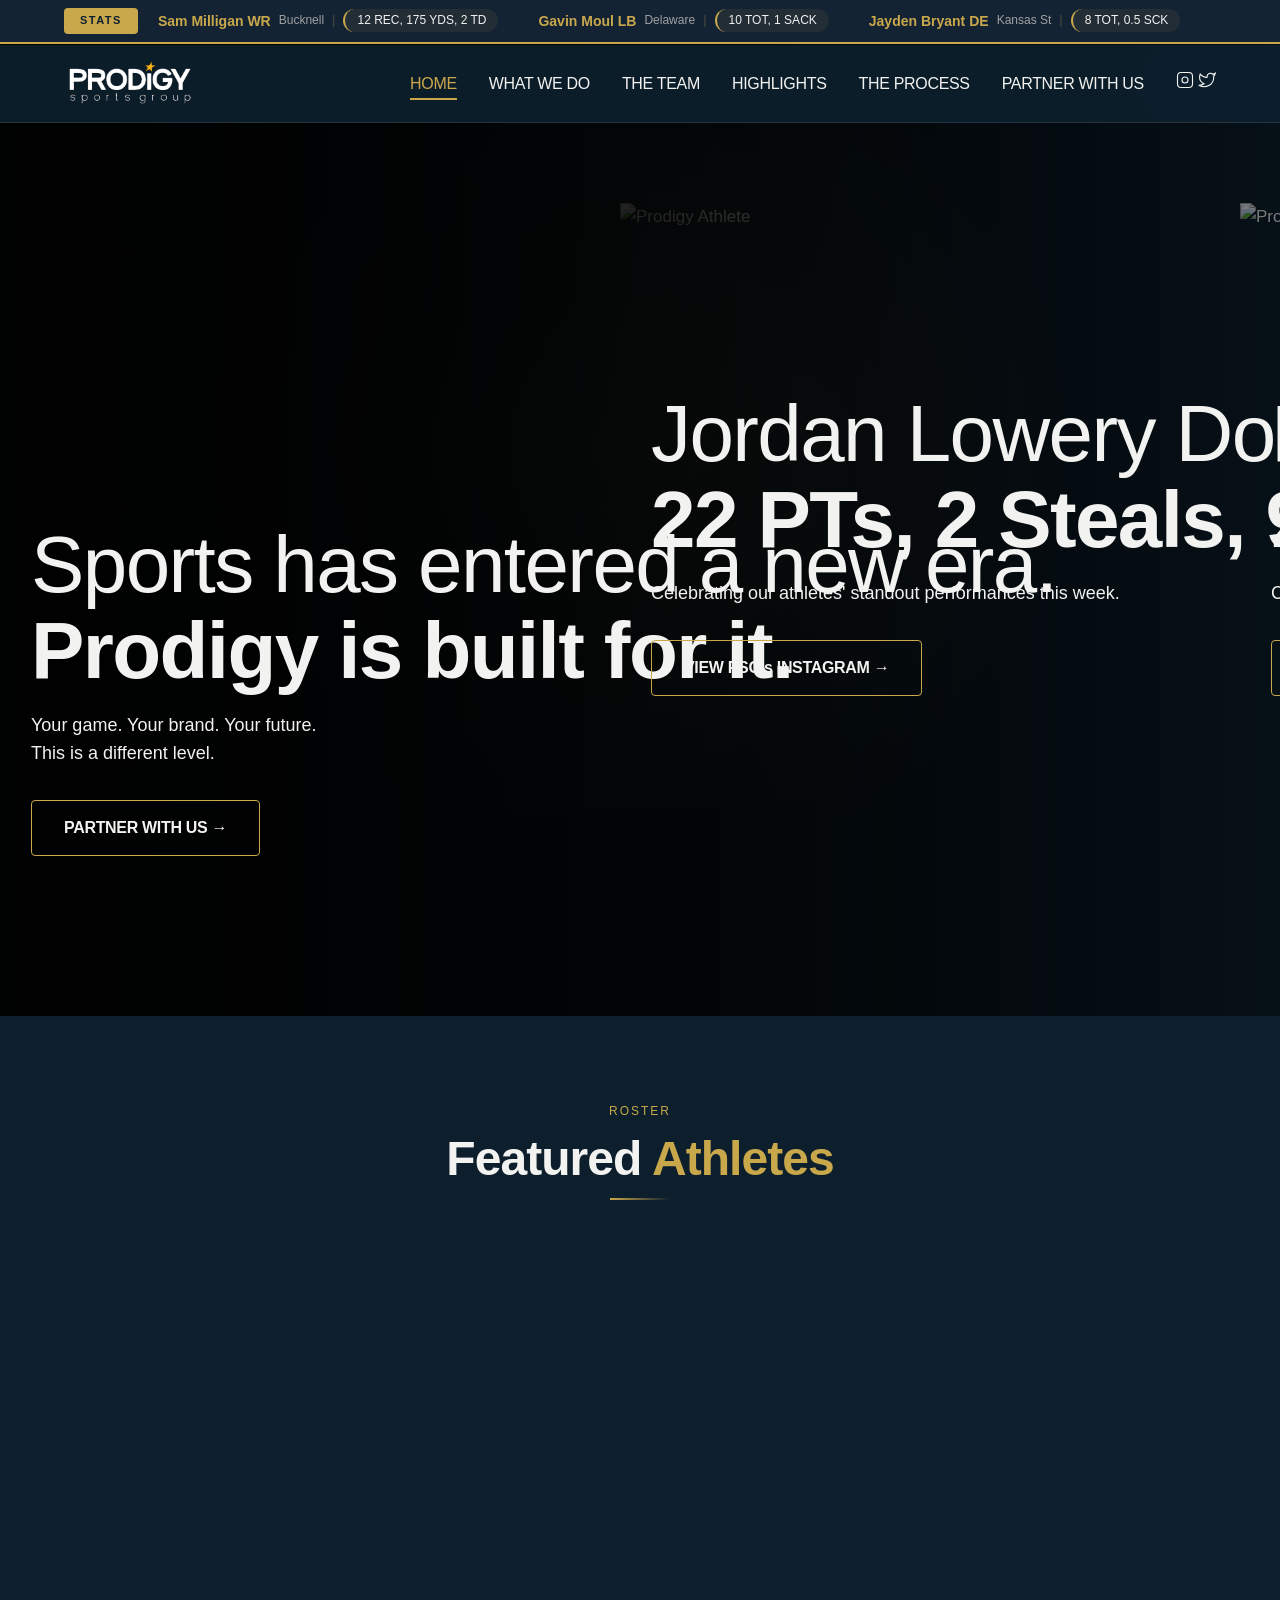
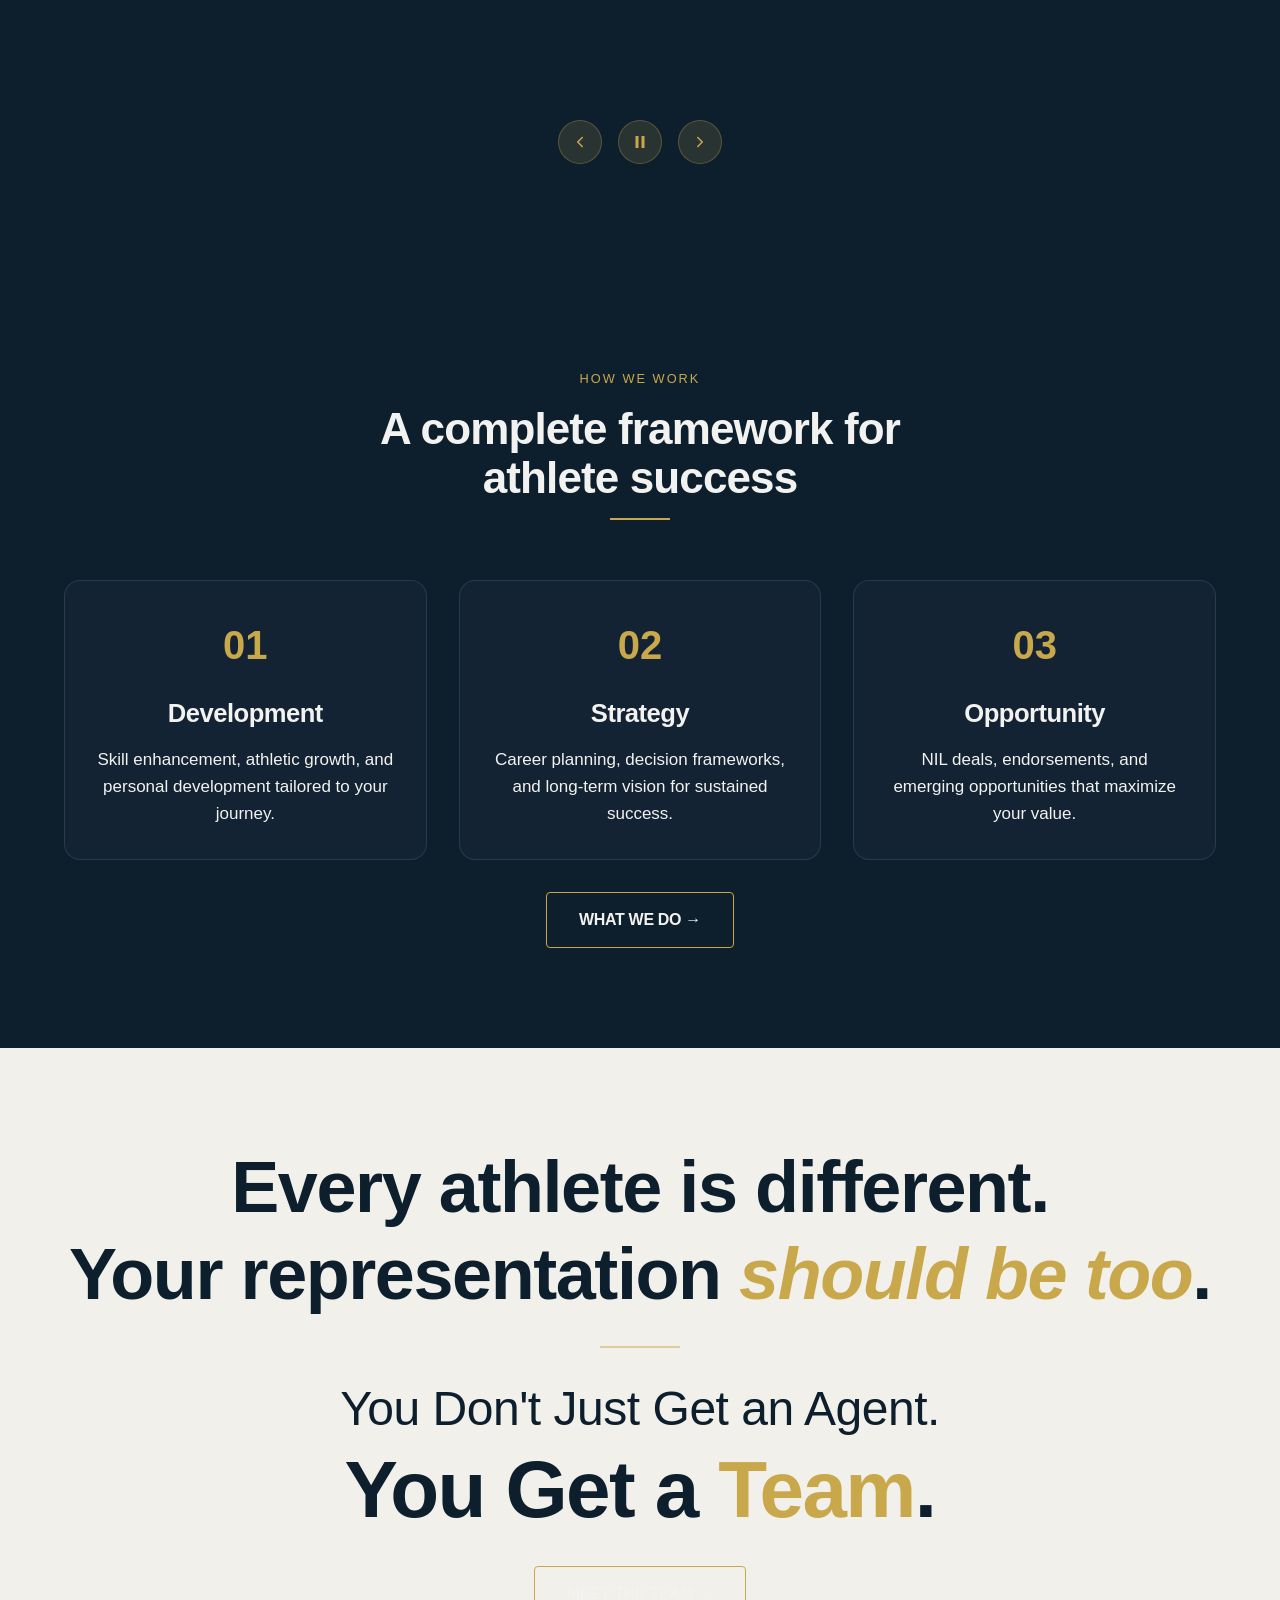
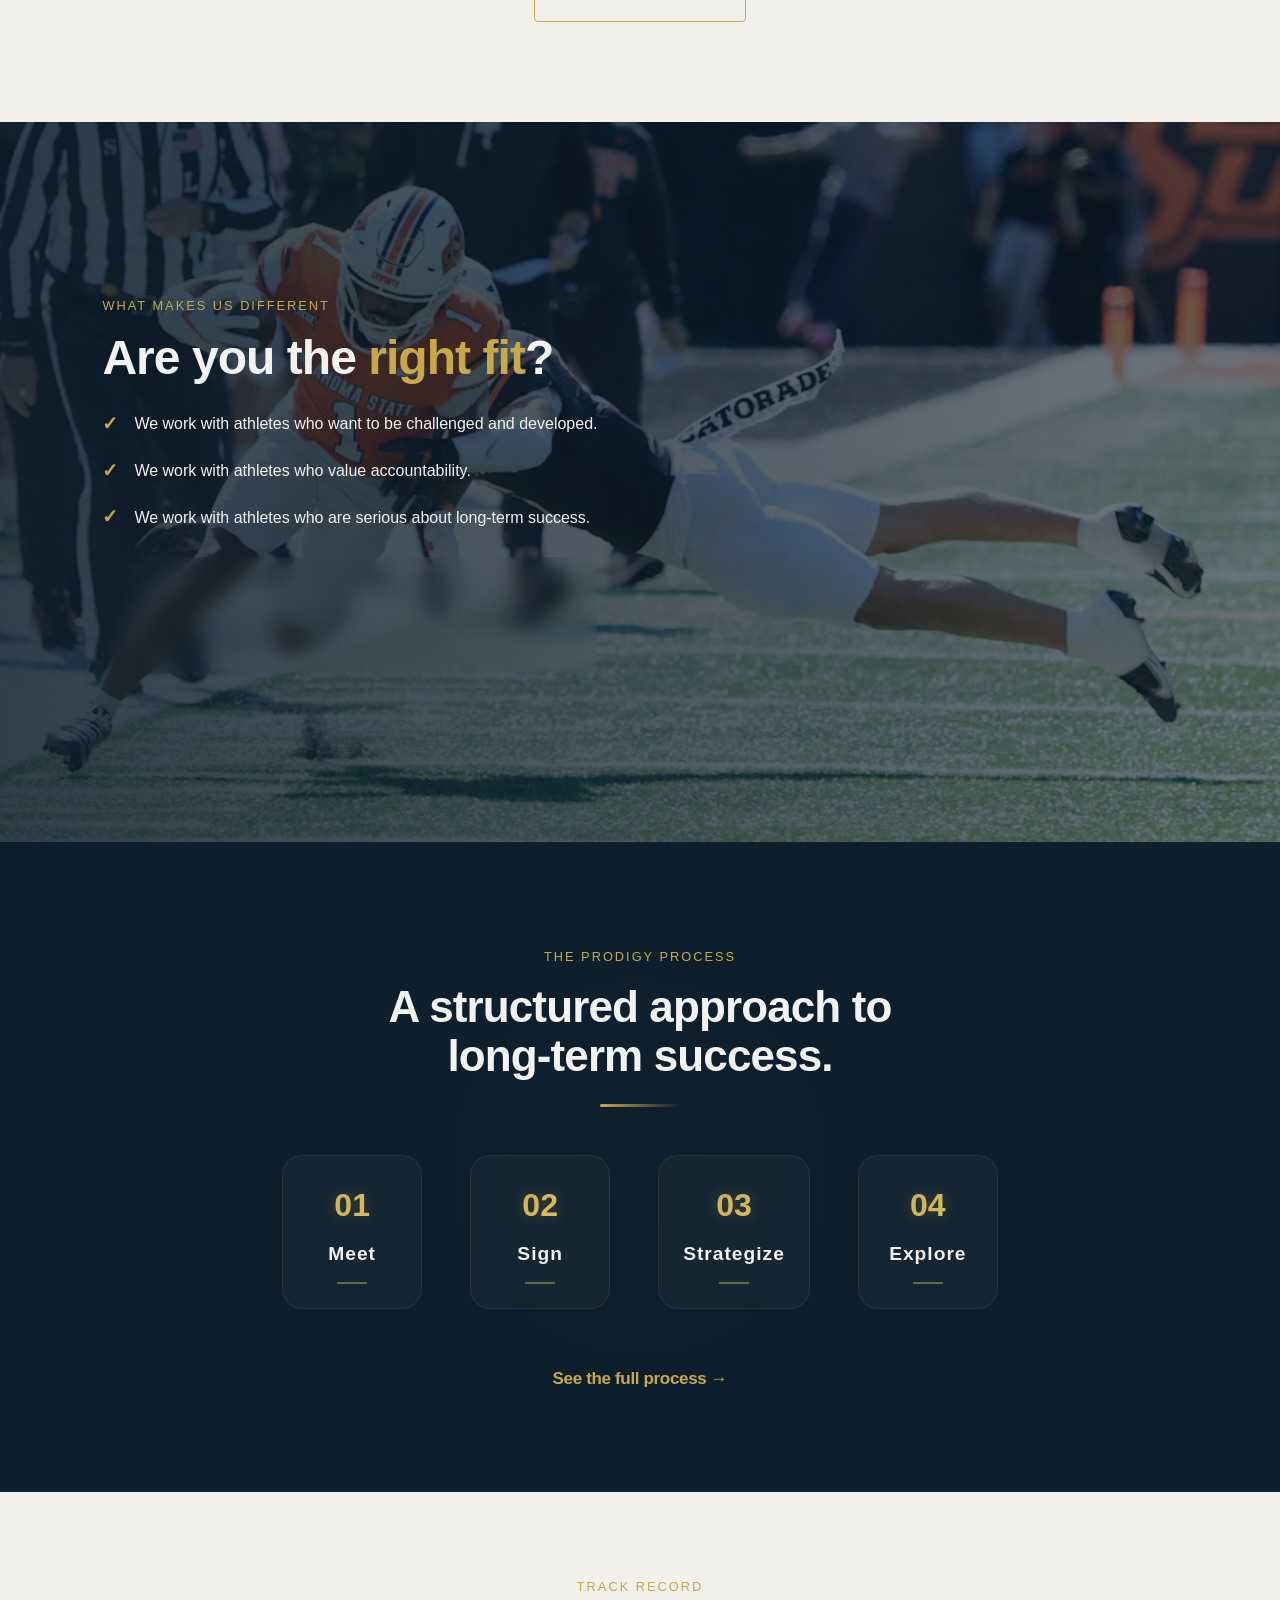
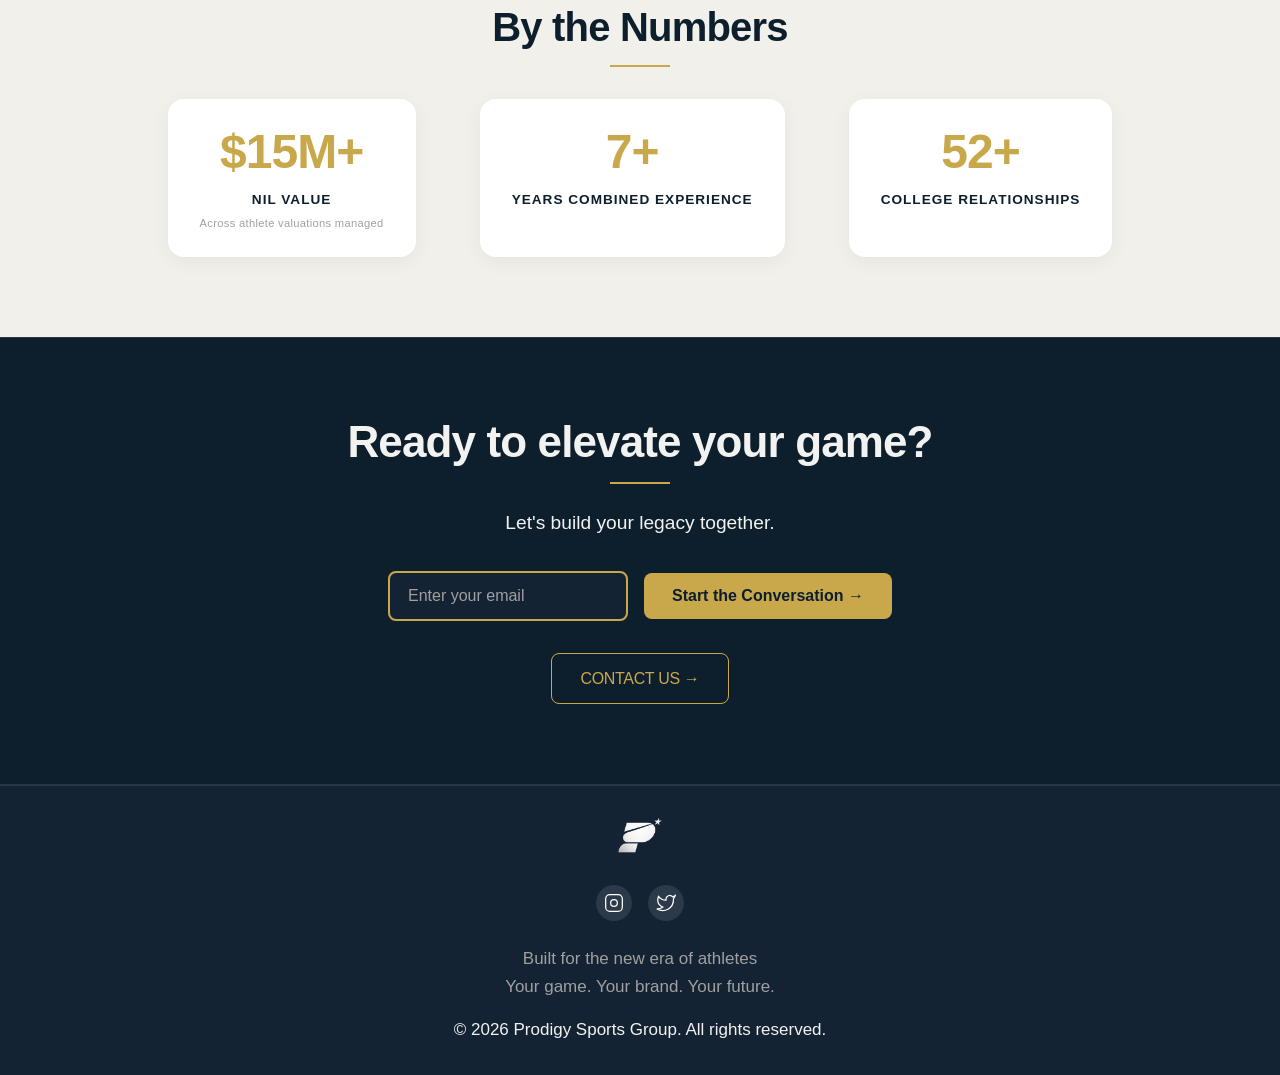
==== index.html @ c1fb29e0 "Update index.html" ====
<!DOCTYPE html>
<html lang="en">
<head>
    <meta charset="UTF-8">
    <meta name="viewport" content="width=device-width, initial-scale=1.0">
    <title>Prodigy Sports Group</title>
    <link href="https://api.fontshare.com/v2/css?f[]=cabinet-grotesk@800,700,500&f[]=manrope@400,500,600,700&display=swap" rel="stylesheet">
    <link rel="stylesheet" href="css/styles.css">
</head>
<body>

    <!-- ===== STATS TICKER - ABOVE HEADER ===== -->
    <section class="ticker-section">
        <div class="ticker-container">
            <div class="ticker-label">STATS</div>
            <div class="ticker-track-wrapper">
                <div class="ticker-track" id="tickerTrack">
                    <!-- Player with highlight link
                    <span class="ticker-item" data-has-video="true">
                        <a href="https://www.instagram.com/p/DdxvVqBDh6S/?img_index=2" target="_blank" class="player-link">
                            <span class="player-name">Brandon Booker</span>
                        </a>
                        <span class="player-college">SMU</span>
                        <span class="divider">|</span>
                        <span class="player-stats">6 TOT, 1.5 SACKS, 1 INT </span>
                        <span class="video-indicator">▶</span>
                        <span class="video-tooltip">Watch highlights →</span>
                    </span>  
                    <!-- Player WITHOUT highlight link -->
                    <span class="ticker-item" data-has-video="false">
                        <span class="player-name">Sam Milligan WR</span>
                        <span class="player-college">Bucknell</span>
                        <span class="divider">|</span>
                        <span class="player-stats">12 REC, 175 YDS, 2 TD</span>
                    </span>

                     <!-- Player WITHOUT highlight link -->
                    <span class="ticker-item" data-has-video="false">
                        <span class="player-name">Gavin Moul LB</span>
                        <span class="player-college">Delaware</span>
                        <span class="divider">|</span>
                        <span class="player-stats">10 TOT, 1 SACK</span>
                    </span>

                    <span class="ticker-item" data-has-video="false">
                        <span class="player-name">Jayden Bryant DE</span>
                        <span class="player-college">Kansas St</span>
                        <span class="divider">|</span>
                        <span class="player-stats">8 TOT, 0.5 SCK</span>
                    </span>

                    <span class="ticker-item" data-has-video="false">
                        <span class="player-name">Miles Coleman WR</span>
                        <span class="player-college">Iowa St</span>
                        <span class="divider">|</span>
                        <span class="player-stats">4 REC, 46 YDs</span>
                    </span>

                </div>
            </div>
        </div>
    </section>

    <!-- ===== SITE HEADER & NAVIGATION ===== -->
    <header class="home-header">
        <nav class="navbar">
            <a href="index.html" class="logo">
                <img src="images/logo.png" alt="Prodigy" class="logo-img">
            </a>
            <ul class="nav-menu">
                <li><a href="index.html" class="active">HOME</a></li>
                <li><a href="What.html">WHAT WE DO</a></li>
                <li><a href="about.html">THE TEAM</a></li>
                <li><a href="highlights.html">HIGHLIGHTS</a></li>
                <li><a href="process.html">THE PROCESS</a></li>
                <li><a href="contact.html">PARTNER WITH US</a></li>
                <li class="nav-social">
                    <a href="https://www.instagram.com/prodigysportsgroup_" target="_blank" aria-label="Instagram">
                        <svg width="18" height="18" viewBox="0 0 24 24" fill="none" xmlns="http://www.w3.org/2000/svg">
                            <path d="M17 2H7C4.2 2 2 4.2 2 7V17C2 19.8 4.2 22 7 22H17C19.8 22 22 19.8 22 17V7C22 4.2 19.8 2 17 2Z" stroke="currentColor" stroke-width="1.5" />
                            <path d="M12 16C14.2091 16 16 14.2091 16 12C16 9.79086 14.2091 8 12 8C9.79086 8 8 9.79086 8 12C8 14.2091 9.79086 16 12 16Z" stroke="currentColor" stroke-width="1.5" />
                            <path d="M17.5 6.5H17.51" stroke="currentColor" stroke-width="1.5" />
                        </svg>
                    </a>
                    <a href="https://x.com/ProdigySG_" target="_blank" aria-label="Twitter">
                        <svg width="18" height="18" viewBox="0 0 24 24" fill="none" xmlns="http://www.w3.org/2000/svg">
                            <path d="M23 3C22.0424 3.675 20.9821 4.192 19.86 4.53C19.2577 3.837 18.4573 3.346 17.567 3.1239C16.6767 2.9019 15.7395 2.9602 14.8821 3.2915C14.0247 3.6228 13.2884 4.2111 12.773 4.986C12.2575 5.7609 11.9877 6.6836 12 7.62V8.62C10.2426 8.666 8.50127 8.276 6.93101 7.4855C5.36074 6.695 4.01032 5.5325 3 4.12C3 4.12 -1 13 8 17C5.94053 18.398 3.48716 19.099 1 19C10 24 21 19 21 7.5C20.9991 7.2215 20.9723 6.94364 20.92 6.67C21.9406 5.6635 22.6608 4.3927 23 3Z" stroke="currentColor" stroke-width="1.5" />
                        </svg>
                    </a>
                </li>
            </ul>
            <button class="menu-toggle" aria-label="Toggle menu">
                <span></span>
                <span></span>
                <span></span>
            </button>
        </nav>
    </header>
    <main>

        <!-- ===== HERO SECTION WITH SLIDESHOW ===== -->
<section class="hero-left">
    
    <!-- SLIDE 1 (Video) -->
    <div class="hero-slide active">
        <video class="hero-video-desktop" autoplay loop muted playsinline>
            <source src="video/WebsiteBannerVideo.mp4" type="video/mp4">
        </video>
        <div class="hero-gradient-overlay"></div>
        
        <div class="hero-left-container">
            <div class="hero-left-content">
                <h1 class="hero-headline">
                    <span class="headline-line1">Sports has entered a new era.</span>
                    <span class="headline-line2">Prodigy is built for it.</span>
                </h1>
                <p class="hero-supporting">Your game. Your brand. Your future.<br>This is a different level.</p>
                <a href="contact.html" class="btn btn-secondary">PARTNER WITH US →</a>
            </div>
        </div>
    </div>

    <!-- SLIDE 2 (Image - e.g., A big win) -->
    <div class="hero-slide">
        <img src="images/JordanLowery.jpg" alt="Prodigy Athlete">
        <div class="hero-gradient-overlay"></div>
        
        <div class="hero-left-container">
            <div class="hero-left-content">
                <h1 class="hero-headline">
                    <span class="headline-line1">Jordan Lowery Dominating the Court.</span>
                    <span class="headline-line2">22 PTs, 2 Steals, 9-16 FG, 3-5 from Three!</span>
                </h1>
                <p class="hero-supporting">Celebrating our athletes' standout performances this week.</p>
                  <!-- This button goes to Instagram/ESPN -->
                <a href="https://www.instagram.com/p/Df3ulCQG8mr/" target="_blank" class="btn btn-secondary">VIEW PSG's INSTAGRAM →</a>
            </div>
        </div>
    </div>

    <!-- SLIDE 3 (Image - e.g., An IG Post celebration) -->
    <div class="hero-slide">
        <img src="images/celebration-image.jpg" alt="Prodigy Celebration">
        <div class="hero-gradient-overlay"></div>
        
        <div class="hero-left-container">
            <div class="hero-left-content">
                <h1 class="hero-headline">
                    <span class="headline-line1">Fazl Oshodi an Incredible Performance.</span>
                    <span class="headline-line2">20 PTs, 5 REBs, 6-11 3FG</span>
                </h1>
                <p class="hero-supporting">Celebrating our athletes' standout performances this week.</p>
                <!-- This button goes to Instagram/ESPN -->
                <a href="https://www.instagram.com/p/Df3gVC5n53j/?img_index=1" target="_blank" class="btn btn-secondary">VIEW ON PSG'S INSTAGRAM →</a>
            </div>
        </div>
    </div>

</section>

        

        <!-- ===== FEATURED ATHLETES - AUTO CAROUSEL ===== -->
        <section class="featured-athletes">
            <div class="section-header">
                <span class="section-tag">ROSTER</span>
                <h2>Featured <span class="gold-text">Athletes</span></h2>
                <div class="section-divider"></div>
            </div>

            <div class="carousel-wrapper">
                <div class="carousel-track" id="carouselTrack">
                    <!-- Cards will be inserted by JavaScript -->
                </div>
            </div>

            <div class="carousel-nav">
                <button class="carousel-btn prev-btn" id="prevBtn" aria-label="Previous">
                    <svg width="18" height="18" viewBox="0 0 24 24" fill="none" stroke="currentColor" stroke-width="2" stroke-linecap="round" stroke-linejoin="round">
                        <polyline points="15 18 9 12 15 6" />
                    </svg>
                </button>
                <button class="carousel-btn pause-btn" id="pauseBtn" aria-label="Pause auto-play">
                    <svg width="16" height="16" viewBox="0 0 24 24" fill="currentColor">
                        <rect x="6" y="4" width="4" height="16" />
                        <rect x="14" y="4" width="4" height="16" />
                    </svg>
                </button>
                <button class="carousel-btn next-btn" id="nextBtn" aria-label="Next">
                    <svg width="18" height="18" viewBox="0 0 24 24" fill="none" stroke="currentColor" stroke-width="2" stroke-linecap="round" stroke-linejoin="round">
                        <polyline points="9 18 15 12 9 6" />
                    </svg>
                </button>
            </div>
        </section>


        <!-- ===== FRAMEWORK SECTION ===== -->
        <section class="framework-section">
            <div class="container">
                <div class="framework-header">
                    <span class="section-tag">HOW WE WORK</span>
                    <h2>A complete framework for<br>athlete success</h2>
                    <div class="gold-divider"></div>
                </div>
                <div class="framework-grid">
                    <div class="framework-card">
                        <div class="framework-icon">01</div>
                        <h3>Development</h3>
                        <p>Skill enhancement, athletic growth, and personal development tailored to your journey.</p>
                    </div>
                    <div class="framework-card">
                        <div class="framework-icon">02</div>
                        <h3>Strategy</h3>
                        <p>Career planning, decision frameworks, and long-term vision for sustained success.</p>
                    </div>
                    <div class="framework-card">
                        <div class="framework-icon">03</div>
                        <h3>Opportunity</h3>
                        <p>NIL deals, endorsements, and emerging opportunities that maximize your value.</p>
                    </div>
                </div>
                <a href="What.html" class="btn btn-secondary" style="display: table; margin: 2rem auto 0;">WHAT WE DO →</a>
            </div>
        </section>

        <!-- ===== BOLD STATEMENT ===== -->
        <section class="bold-statement">
            <div class="combined-container">
                <div class="statement-block">
                    <h2 class="statement-line1">Every athlete is different.</h2>
                    <h2 class="statement-line2">Your representation <span class="gold-italic">should be too</span>.</h2>
                </div>
                <div class="statement-divider"></div>
                <div class="statement-block">
                    <h3 class="agent-line1">You Don't Just Get an Agent.</h3>
                    <h3 class="agent-line2">You Get a <span class="gold">Team</span>.</h3>
                </div>
                <a href="about.html" class="btn btn-secondary">MEET THE TEAM →</a>
            </div>
        </section>
        
        <!-- ===== IMAGE-LED SECTION ===== -->
        <section class="image-led-hero">
            <div class="image-led-bg">
                <img src="images/okieSt.jpg" alt="Athlete training">
            </div>
            <div class="image-led-overlay"></div>
            <div class="image-led-container">
                <div class="image-led-content">
                    <span class="section-tag">WHAT MAKES US DIFFERENT</span>
                    <h2>Are you the <span class="gold-text">right fit</span>?</h2>
                    <div class="fit-list">
                        <div class="fit-item">
                            <span class="check">✓</span>
                            <p>We work with athletes who want to be challenged and developed.</p>
                        </div>
                        <div class="fit-item">
                            <span class="check">✓</span>
                            <p>We work with athletes who value accountability.</p>
                        </div>
                        <div class="fit-item">
                            <span class="check">✓</span>
                            <p>We work with athletes who are serious about long-term success.</p>
                        </div>
                    </div>
                    <div class="better-statement">
                        <p>We're here to make you <strong>better</strong>.</p>
                        <ul class="better-list">
                            <li>Better player.</li>
                            <li>Better decision maker.</li>
                            <li>Better professional.</li>
                        </ul>
                    </div>
                </div>
            </div>
        </section>

        <!-- ===== PROCESS PREVIEW ===== -->
        <section class="process-preview">
            <div class="process-preview-container">
                <div class="process-preview-content">
                    <span class="section-tag">THE PRODIGY PROCESS</span>
                    <h2>A structured approach to<br>long-term success.</h2>
                    <div class="process-divider"></div>
                    <div class="process-steps">
                        <div class="process-step">
                            <div class="step-number-glow">01</div>
                            <span class="step-name">Meet</span>
                            <div class="step-line"></div>
                        </div>
                        <div class="process-step">
                            <div class="step-number-glow">02</div>
                            <span class="step-name">Sign</span>
                            <div class="step-line"></div>
                        </div>
                        <div class="process-step">
                            <div class="step-number-glow">03</div>
                            <span class="step-name">Strategize</span>
                            <div class="step-line"></div>
                        </div>
                        <div class="process-step">
                            <div class="step-number-glow">04</div>
                            <span class="step-name">Explore</span>
                            <div class="step-line"></div>
                        </div>
                    </div>
                    <a href="process.html" class="process-link">See the full process →</a>
                </div>
            </div>
        </section>

        <!-- ===== TRACK RECORD ===== -->
        <section class="track-record-section">
            <div class="track-record-container">
                <span class="section-tag dark-tag">TRACK RECORD</span>
                <h2 class="track-record-headline">By the Numbers</h2>
                <div class="track-divider"></div>
                <div class="stats-grid">
                    <div class="stat">
                        <div class="stat-number" data-target="60M">$60M+</div>
                        <div class="stat-label">NIL Value</div>
                        <div class="stat-qualifier">Across athlete valuations managed</div>
                    </div>
                    <div class="stat">
                        <div class="stat-number" data-target="30">30+</div>
                        <div class="stat-label">Years Combined Experience</div>
                    </div>
                    <div class="stat">
                        <div class="stat-number" data-target="200">200+</div>
                        <div class="stat-label">College Relationships</div>
                    </div>
                </div>
            </div>
        </section>

        <!-- ===== MISSION TEASER ===== -->
        <section class="mission-teaser">
            <div class="mission-container">
                <h2>Ready to elevate your game?</h2>
                <div class="mission-divider"></div>
                <p class="mission-subhead">Let's build your legacy together.</p>
                <div class="quick-contact">
                    <form id="quick-contact-form" class="quick-contact-form" action="https://formspree.io/f/YOUR_FORM_ID_HERE" method="POST">
                        <input type="email" name="email" placeholder="Enter your email" required>
                        <button type="submit" class="btn btn-primary">Start the Conversation →</button>
                    </form>
                </div>
                <div class="mission-buttons">
                    <a href="contact.html" class="btn btn-secondary">CONTACT US →</a>
                </div>
            </div>
        </section>

    </main>

    <!-- ===== FOOTER ===== -->
    <footer>
        <div class="footer-container">
            <div class="footer-logo">
                <img src="images/logo2.PNG" alt="Prodigy" class="footer-logo-img">
            </div>
            <div class="footer-contact">
                <form id="quick-contact-form" class="quick-contact-form" action="https://formspree.io/f/xojgeknv" method="POST"></form>
            </div>
            <div class="footer-social">
                <a href="https://www.instagram.com/prodigysportsgroup_" target="_blank" class="social-link-footer" aria-label="Instagram">
                    <svg width="20" height="20" viewBox="0 0 24 24" fill="none" xmlns="http://www.w3.org/2000/svg">
                        <path d="M17 2H7C4.2 2 2 4.2 2 7V17C2 19.8 4.2 22 7 22H17C19.8 22 22 19.8 22 17V7C22 4.2 19.8 2 17 2Z" stroke="currentColor" stroke-width="1.5" />
                        <path d="M12 16C14.2091 16 16 14.2091 16 12C16 9.79086 14.2091 8 12 8C9.79086 8 8 9.79086 8 12C8 14.2091 9.79086 16 12 16Z" stroke="currentColor" stroke-width="1.5" />
                        <path d="M17.5 6.5H17.51" stroke="currentColor" stroke-width="1.5" />
                    </svg>
                </a>
                <a href="https://x.com/ProdigySG_" target="_blank" class="social-link-footer" aria-label="Twitter">
                    <svg width="20" height="20" viewBox="0 0 24 24" fill="none" xmlns="http://www.w3.org/2000/svg">
                        <path d="M23 3C22.0424 3.675 20.9821 4.192 19.86 4.53C19.2577 3.837 18.4573 3.346 17.567 3.1239C16.6767 2.9019 15.7395 2.9602 14.8821 3.2915C14.0247 3.6228 13.2884 4.2111 12.773 4.986C12.2575 5.7609 11.9877 6.6836 12 7.62V8.62C10.2426 8.666 8.50127 8.276 6.93101 7.4855C5.36074 6.695 4.01032 5.5325 3 4.12C3 4.12 -1 13 8 17C5.94053 18.398 3.48716 19.099 1 19C10 24 21 19 21 7.5C20.9991 7.2215 20.9723 6.94364 20.92 6.67C21.9406 5.6635 22.6608 4.3927 23 3Z" stroke="currentColor" stroke-width="1.5" />
                    </svg>
                </a>
            </div>
            <div class="footer-text">
                <p>Built for the new era of athletes<br>Your game. Your brand. Your future.</p>
            </div>
            <p>&copy; 2026 Prodigy Sports Group. All rights reserved.</p>
        </div>
    </footer>

    <script src="JavaScript/script.js"></script>
       <!-- ===== VIDEO MODAL ==== -->
<div id="video-modal" class="video-modal">
    <div class="video-modal-overlay"></div>
    <div class="video-modal-content">
       <video id="modal-video" controls playsinline></video>
    </div>
</div>

</body>
</html>
---- css/styles.css ----
﻿
/* ============================================
   1. GLOBAL VARIABLES & RESET
   ============================================ */
:root {
    /* Colors */
    --color-bg-primary: #0D1F2D;
    --color-bg-secondary: #132333;
    --color-bg-light: #F2F0EB;
    --color-gold: #C9A84C;
    --color-text-primary: #F2F2F0;
    --color-text-dark: #0D1F2D;
    --color-text-muted: #A0A0A0;
    --color-border: rgba(255, 255, 255, 0.1);
    /* Fonts */
    --font-display: 'Cabinet Grotesk', 'Playfair Display', sans-serif;
    --font-body: 'Manrope', 'Inter', sans-serif;
    /* Effects */
    --glow-gold: 0 0 20px rgba(201, 168, 76, 0.3);
}

* {
    margin: 0;
    padding: 0;
    box-sizing: border-box;
}

body {
    font-family: 'Manrope', sans-serif;
    font-size: 17px;
    line-height: 1.6;
    color: var(--color-text-primary);
    background: var(--color-bg-primary);
    overflow-x: hidden;
}

/* ============================================
   2. TYPOGRAPHY & GLOBAL TEXT
   ============================================ */

h1, h2, h3, h4, h5, h6, .logo, .stat-number, a {
    font-family: var(--font-display);
    font-weight: 700;
    letter-spacing: -0.02em;
}

h1, .hero-content-full h1, .page-header h1 {
    font-size: 80px;
    line-height: 1.08;
    margin-bottom: 1rem;
}

h2 {
    font-size: 44px;
    line-height: 1.1;
    margin-bottom: 1rem;
}

h3 {
    font-size: 1.6rem;
    margin-bottom: 0.75rem;
}

a:visited {
    color: var(--color-gold);
    background-color: transparent;
    text-decoration: none;
}

a:hover {
    color: red;
    background-color: transparent;
    text-decoration: underline;
}

a:active {
    color: yellow;
    background-color: transparent;
    text-decoration: underline;
}

p, .service-content p, .step-description p {
    font-size: 17px;
    line-height: 1.6;
    max-width: 600px;
}

.section-tag {
    color: var(--color-gold);
    font-family: var(--font-body);
    text-transform: uppercase;
    letter-spacing: 2px;
    font-size: 0.8rem;
    display: inline-block;
    margin-bottom: 1rem;
}

.gold-text, .highlight, .accent-text {
    color: var(--color-gold);
}

/* Responsive Typography */
@media (max-width: 768px) {
    h1, .page-header h1 {
        font-size: 42px;
    }

    h2 {
        font-size: 28px;
    }

    body, p {
        font-size: 15px;
    }
}

/* ============================================
   3. HEADER & NAVIGATION
   ============================================ */

/* ===== HEADER & NAVIGATION ===== */
header {
    position: fixed;
    top: 0;
    left: 0;
    width: 100%;
    z-index: 1000;
    background: rgba(13, 31, 45, 0.95);
    backdrop-filter: blur(10px);
    border-bottom: 1px solid var(--color-border);
    padding: 1rem 5%;
    transition: all 0.3s ease; 
}

header.home-header {
    margin-top: 45px; 
}

    /* This makes the navbar solid when scrolling */
    header.scrolled {
        background: var(--color-bg-primary);
        box-shadow: 0 4px 20px rgba(0, 0, 0, 0.3);
        padding: 0.75rem 5%;
    }

.navbar {
    max-width: 1400px;
    margin: 0 auto;
    display: flex;
    justify-content: space-between;
    align-items: center;
}

.logo {
    display: inline-block;
    cursor: pointer;
}

.logo-img {
    height: 45px;
    width: auto;
    display: block;
    transition: height 0.3s ease;
}

/* Logo shrinks slightly when scrolling */
header.scrolled .logo-img {
    height: 38px;
}

.nav-menu {
    display: flex;
    list-style: none;
    gap: 2rem;
    margin: 0;
    padding: 0;
}

    .nav-menu li {
        list-style: none;
    }

    .nav-menu a {
        color: var(--color-text-primary);
        text-decoration: none;
        font-weight: 500;
        transition: color 0.3s ease;
        font-size: 1rem;
        position: relative;
        padding: 0.5rem 0;
    }

        .nav-menu a::after {
            content: '';
            position: absolute;
            bottom: 0;
            left: 0;
            width: 0;
            height: 2px;
            background: var(--color-gold);
            transition: width 0.3s ease;
        }

        .nav-menu a:hover::after,
        .nav-menu a.active::after {
            width: 100%;
        }

        .nav-menu a:hover,
        .nav-menu a.active {
            color: var(--color-gold);
        }

/* Mobile menu button - hidden on desktop */
.menu-toggle {
    display: none;
    background: none;
    border: none;
    cursor: pointer;
    padding: 0.5rem;
    z-index: 1001;
}

    .menu-toggle span {
        display: block;
        width: 25px;
        height: 2px;
        background: var(--color-text-primary);
        margin: 5px 0;
        transition: all 0.3s ease;
    }

/* Show hamburger on mobile */
@media (max-width: 768px) {
    .menu-toggle {
        display: block;
    }

    .nav-menu {
        position: fixed;
        top: 0;
        right: -100%;
        width: 80%;
        max-width: 300px;
        height: 100vh;
        background: var(--color-bg-primary);
        flex-direction: column;
        align-items: center;
        justify-content: center;
        gap: 2rem;
        transition: right 0.3s ease;
        z-index: 1000;
        padding: 2rem;
        margin: 0;
        list-style: none;
    }

        .nav-menu.active {
            right: 0;
        }

    /* Hamburger animation when open */
    .menu-toggle.active span:nth-child(1) {
        transform: rotate(45deg) translate(5px, 5px);
    }

    .menu-toggle.active span:nth-child(2) {
        opacity: 0;
    }

    .menu-toggle.active span:nth-child(3) {
        transform: rotate(-45deg) translate(7px, -6px);
    }
}

/* ============================================
   4. HOMEPAGE 
   ============================================ */

/* Hero Section */
.hero-left {
    position: relative;
    min-height: 100vh;
    width: 100%;
    display: flex;
    align-items: center;
    overflow: hidden;
}

.hero-video-bg {
    position: absolute;
    top: 0;
    left: 0;
    width: 100%;
    height: 100%;
    object-fit: cover;
    z-index: 0;
}

.hero-video-desktop {
    width: 100%;
    height: 100%;
    object-fit: cover; /* Forces video to fill without distortion */
}

.hero-gradient-overlay {
    position: absolute;
    top: 0;
    left: 0;
    width: 100%;
    height: 100%;
    background: linear-gradient(90deg, rgba(0, 0, 0, 0.75) 0%, rgba(0, 0, 0, 0.2) 100%);
    z-index: 1;
}

.hero-left-container {
    position: relative;
    z-index: 2;
    width: 100%;
    max-width: 1400px;
    margin: 0 auto;
    padding: 160px 5%;
}

.hero-left-content {
    max-width: 620px;
}


.hero-headline {
    display: block;
}

.headline-line1,
.headline-line2 {
    display: block;
}

/* Desktop only (1024px and up) */
@media (min-width: 1024px) {
    .hero-headline {
        white-space: normal;
    }

    .headline-line1,
    .headline-line2 {
        display: block;
        white-space: nowrap;
    }
}

/* mobile */
@media (max-width: 1023px) {
    .headline-line1,
    .headline-line2 {
        white-space: normal;
    }
}

.headline-line1 {
    font-weight: 500;
}

.headline-line2 {
    font-weight: 800;
}

.hero-supporting {
    font-size: 18px;
    margin-bottom: 32px;
}

.hero-divider {
    width: 60px;
    height: 2px;
    background: var(--color-gold);
    margin: 1.5rem auto;
}

/* ============================================
   FEATURED ATHLETES 
   ============================================ */

/* Section Header */
.featured-athletes {
    padding: 80px 5% 100px;
    background: var(--color-bg-primary);
    overflow: visible !important;
}

.section-header {
    text-align: center;
    margin-bottom: 3.5rem;
}

    .section-header .section-tag {
        display: inline-block;
        font-size: 0.75rem;
        text-transform: uppercase;
        letter-spacing: 2px;
        color: var(--color-gold);
        margin-bottom: 0.75rem;
    }

    .section-header h2 {
        font-size: 3rem;
        margin-bottom: 0.75rem;
    }

        .section-header h2 .gold-text {
            color: var(--color-gold);
        }

.section-divider {
    width: 60px;
    height: 2px;
    background: linear-gradient(90deg, var(--color-gold), transparent);
    margin: 0 auto;
}

/* Grid Container */
.athletes-grid {
    display: grid !important;
    grid-template-columns: repeat(3, 1fr) !important;
    gap: 2rem !important;
    max-width: 1200px !important;
    margin: 0 auto !important;
    overflow: visible !important;
}

/* ===== FLIP CARD ===== */
.flip-card {
    background-color: transparent;
    width: 100%;
    height: 420px;
    perspective: 1000px;
    cursor: pointer;
    overflow: visible !important;
}

.flip-card-inner {
    position: relative;
    width: 100%;
    height: 100%;
    text-align: center;
    transition: transform 0.6s cubic-bezier(0.4, 0, 0.2, 1);
    transform-style: preserve-3d;
    overflow: visible !important;
}

.flip-card.flipped .flip-card-inner {
    transform: rotateY(180deg);
}

.flip-card-front,
.flip-card-back {
    position: absolute;
    width: 100%;
    height: 100%;
    backface-visibility: hidden;
    -webkit-backface-visibility: hidden;
    border-radius: 20px;
    overflow: hidden;
}

/* ===== FRONT CARD ===== */
.flip-card-front {
    background: var(--color-bg-secondary);
    border: 1px solid rgba(201, 168, 76, 0.15);
    box-shadow: 0 8px 30px rgba(0, 0, 0, 0.2);
    display: flex;
    flex-direction: column;
    transition: transform 0.3s ease, box-shadow 0.3s ease;
}

    .flip-card-front:hover {
        transform: translateY(-6px);
        box-shadow: 0 15px 40px rgba(0, 0, 0, 0.3), 0 0 30px rgba(201, 168, 76, 0.05);
        border-color: rgba(201, 168, 76, 0.3);
    }

/* Card Image */
.card-image-wrapper {
    position: relative;
    width: 100%;
    height: 260px;
    overflow: hidden;
}

    .card-image-wrapper img {
        width: 100%;
        height: 100%;
        object-fit: cover;
        object-position: center top;
        transition: transform 0.5s ease;
    }

.flip-card-front:hover .card-image-wrapper img {
    transform: scale(1.05);
}

.card-image-overlay {
    position: absolute;
    bottom: 0;
    left: 0;
    right: 0;
    height: 70%;
    background: linear-gradient(to top, rgba(13, 31, 45, 0.9), rgba(13, 31, 45, 0.4), transparent);
    pointer-events: none;
}

/* Card Content */
.card-content {
    flex: 1;
    padding: 1.25rem 1.5rem 1.5rem;
    display: flex;
    flex-direction: column;
    justify-content: center;
}

    .card-content h3 {
        font-size: 1.3rem;
        font-weight: 700;
        margin-bottom: 0.25rem;
        color: var(--color-text-primary);
        letter-spacing: -0.01em;
    }

    .card-content p {
        font-size: 0.85rem;
        color: var(--color-gold) !important;
        font-weight: 500;
        letter-spacing: 0.3px;
        margin-bottom: 0.5rem;
        opacity: 0.9;
    }

.flip-hint {
    font-size: 0.7rem;
    color: var(--color-gold);
    opacity: 0.6;
    transition: all 0.3s ease;
    letter-spacing: 0.5px;
}

.flip-card-front:hover .flip-hint {
    opacity: 1;
    letter-spacing: 1px;
}

/* ===== BACK CARD ===== */
.flip-card-back {
    background: linear-gradient(145deg, var(--color-gold), #b8943a);
    transform: rotateY(180deg);
    padding: 2rem;
    display: flex;
    flex-direction: column;
    justify-content: center;
    border: 1px solid rgba(201, 168, 76, 0.3);
    box-shadow: inset 0 0 60px rgba(0, 0, 0, 0.05);
}

.back-content {
    width: 100%;
}

.flip-card-back h3 {
    font-size: 1.4rem;
    font-weight: 700;
    color: var(--color-text-dark);
    margin-bottom: 1.25rem;
    letter-spacing: -0.01em;
    border-bottom: 2px solid rgba(13, 31, 45, 0.15);
    padding-bottom: 0.75rem;
}

/* Athlete Details */
.athlete-details {
    display: flex;
    flex-direction: column;
    gap: 0.25rem;
}

.detail-row {
    display: flex;
    justify-content: space-between;
    padding: 0.4rem 0;
    border-bottom: 1px solid rgba(13, 31, 45, 0.06);
}

    .detail-row:last-child {
        border-bottom: none;
    }

.detail-label {
    font-weight: 600;
    color: rgba(13, 31, 45, 0.7);
    font-size: 0.8rem;
    text-transform: uppercase;
    letter-spacing: 0.5px;
}

.detail-value {
    font-weight: 500;
    color: var(--color-text-dark);
    font-size: 0.9rem;
}

.highlight-row .detail-value {
    font-weight: 700;
    color: var(--color-text-dark);
}

.flip-back-hint {
    display: block;
    text-align: center;
    font-size: 0.7rem;
    color: rgba(13, 31, 45, 0.5);
    margin-top: 1.25rem;
    padding-top: 0.75rem;
    border-top: 1px solid rgba(13, 31, 45, 0.15);
    transition: opacity 0.3s ease;
}

.flip-card-back:hover .flip-back-hint {
    opacity: 0.8;
}

/* ===== RESPONSIVE ===== */
@media (max-width: 1024px) {
    .athletes-grid {
        gap: 1.5rem !important;
    }
}

@media (max-width: 968px) {
    .athletes-grid {
        grid-template-columns: repeat(2, 1fr) !important;
        gap: 1.5rem !important;
    }

    .section-header h2 {
        font-size: 2.5rem;
    }
}

@media (max-width: 768px) {
    .featured-athletes {
        padding: 60px 5% 80px;
    }

    .athletes-grid {
        grid-template-columns: 1fr !important;
        gap: 1.5rem !important;
        max-width: 340px !important;
        margin: 0 auto !important;
    }

    .flip-card {
        height: 380px;
    }

    .card-image-wrapper {
        height: 220px;
    }

    .section-header h2 {
        font-size: 2rem;
    }

    .flip-card-back {
        padding: 1.5rem;
    }
}

@media (max-width: 480px) {
    .flip-card {
        height: 360px;
    }

    .card-image-wrapper {
        height: 200px;
    }

    .card-content h3 {
        font-size: 1.1rem;
    }

    .flip-card-back {
        padding: 1.25rem;
    }

        .flip-card-back h3 {
            font-size: 1.2rem;
        }

    .detail-label {
        font-size: 0.7rem;
    }

    .detail-value {
        font-size: 0.8rem;
    }
}
/* ============================================
   CAROUSEL - WORKING VERSION
   ============================================ */

.carousel-wrapper {
    width: 100%;
    overflow: hidden;
    position: relative;
    padding: 10px 0 30px 0;
}

.carousel-track {
    display: flex;
    gap: 2rem;
    width: max-content;
    will-change: transform;
    transform: translateX(0);
}

    /* Individual cards */
    .carousel-track .flip-card {
        flex: 0 0 280px;
        width: 280px;
        height: 400px;
        perspective: 1000px;
        cursor: pointer;
    }

/* ===== CAROUSEL NAVIGATION ===== */
.carousel-nav {
    display: flex;
    justify-content: center;
    gap: 1rem;
    margin-top: 1.5rem;
}

.carousel-btn {
    background: rgba(201, 168, 76, 0.15);
    border: 1px solid rgba(201, 168, 76, 0.3);
    color: var(--color-gold);
    width: 44px;
    height: 44px;
    border-radius: 50%;
    cursor: pointer;
    display: flex;
    align-items: center;
    justify-content: center;
    transition: all 0.3s ease;
}

    .carousel-btn:hover {
        background: var(--color-gold);
        color: var(--color-text-dark);
        transform: scale(1.05);
    }

    .carousel-btn svg {
        width: 18px;
        height: 18px;
    }

@media (max-width: 768px) {
    .carousel-track .flip-card {
        flex: 0 0 220px;
        width: 220px;
        height: 350px;
    }

    .carousel-track {
        gap: 1.5rem;
    }
}

/* 1. Fit Item Text - Force White */
.fit-item p {
    color: var(--color-text-primary) !important;
    font-size: 1rem;
    margin: 0;
}

/* 2. Better Banner - UL List Styling */
.better-statement {
    background: rgba(0, 0, 0, 0.5);
    backdrop-filter: blur(10px);
    border-radius: 16px;
    padding: 1.5rem;
    margin-top: 2rem;
    border: 1px solid rgba(201, 168, 76, 0.3);
}

    .better-statement p {
        color: var(--color-text-primary);
        font-size: 1.2rem;
        margin-bottom: 0.75rem;
    }

.better-list {
    list-style: none;
    padding: 0;
    margin: 0;
    display: flex;
    gap: 1.5rem;
    flex-wrap: wrap;
    justify-content: flex-start;
}

    .better-list li {
        color: var(--color-text-primary);
        font-size: 0.9rem;
        position: relative;
        padding-left: 1.2rem;
    }

        .better-list li::before {
            list-style-type: circle;
            color: var(--color-gold);
            position: absolute;
            left: 0;
        }

/* 3. Mission Teaser */
.mission-teaser {
    padding: 80px 5%;
    background: var(--color-bg-primary);
    text-align: center;
    border-top: 1px solid var(--color-border);
    border-bottom: 1px solid var(--color-border);
}

.mission-container {
    max-width: 700px;
    margin: 0 auto;
    text-align: center;
}

.mission-teaser h2 {
    text-align: center;
    margin-bottom: 1rem;
}

.mission-divider {
    width: 60px;
    height: 2px;
    background: var(--color-gold);
    margin: 0 auto 1.5rem;
}

.mission-subhead {
    text-align: center;
    font-size: 1.2rem;
    color: var(--color-text-secondary);
    margin-bottom: 2rem;
    max-width: 100%;
}

/* Quick Contact Form */
.quick-contact {
    max-width: 500px;
    margin: 0 auto 2rem;
}

.quick-contact-form {
    display: flex;
    gap: 1rem;
    justify-content: center;
    align-items: center;
}

    .quick-contact-form input {
        flex: 1;
        padding: 14px 18px;
        background: var(--color-bg-secondary);
        border: 2px solid var(--color-gold);
        border-radius: 8px;
        color: var(--color-text-primary);
        font-size: 1rem;
        font-family: var(--font-body);
        transition: all 0.3s ease;
    }

        .quick-contact-form input:focus {
            outline: none;
            border-color: #e6c86e;
            box-shadow: 0 0 0 3px rgba(201, 168, 76, 0.2);
        }

        .quick-contact-form input::placeholder {
            color: var(--color-text-muted);
        }

    .quick-contact-form .btn-primary {
        padding: 14px 28px;
        white-space: nowrap;
        background: var(--color-gold);
        color: var(--color-text-dark);
        font-weight: 600;
        border: none;
        border-radius: 8px;
        cursor: pointer;
        transition: all 0.3s ease;
    }

        .quick-contact-form .btn-primary:hover {
            background: #b8943a;
            transform: translateY(-2px);
        }


.mission-buttons {
    margin-top: 1rem;
}

    .mission-buttons .btn-secondary {
        display: inline-block;
        background: transparent;
        border: 1px solid var(--color-gold);
        color: var(--color-gold);
        padding: 12px 28px;
        font-weight: 500;
        transition: all 0.2s ease;
        text-decoration: none;
        border-radius: 8px;
    }

        .mission-buttons .btn-secondary:hover {
            background: var(--color-gold);
            color: var(--color-text-dark);
            transform: translateY(-2px);
        }

/* Responsive */
@media (max-width: 768px) {
    .quick-contact-form {
        flex-direction: column;
        gap: 0.75rem;
    }

        .quick-contact-form input {
            width: 100%;
        }

        .quick-contact-form .btn-primary {
            width: 100%;
        }

    .mission-subhead {
        font-size: 1rem;
    }

    .mission-buttons {
        margin-top: 1.5rem;
    }
}

/* Who We Are */
.who-we-are {
    text-align: center;
    padding: 100px 5%;
}

    .who-we-are h2 {
        max-width: 800px;
        margin: 0 auto 1rem;
    }

/* Team Pillars */
.team-pillars {
    text-align: center;
    padding: 80px 5%;
    background: rgba(255, 255, 255, 0.02);
}

.pillars-grid {
    display: flex;
    justify-content: center;
    flex-wrap: wrap;
    gap: 2rem;
    margin-top: 2rem;
}

.pillar {
    text-align: center;
    min-width: 140px;
}

.pillar-icon {
    font-size: 2rem;
    margin-bottom: 0.5rem;
}

/* Framework Section - 3 Column */
.framework-section {
    padding: 100px 5%;
    background: var(--color-bg-primary);
}

.framework-header {
    text-align: center;
    margin-bottom: 60px;
}

.framework-grid {
    display: grid;
    grid-template-columns: repeat(3, 1fr);
    gap: 2rem;
    max-width: 1200px;
    margin: 0 auto;
}

.framework-card {
    text-align: center;
    padding: 2rem;
    background: var(--color-bg-secondary);
    border-radius: 16px;
    border: 1px solid var(--color-border);
}

.framework-icon {
    font-size: 2.5rem;
    font-weight: 800;
    color: var(--color-gold);
    margin-bottom: 1rem;
}

/* ===== BOLD STATEMENT ===== */
.bold-statement {
    padding: 100px 5%;
    background: var(--color-bg-light);
    text-align: center;
}

.combined-container {
    max-width: 1200px;
    margin: 0 auto;
}

/* First Statement Block */
.statement-block {
    margin-bottom: 2rem;
}

.statement-line1 {
    font-size: 72px;
    font-weight: 800;
    line-height: 1.1;
    color: var(--color-text-dark);
    margin-bottom: 0.5rem;
    letter-spacing: -0.02em;
}

.statement-line2 {
    font-size: 72px;
    font-weight: 800;
    line-height: 1.1;
    color: var(--color-text-dark);
    letter-spacing: -0.02em;
}

    .statement-line2 .gold-italic {
        color: var(--color-gold);
        font-style: italic;
        font-weight: 700;
    }

/* Divider */
.statement-divider {
    width: 80px;
    height: 2px;
    background: var(--color-gold);
    margin: 2rem auto;
    opacity: 0.5;
}

/* Second Statement Block */
.agent-line1 {
    font-size: 48px;
    font-weight: 500;
    line-height: 1.2;
    color: var(--color-text-dark);
    margin-bottom: 0.5rem;
    letter-spacing: -0.01em;
}

.agent-line2 {
    font-size: 80px;
    font-weight: 800;
    line-height: 1.1;
    color: var(--color-text-dark);
    letter-spacing: -0.02em;
}

    .agent-line2 .gold {
        color: var(--color-gold);
    }

/* Responsive */
@media (max-width: 968px) {
    .statement-line1,
    .statement-line2 {
        font-size: 48px;
    }

    .agent-line1 {
        font-size: 32px;
    }

    .agent-line2 {
        font-size: 52px;
    }
}

@media (max-width: 768px) {
    .statement-line1,
    .statement-line2 {
        font-size: 36px;
    }

    .agent-line1 {
        font-size: 24px;
    }

    .agent-line2 {
        font-size: 40px;
    }

    .statement-divider {
        margin: 1.5rem auto;
    }
}

/* Better Banner */
.better-banner {
    padding: 80px 5%;
    background: var(--color-bg-secondary);
    text-align: center;
}

    .better-banner h2 {
        font-size: 3rem;
        margin-bottom: 1.5rem;
    }

    .better-banner .gold-accent {
        color: var(--color-gold);
    }

.better-banner-divider {
    width: 60px;
    height: 2px;
    background: var(--color-gold);
    margin: 0 auto 1.5rem;
}

.better-banner-list {
    display: flex;
    justify-content: center;
    gap: 1.5rem;
    flex-wrap: wrap;
    font-size: 1.1rem;
}

    .better-banner-list .separator {
        color: var(--color-gold);
        opacity: 0.5;
    }

/* Image led*/

.image-led-hero {
    position: relative;
    min-height: 80vh;
    display: flex;
    align-items: center;
    overflow: hidden;
}


.image-led-bg {
    position: absolute;
    top: 0;
    left: 0;
    width: 100%;
    height: 100%;
    z-index: 0;
}

    .image-led-bg img {
        width: 100%;
        height: 100%;
        object-fit: cover;
    }


.image-led-overlay {
    position: absolute;
    top: 0;
    left: 0;
    width: 100%;
    height: 100%;
    background: linear-gradient(90deg, rgba(13, 31, 45, 0.85) 0%, rgba(13, 31, 45, 0.6) 100%);
    z-index: 1;
}

/* Content container - text overlay */
.image-led-container {
    position: relative;
    z-index: 2;
    max-width: 700px;
    padding: 80px 5% 80px 8%;
}

.image-led-content .section-tag {
    color: var(--color-gold);
}

.image-led-content h2 {
    color: var(--color-text-primary);
    font-size: 3rem;
    margin-bottom: 1.5rem;
}

.image-led-content .gold-text {
    color: var(--color-gold);
}


.fit-item {
    display: flex;
    align-items: center;
    gap: 1rem;
    margin-bottom: 1rem;
}

    .fit-item .check {
        color: var(--color-gold);
        font-size: 1.2rem;
        font-weight: bold;
    }

    .fit-item p {
        color: var(--color-text-primary) !important;
        font-size: 1rem;
        margin: 0;
    }

/* Better Statement  */
.better-statement {
    background: rgba(0, 0, 0, 0.5);
    backdrop-filter: blur(10px);
    border-radius: 16px;
    padding: 1.5rem;
    margin-top: 2rem;
    border: 1px solid rgba(201, 168, 76, 0.3);
}

    .better-statement p {
        color: var(--color-text-primary);
        font-size: 1.2rem;
        margin-bottom: 0.75rem;
    }

.better-list {
    list-style: none;
    padding: 0;
    margin: 0;
    display: flex;
    gap: 1rem;
    flex-wrap: wrap;
}

    .better-list li {
        color: var(--color-text-primary);
        font-size: 0.9rem;
        opacity: 0.9;
        position: relative;
        padding-left: 1.2rem;
    }

        .better-list li::before {
            content: "▹";
            color: var(--color-gold);
            position: absolute;
            left: 0;
        }

/* Responsive */
@media (max-width: 768px) {
    .image-led-container {
        padding: 60px 5%;
        text-align: center;
    }

    .image-led-content h2 {
        font-size: 2rem;
    }

    .fit-item {
        justify-content: center;
    }

    .better-list {
        justify-content: center;
    }

    .image-led-hero {
        min-height: 70vh;
    }
}

@media (max-width: 480px) {
    .image-led-content h2 {
        font-size: 1.8rem;
    }

    .better-statement p {
        font-size: 1rem;
    }

    .better-list {
        flex-direction: column;
        align-items: center;
        gap: 0.5rem;
    }
}

.fit-item {
    display: flex;
    align-items: center;
    gap: 1rem;
    margin-bottom: 1rem;
}

    .fit-item .check {
        color: var(--color-gold);
        font-size: 1.2rem;
    }

    .fit-item p {
        color: var(--color-text-dark);
    }

.better-statement {
    background: var(--color-bg-primary);
    border-radius: 16px;
    padding: 1.5rem;
    margin-top: 1.5rem;
}

    .better-statement p {
        color: var(--color-text-primary);
    }

.better-list {
    display: flex;
    gap: 1rem;
    margin-top: 0.75rem;
    flex-wrap: wrap;
}

    .better-list span {
        color: var(--color-text-primary);
    }

.image-led-media img {
    width: 100%;
    border-radius: 20px;
    object-fit: cover;
}

/* PROCESS SECTION  */

.process-preview {
    position: relative;
    padding: 100px 5%;
    background: var(--color-bg-primary);
    overflow: hidden;
}

    .process-preview::before {
        content: '';
        position: absolute;
        top: 0;
        left: 0;
        width: 100%;
        height: 100%;
        background-image: url('images/tunnel-texture.jpg');
        background-size: cover;
        opacity: 0.05;
        pointer-events: none;
    }

.process-preview-container {
    max-width: 1000px;
    margin: 0 auto;
    position: relative;
    z-index: 1;
}

.process-preview-content {
    text-align: center;
}

    .process-preview-content h2 {
        margin-bottom: 1rem;
    }

/* Divider between heading and step names */
.process-divider {
    width: 80px;
    height: 3px;
    background: linear-gradient(90deg, var(--color-gold), transparent);
    margin: 1.5rem auto 3rem;
    border-radius: 3px;
}

/* Process Steps Container */
.process-steps {
    display: flex;
    justify-content: center;
    gap: 3rem;
    margin-bottom: 2.5rem;
    flex-wrap: wrap;
}

/* Individual Step - Elevated Design */
.process-step {
    text-align: center;
    padding: 1.5rem;
    background: rgba(255, 255, 255, 0.03);
    border-radius: 20px;
    min-width: 140px;
    transition: all 0.3s ease;
    border: 1px solid rgba(201, 168, 76, 0.1);
}

    .process-step:hover {
        transform: translateY(-8px);
        background: rgba(201, 168, 76, 0.05);
        border-color: var(--color-gold);
        box-shadow: 0 15px 35px rgba(0, 0, 0, 0.3);
    }

/* Glowing Step Number */
.step-number-glow {
    font-size: 2rem;
    font-weight: 800;
    font-family: var(--font-display);
    background: linear-gradient(135deg, var(--color-gold), #e6c86e);
    -webkit-background-clip: text;
    background-clip: text;
    color: transparent;
    margin-bottom: 0.5rem;
    text-shadow: 0 0 15px rgba(201, 168, 76, 0.3);
}

/* Step Name */
.step-name {
    font-family: var(--font-display);
    font-size: 1.2rem;
    font-weight: 600;
    color: var(--color-text-primary);
    display: block;
    margin: 0.5rem 0;
    letter-spacing: 1px;
}

/* Step Line (decorative) */
.step-line {
    width: 30px;
    height: 2px;
    background: var(--color-gold);
    margin: 0.75rem auto 0;
    opacity: 0.5;
    transition: width 0.3s ease;
}

.process-step:hover .step-line {
    width: 50px;
    opacity: 1;
}

/* Process Link */
.process-link {
    color: var(--color-gold);
    text-decoration: none;
    font-weight: 600;
    transition: all 0.3s;
    display: inline-block;
    margin-top: 1rem;
}

    .process-link:hover {
        opacity: 0.7;
        transform: translateX(5px);
    }

/* TRACK RECORD  */

.track-record-section {
    background: var(--color-bg-light);
    padding: 80px 5%;
    text-align: center;
}

.track-record-container {
    max-width: 1000px;
    margin: 0 auto;
}

.track-record-section .section-tag {
    color: var(--color-gold);
    display: inline-block;
    margin-bottom: 0.5rem;
}

/* Track Record Headline */
.track-record-headline {
    color: var(--color-text-dark);
    font-size: 2.5rem;
    margin-bottom: 1rem;
    font-weight: 700;
}

/* Track Divider */
.track-divider {
    width: 60px;
    height: 2px;
    background: var(--color-gold);
    margin: 0 auto 2rem;
}

/* Stats Grid */
.stats-grid {
    display: flex;
    justify-content: center;
    gap: 4rem;
    flex-wrap: wrap;
    margin-top: 1rem;
}

/* Individual Stat */
.stat {
    text-align: center;
    padding: 1.5rem 2rem;
    background: white;
    border-radius: 16px;
    min-width: 200px;
    box-shadow: 0 5px 20px rgba(0, 0, 0, 0.05);
    transition: transform 0.3s ease;
}

    .stat:hover {
        transform: translateY(-5px);
        box-shadow: 0 15px 35px rgba(0, 0, 0, 0.1);
    }

/* Stat Number */
.stat-number {
    font-size: 3rem;
    font-weight: 800;
    color: var(--color-gold);
    font-family: var(--font-display);
    margin-bottom: 0.5rem;
    line-height: 1.2;
}

/* Stat Label */
.stat-label {
    font-size: 0.85rem;
    font-weight: 600;
    color: var(--color-text-dark);
    text-transform: uppercase;
    letter-spacing: 1px;
}

/* Stats Qualifier Line */
.stat-qualifier {
    font-size: 0.7rem;
    font-weight: 400;
    color: var(--color-text-muted);
    margin-top: 0.25rem;
    letter-spacing: 0.3px;
}

.bg-light .stat-qualifier {
    color: var(--color-text-muted);
    opacity: 0.8;
}

/* Responsive */
@media (max-width: 768px) {
    .process-steps {
        gap: 1.5rem;
    }

    .process-step {
        min-width: 120px;
        padding: 1rem;
    }

    .step-number-glow {
        font-size: 1.5rem;
    }

    .step-name {
        font-size: 1rem;
    }

    .stats-grid {
        gap: 1.5rem;
    }

    .stat {
        min-width: 160px;
        padding: 1rem;
    }

    .stat-number {
        font-size: 2rem;
    }

    .track-record-headline {
        font-size: 1.8rem;
    }
}

@media (max-width: 480px) {
    .process-step {
        min-width: 100%;
    }

    .stat {
        min-width: 100%;
    }
}

/* ============================================
   INSTAGRAM FEED PAGE
   ============================================ */

.instagram-feed-section {
    max-width: 1000px;
    margin: 0 auto;
    padding: 40px 5% 100px;
}

.instagram-grid {
    display: grid;
    grid-template-columns: repeat(2, 1fr);
    gap: 2rem;
    align-items: start;
}

/* Wrapper for each embed */
.instagram-embed-wrapper {
    background: var(--color-bg-secondary);
    border-radius: 16px;
    border: 1px solid var(--color-border);
    overflow: hidden;
    min-height: 450px; 
    display: flex;
    justify-content: center;
    align-items: center;
    padding: 1rem;
}

/* Instagram's native iframe styling */
.instagram-embed-wrapper iframe {
    width: 100% !important;
    max-width: 100% !important;
    min-width: 100% !important;
    border-radius: 8px;
}

/* CTA Button Container */
.instagram-cta {
    text-align: center;
    margin-top: 4rem;
}

@media (max-width: 768px) {
    .instagram-grid {
        grid-template-columns: 1fr;
        gap: 1.5rem;
    }
    
    .instagram-embed-wrapper {
        min-height: 400px;
        padding: 0.5rem;
    }
}

/* ============================================
   5. WHAT WE DO PAGE
   ============================================ */

.page-header {
    text-align: center;
    padding: 160px 5% 80px;
    background: linear-gradient(135deg, var(--color-bg-primary), var(--color-bg-secondary));
    border-bottom: 1px solid var(--color-border);
}

    .page-header h1 {
        margin-bottom: 0;
    }

.hero-divider {
    width: 60px;
    height: 2px;
    background: var(--color-gold);
    margin: 1.5rem auto;
}

.page-header p {
    font-size: 1.2rem;
    color: var(--color-gold);
    max-width: 600px;
    margin: 0 auto;
    text-align: center;
}

.what-we-do-cta {
    background: var(--color-bg-light);
    padding: 80px 5%;
    text-align: center;
}

.cta-container {
    max-width: 700px;
    margin: 0 auto;
}

.what-we-do-cta h2 {
    color: var(--color-text-dark);
    margin-bottom: 1rem;
}

.cta-divider {
    width: 60px;
    height: 2px;
    background: var(--color-gold);
    margin: 0 auto 1.5rem;
}

.what-we-do-cta p {
    color: var(--color-text-dark);
    font-size: 1.2rem;
    margin-bottom: 2rem;
    text-align: center;
}


.what-we-do-cta .btn-primary {
    background: var(--color-gold);
    color: var(--color-text-dark);
    border: none;
}

    .what-we-do-cta .btn-primary:hover {
        background: #b8943a;
        transform: translateY(-2px);
    }

/* ============================================
   WHAT WE DO PAGE - SERVICE HERO SECTIONS
   ============================================ */

/* Service Hero Sections  */
.service-hero {
    position: relative;
    min-height: 80vh;
    display: flex;
    align-items: center;
    overflow: hidden;
}

/* Full width background image */
.service-hero-bg {
    position: absolute;
    top: 0;
    left: 0;
    width: 100%;
    height: 100%;
    object-fit: cover;
    z-index: 0;
}

/* Dark overlay for text legibility */
.service-hero-overlay {
    position: absolute;
    top: 0;
    left: 0;
    width: 100%;
    height: 100%;
    background: linear-gradient(90deg, rgba(13, 31, 45, 0.85) 0%, rgba(13, 31, 45, 0.4) 100%);
    z-index: 1;
}

/* Text overlay - on top of image */
.service-hero-content {
    position: relative;
    z-index: 2;
    max-width: 600px;
    padding: 80px 5% 80px 8%;
}

/* Right-aligned text for alternating sections */
.service-hero.right .service-hero-content {
    margin-left: auto;
    text-align: right;
    padding: 80px 8% 80px 5%;
}

.service-hero.right .service-hero-overlay {
    background: linear-gradient(270deg, rgba(13, 31, 45, 0.85) 0%, rgba(13, 31, 45, 0.4) 100%);
}

/* Service Number */
.service-number {
    font-size: 1rem;
    color: var(--color-gold);
    text-transform: uppercase;
    letter-spacing: 3px;
    margin-bottom: 1rem;
    display: inline-block;
}

/* Service Headings */
.service-hero-content h2 {
    font-family: var(--font-display);
    font-size: 3.5rem;
    font-weight: 700;
    margin-bottom: 1.5rem;
    line-height: 1.2;
    color: var(--color-text-primary);
}

/* Service Paragraph */
.service-hero-content p {
    font-size: 1.1rem;
    line-height: 1.6;
    color: var(--color-text-primary);
    margin-bottom: 2rem;
    opacity: 0.95;
}

/* Remove any conflicting styles */
.service-section,
.service-container,
.service-image,
.service-content {
    /* Reset any conflicting styles */
    display: block;
    padding: 0;
    margin: 0;
}

/* Responsive */
@media (max-width: 968px) {
    .service-hero-content h2 {
        font-size: 2.5rem;
    }

    .service-hero-content {
        padding: 60px 5% !important;
        max-width: 100%;
        text-align: left !important;
    }

    .service-hero.right .service-hero-content {
        text-align: left !important;
    }

    .service-hero {
        min-height: 60vh;
    }
}

@media (max-width: 768px) {
    .service-hero-content h2 {
        font-size: 2rem;
    }

    .service-hero-content p {
        font-size: 1rem;
    }

    .service-number {
        font-size: 0.8rem;
    }
}


/* ============================================
   6. TEAM PAGE
   ============================================ */

.team-grid-section {
    padding: 100px 5%;
    background: var(--color-bg-primary);
}

.team-container {
    max-width: 1200px;
    margin: 0 auto;
}

.team-category {
    margin-bottom: 2rem;
}

.team-header {
    text-align: center;
    margin-bottom: 3rem;
}

.founder-section {
    padding: 80px 5%;
    background: var(--color-bg-primary);
    border-bottom: 1px solid var(--color-border);
}

.founder-container {
    max-width: 1200px;
    margin: 0 auto;
    display: flex;
    gap: 4rem;
    align-items: center;
}

.founder-image {
    flex: 1;
    max-width: 400px;
}

    .founder-image img {
        width: 100%;
        height: auto;
        border-radius: 20px;
        border: 3px solid var(--color-gold);
    }

.founder-content {
    flex: 2;
}

    .founder-content h2 {
        font-size: 2.5rem;
        margin-bottom: 1rem;
        color: var(--color-text-primary);
    }

.founder-bio p {
    font-size: 1rem;
    line-height: 1.6;
    color: var(--color-text-secondary);
    margin-bottom: 1rem;
}

@media (max-width: 968px) {
    .founder-container {
        flex-direction: column;
        text-align: center;
        gap: 2rem;
    }

    .founder-image {
        max-width: 280px;
    }
}

.team-category:first-child .team-grid {
    display: flex;
    justify-content: center;
    gap: 2rem;
    flex-wrap: wrap;
    max-width: 700px;
    margin: 0 auto;
}

    .team-category:first-child .team-grid .team-card {
        flex: 0 0 calc(50% - 1rem);
        min-width: 260px;
        max-width: 350px;
    }


.team-category:last-child .team-grid {
    display: grid;
    grid-template-columns: repeat(3, 1fr);
    gap: 2rem;
    max-width: 1200px;
    margin: 0 auto;
}

/* Responsive */
@media (max-width: 968px) {
    .team-category:last-child .team-grid {
        grid-template-columns: repeat(2, 1fr);
    }
}

@media (max-width: 768px) {
    .team-category:first-child .team-grid .team-card {
        flex: 0 0 100%;
    }

    .team-category:last-child .team-grid {
        grid-template-columns: 1fr;
        max-width: 350px;
    }
}

/* 3x3 Grid  */
.team-grid {
    display: grid;
    grid-template-columns: repeat(3, 1fr);
    gap: 2rem;
}


.team-card {
    background: var(--color-bg-secondary);
    padding: 1.5rem;
    border-radius: 16px;
    border: 1px solid rgba(255, 255, 255, 0.08);
    transition: all 0.3s cubic-bezier(0.2, 0, 0, 1);
    text-align: center;
    position: relative;
    box-shadow: 0 4px 12px rgba(0, 0, 0, 0.15);
}

    .team-card:hover {
        transform: translateY(-6px);
        border-color: rgba(201, 168, 76, 0.3);
        box-shadow: 0 12px 24px rgba(0, 0, 0, 0.25), 0 0 0 1px rgba(201, 168, 76, 0.1);
    }

        .team-card:hover::after {
            content: '';
            position: absolute;
            top: 0;
            left: 0;
            right: 0;
            bottom: 0;
            border-radius: 16px;
            background: radial-gradient(circle at 30% 20%, rgba(201, 168, 76, 0.08), transparent 70%);
            pointer-events: none;
        }


.team-image {
    width: 120px;
    height: 120px;
    margin: 0 auto 1rem;
    border-radius: 12px;
    overflow: hidden;
    border: 2px solid var(--color-gold);
    transition: all 0.3s ease;
}

.team-card:hover .team-image {
    border-color: #e6c86e;
    box-shadow: 0 0 12px rgba(201, 168, 76, 0.3);
}


.team-image img {
    width: 100%;
    height: 100%;
    object-fit: cover;
    transition: transform 0.4s ease;
}

.team-card:hover .team-image img {
    transform: scale(1.03);
}


.team-card h3 {
    font-size: 1.2rem;
    margin-bottom: 0.25rem;
}

.team-title {
    color: var(--color-gold);
    font-size: 0.75rem;
    text-transform: uppercase;
    letter-spacing: 1px;
    margin-bottom: 1rem;
    transition: color 0.3s ease;
}

.team-card:hover .team-title {
    color: #e6c86e;
    letter-spacing: 1.2px;
}

.team-bio p {
    font-size: 0.85rem;
    line-height: 1.5;
    color: var(--color-text-primary);
    opacity: 0.85;
}

.team-category-divider {
    width: 100%;
    height: 1px;
    background: linear-gradient(90deg, transparent, var(--color-gold), transparent);
    margin: 3rem 0;
    opacity: 0.3;
}

/* Responsive */
@media (max-width: 968px) {
    .team-grid {
        grid-template-columns: repeat(2, 1fr);
        gap: 1.5rem;
    }
}

@media (max-width: 768px) {
    .team-grid {
        grid-template-columns: 1fr;
        max-width: 350px;
        margin: 0 auto;
    }

    .team-image {
        width: 100px;
        height: 100px;
    }
}

/* ============================================
   7. PROCESS PAGE - ACCORDION
   ============================================ */

/* ===== PROCESS PAGE - ACCORDION SECTION ===== */
.process-accordion-section {
    max-width: 800px;
    margin: 4rem auto;
    padding: 2rem 5%;
}

/* Accordion container - same width as h1 */
.accordion-container {
    max-width: 700px;
    margin: 0 auto;
}

.accordion-item {
    background: var(--color-bg-secondary);
    border-radius: 12px;
    margin-bottom: 1rem;
    border: 1px solid var(--color-border);
    overflow: hidden;
}

.accordion-header {
    display: flex;
    align-items: center;
    gap: 1rem;
    padding: 1.25rem 1.5rem;
    cursor: pointer;
}

.step-number {
    color: var(--color-gold);
    font-weight: 700;
    font-size: 1.2rem;
    min-width: 50px;
}

.step-title {
    flex: 1;
    font-weight: 600;
    color: var(--color-text-primary);
}

.accordion-icon {
    color: var(--color-gold);
    font-size: 1.5rem;
    transition: transform 0.3s;
}

.accordion-item.active .accordion-icon {
    transform: rotate(45deg);
}

.accordion-content {
    max-height: 0;
    overflow: hidden;
    transition: max-height 0.5s ease;
}

.accordion-item.active .accordion-content {
    max-height: 500px;
}

.accordion-body {
    padding: 1.5rem;
    border-top: 1px solid var(--color-border);
}

    .accordion-body p {
        margin-bottom: 1rem;
        color: var(--color-text-secondary);
        line-height: 1.6;
    }

    /* Subtle border between p and ul */
    .accordion-body .divider-line {
        width: 100%;
        height: 1px;
        background: linear-gradient(90deg, transparent, var(--color-gold), transparent);
        margin: 1rem 0;
        opacity: 0.3;
    }

    /* Gold checkmarks */
    .accordion-body ul {
        list-style: none;
        padding: 0;
        margin: 0;
    }

    .accordion-body li {
        padding: 0.5rem 0;
        display: flex;
        align-items: center;
        gap: 0.75rem;
        color: var(--color-text-secondary);
    }

        .accordion-body li::before {
            content: "✓";
            color: var(--color-gold);
            font-weight: bold;
            font-size: 1rem;
        }

/* ===== PROCESS PAGE\===== */
.process-cta {
    text-align: center;
    padding: 60px 5% 80px;
    background: var(--color-bg-primary);
}

.cta-pyramid {
    max-width: 600px;
    margin: 0 auto;
    text-align: center;
}

    /* Downward pyramid effect - each element slightly narrower */
    .cta-pyramid h2 {
        font-size: 2.2rem;
        margin-bottom: 1rem;
        color: var(--color-text-primary);
        max-width: 100%;
    }

    .cta-pyramid .cta-divider {
        width: 60px;
        height: 2px;
        background: var(--color-gold);
        margin: 0 auto 1rem;
    }

    .cta-pyramid p {
        font-size: 1.1rem;
        color: var(--color-text-secondary);
        margin-bottom: 2rem;
        max-width: 90%;
        margin-left: auto;
        margin-right: auto;
    }

    .cta-pyramid .btn {
        display: inline-block;
        padding: 14px 32px;
        background: var(--color-gold);
        color: var(--color-text-dark);
        text-decoration: none;
        font-weight: 600;
        border-radius: 4px;
        transition: all 0.3s;
    }

        .cta-pyramid .btn:hover {
            background: #b8943a;
            transform: translateY(-2px);
        }

/* Responsive */
@media (max-width: 768px) {
    .process-accordion-section {
        padding: 2rem 4%;
    }

    .accordion-header {
        padding: 1rem;
    }

    .step-number {
        font-size: 1rem;
        min-width: 40px;
    }

    .step-title {
        font-size: 0.9rem;
    }

    .cta-pyramid h2 {
        font-size: 1.6rem;
    }

    .cta-pyramid p {
        font-size: 0.95rem;
    }
}

/* ============================================
   8. CONTACT PAGE & FORM
   ============================================ */

.contact-section {
    max-width: 1200px;
    margin: 0 auto;
    padding: 80px 5%;
}

/* Two column grid */
.contact-grid {
    display: grid;
    grid-template-columns: 1fr 1fr;
    gap: 4rem;
    align-items: start;
}


.contact-info h3 {
    font-size: 1.5rem;
    margin-bottom: 1rem;
    color: var(--color-text-primary);
}

.contact-info p {
    color: var(--color-text-secondary);
    margin-bottom: 1rem;
}

.contact-list {
    list-style: none;
    padding: 0;
    margin: 1.5rem 0;
}

    .contact-list li {
        padding: 0.5rem 0;
        display: flex;
        align-items: center;
        gap: 0.5rem;
        color: var(--color-text-secondary);
    }

        .contact-list li::before {
            content: "✓";
            color: var(--color-gold);
            font-weight: bold;
        }

/* Contact Details */
.contact-details {
    margin: 2rem 0;
}

.contact-detail {
    margin-bottom: 1.5rem;
}

    .contact-detail h4 {
        font-size: 0.75rem;
        color: var(--color-text-muted);
        text-transform: uppercase;
        letter-spacing: 1px;
        margin-bottom: 0.25rem;
    }

    .contact-detail a,
    .contact-detail p {
        color: var(--color-text-primary);
        text-decoration: none;
        font-size: 1rem;
        line-height: 1.4;
    }

        .contact-detail a:hover {
            color: var(--color-gold);
        }


.social-icons {
    display: flex;
    gap: 1rem;
    margin-top: 2rem;
}

.social-icon {
    width: 44px;
    height: 44px;
    display: flex;
    align-items: center;
    justify-content: center;
    background: var(--color-bg-secondary);
    border-radius: 50%;
    color: var(--color-text-primary);
    transition: all 0.3s ease;
    border: 1px solid rgba(255, 255, 255, 0.1);
}

    .social-icon svg {
        width: 20px;
        height: 20px;
    }

    .social-icon:hover {
        background: var(--color-gold);
        color: var(--color-text-dark);
        transform: translateY(-3px);
        border-color: transparent;
    }

/* Right side Contact Form */
.contact-form-container {
    background: var(--color-bg-secondary);
    border-radius: 20px;
    padding: 2rem;
    border: 1px solid var(--color-border);
}

    .contact-form-container h3 {
        font-size: 1.3rem;
        margin-bottom: 1.5rem;
        color: var(--color-text-primary);
    }

/* Form Elements */
.form-group {
    margin-bottom: 1rem;
}

    .form-group input,
    .form-group textarea,
    .form-group select {
        width: 100%;
        padding: 12px 16px;
        background: var(--color-bg-primary);
        border: 1px solid var(--color-border);
        border-radius: 8px;
        color: white;
        font-family: inherit;
        font-size: 0.95rem;
    }

        .form-group input:focus,
        .form-group textarea:focus,
        .form-group select:focus {
            outline: none;
            border-color: var(--color-gold);
        }

    .form-group textarea {
        min-height: 120px;
        resize: vertical;
    }

/* Form Success Message */
.form-success {
    background: var(--color-gold);
    color: var(--color-text-dark);
    padding: 1rem;
    border-radius: 8px;
    margin-bottom: 1.5rem;
    text-align: center;
}

    .form-success h3 {
        color: var(--color-text-dark);
        margin-bottom: 0.25rem;
    }

/* Responsive */
@media (max-width: 968px) {
    .contact-grid {
        grid-template-columns: 1fr;
        gap: 2rem;
    }

    .contact-info {
        text-align: center;
    }

    .contact-list li {
        justify-content: center;
    }

    .contact-details {
        text-align: center;
    }

    .social-icons {
        justify-content: center;
    }
}

@media (max-width: 768px) {
    .contact-section {
        padding: 60px 5%;
    }

    .contact-form-container {
        padding: 1.5rem;
    }
}

/* ============================================
   9. BUTTONS
   ============================================ */

.btn {
    display: inline-block;
    padding: 14px 32px;
    font-size: 1rem;
    font-weight: 600;
    text-decoration: none;
    border-radius: 4px;
    transition: all 0.2s ease;
    cursor: pointer;
    font-family: var(--font-body);
    border: none;
}

.btn-primary {
    background: var(--color-gold);
    color: var(--color-text-dark);
}

    .btn-primary:hover {
        background: #b8943a;
        transform: translateY(-2px);
        box-shadow: var(--glow-gold);
    }

.btn-secondary {
    background: transparent;
    color: var(--color-text-primary);
    border: 1px solid var(--color-gold);
}

    .btn-secondary:hover {
        background: var(--color-gold);
        color: var(--color-text-dark);
        transform: translateY(-2px);
    }

/* ============================================
   10. FOOTER
   ============================================ */

footer {
    background: var(--color-bg-secondary);
    border-top: 1px solid var(--color-border);
    padding: 2rem 5%;
    text-align: center;
}

.footer-container {
    max-width: 1200px;
    margin: 0 auto;
    display: flex;
    flex-direction: column;
    align-items: center;
    gap: 1rem;
}

.footer-logo-img {
    height: 35px;
    width: auto;
    display: block;
    margin: 0 auto;
}

.footer-email {
    color: white;
    text-decoration: none;
    transition: color 0.3s;
}

    .footer-email:hover {
        color: var(--color-gold);
    }

.footer-social {
    display: flex;
    gap: 1rem;
    justify-content: center;
}

.social-link-footer {
    width: 36px;
    height: 36px;
    display: flex;
    align-items: center;
    justify-content: center;
    background: rgba(255, 255, 255, 0.1);
    border-radius: 50%;
    color: white;
    text-decoration: none;
    transition: all 0.3s;
}

    .social-link-footer:hover {
        background: var(--color-gold);
        color: var(--color-text-dark);
        transform: translateY(-3px);
    }

.footer-text {
    color: var(--color-text-muted);
    font-size: 0.8rem;
    margin-top: 0.5rem;
}

/* ============================================
   11. REUSABLE COMPONENTS
   ============================================ */

/* Gold Dividers */
.gold-divider {
    width: 60px;
    height: 2px;
    background: var(--color-gold);
    margin: 1rem auto;
}

.gold-divider-left {
    width: 60px;
    height: 2px;
    background: var(--color-gold);
    margin: 1rem 0;
}

.gold-divider-right {
    width: 60px;
    height: 2px;
    background: var(--color-gold);
    margin: 1rem 0 1rem auto;
}

/* Page Header (Shared across pages) */
.page-header {
    text-align: center;
    padding: 160px 5% 80px;
    background: linear-gradient(135deg, var(--color-bg-primary), var(--color-bg-secondary));
    border-bottom: 1px solid var(--color-border);
}

    .page-header p {
        font-size: 1.2rem;
        color: var(--color-gold);
    }

/* CTA Section */
.cta-section {
    text-align: center;
    padding: 100px 5%;
    background: #0a1824;
}

    .cta-section h2 {
        font-size: 3rem;
        margin-bottom: 1rem;
    }

/* ============================================
   12. ANIMATIONS & EFFECTS
   ============================================ */

/* Fade Up Animations */
.fade-up-ready {
    opacity: 0;
    transform: translateY(30px);
    transition: opacity 0.6s ease, transform 0.6s ease;
}

    .fade-up-ready.animated {
        opacity: 1;
        transform: translateY(0);
    }

/* Stagger Children */
.framework-card:nth-child(1) {
    transition-delay: 0.1s;
}

.framework-card:nth-child(2) {
    transition-delay: 0.2s;
}

.framework-card:nth-child(3) {
    transition-delay: 0.3s;
}

.team-card:nth-child(1) {
    transition-delay: 0s;
}

.team-card:nth-child(2) {
    transition-delay: 0.05s;
}

.team-card:nth-child(3) {
    transition-delay: 0.1s;
}

.team-card:nth-child(4) {
    transition-delay: 0.15s;
}

.team-card:nth-child(5) {
    transition-delay: 0.2s;
}

.team-card:nth-child(6) {
    transition-delay: 0.25s;
}

/* Smooth Hover Transitions */
.btn, .flip-card, .framework-card, .team-card, .accordion-item, .social-link-footer {
    transition: all 0.2s ease !important;
}

/* Noise Texture Overlay */
body::before {
    content: '';
    position: fixed;
    top: 0;
    left: 0;
    width: 100%;
    height: 100%;
    background-image: url("data:image/svg+xml,%3Csvg viewBox='0 0 200 200' xmlns='http://www.w3.org/2000/svg'%3E%3Cfilter id='noise'%3E%3CfeTurbulence type='fractalNoise' baseFrequency='0.65' numOctaves='3' stitchTiles='stitch'/%3E%3C/filter%3E%3Crect width='100%25' height='100%25' filter='url(%23noise)' opacity='0.04'/%3E%3C/svg%3E");
    background-repeat: repeat;
    pointer-events: none;
    z-index: 9999;
    opacity: 0.04;
}

/* Radial Gradient Depth */
.framework-section::before,
.bold-statement::before,
.team-grid-section::before,
.process-preview::before {
    content: '';
    position: absolute;
    top: 50%;
    left: 50%;
    transform: translate(-50%, -50%);
    width: 80%;
    height: 80%;
    background: radial-gradient(circle, rgba(201, 168, 76, 0.08) 0%, transparent 70%);
    pointer-events: none;
    z-index: 0;
}

.framework-section > *,
.bold-statement > *,
.team-grid-section > *,
.process-preview > * {
    position: relative;
    z-index: 1;
}

/* ============================================
   STATS TICKER - ABOVE HEADER
   ============================================ */

.ticker-section {
    position: sticky;
    top: 0;
    z-index: 1001; 
    background: var(--color-bg-secondary);
    border-bottom: 2px solid var(--color-gold);
    padding: 8px 0;
    width: 100%;
    overflow: hidden;
}

.ticker-container {
    display: flex;
    align-items: center;
    max-width: 1400px;
    margin: 0 auto;
    padding: 0 5%;
}

.ticker-label {
    flex-shrink: 0;
    background: var(--color-gold);
    color: var(--color-text-dark);
    font-family: var(--font-display);
    font-weight: 700;
    font-size: 11px;
    letter-spacing: 1.5px;
    padding: 4px 16px;
    border-radius: 4px;
    text-transform: uppercase;
    margin-right: 20px;
}

.ticker-track-wrapper {
    flex: 1;
    overflow: hidden;
}

.ticker-track {
    display: flex;
    align-items: center;
    gap: 40px;
    width: max-content;
    animation: scrollTicker 25s linear infinite;
}

.ticker-section:hover .ticker-track {
    animation-play-state: paused;
}

@keyframes scrollTicker {
    0% {
        transform: translateX(0);
    }

    100% {
        transform: translateX(-50%);
    }
}

/* ===== TICKER ITEMS ===== */
.ticker-item {
    display: flex;
    align-items: center;
    gap: 8px;
    font-size: 13px;
    font-family: var(--font-body);
    white-space: nowrap;
}

    .ticker-item .player-name {
        color: var(--color-gold);
        font-family: var(--font-display);
        font-weight: 600;
        font-size: 14px;
    }

    .ticker-item .player-college {
        color: var(--color-text-muted);
        font-weight: 400;
        font-size: 12px;
    }

    .ticker-item .divider {
        color: var(--color-gold);
        opacity: 0.3;
        font-weight: 300;
    }

    .ticker-item .player-stats {
        color: var(--color-text-primary);
        font-weight: 500;
        background: rgba(201, 168, 76, 0.08);
        padding: 2px 12px;
        border-radius: 20px;
        border-left: 2px solid var(--color-gold);
        font-size: 12px;
    }

.ticker-item .clickable {
    cursor: pointer;
    transition: color 0.2s ease;
}

.ticker-item .clickable:hover {
    color: #e6c86e;
    text-decoration: underline;
    text-underline-offset: 2px;
}

.ticker-item.video-trigger:hover .play-icon {
    background: var(--color-gold);
    color: var(--color-text-dark);
    transform: scale(1.15);
    cursor: pointer;   
}

.play-icon {
    display: inline-flex;
    align-items: center;
    justify-content: center;
    width: 18px;
    height: 18px;
    background: rgba(201, 168, 76, 0.2);
    border: 1px solid var(--color-gold);
    border-radius: 50%;
    color: var(--color-gold);
    font-size: 8px;
    margin-left: 4px;
    transition: all 0.2s ease;
}

.ticker-item.video-trigger:hover .play-icon {
    background: var(--color-gold);
    color: var(--color-text-dark);
    transform: scale(1.15);
}

.ticker-item.video-trigger {
    cursor: pointer;
    position: relative;
    z-index: 5;
}

.ticker-item.video-trigger * {
    pointer-events: none; /* Makes the whole trigger clickable, not just individual spans */
}

.ticker-item.video-trigger {
    pointer-events: auto;
}

.video-modal.active {
    display: flex;
}

.video-modal-overlay {
    position: absolute;
    top: 0;
    left: 0;
    width: 100%;
    height: 100%;
    background: rgba(0, 0, 0, 0.9);
    backdrop-filter: blur(8px);
    cursor: pointer;
}

.video-modal-content {
    position: relative;
    z-index: 10000;
    max-width: 90%;
    max-height: 90vh;
    width: auto;
    animation: modalFadeIn 0.3s ease;
}

@keyframes modalFadeIn {
    from {
        opacity: 0;
        transform: scale(0.9);
    }
    to {
        opacity: 1;
        transform: scale(1);
    }
}

#modal-video {
    display: block;
    max-width: 90vw;
    max-height: 85vh;
    border-radius: 12px;
    background: #000;
    box-shadow: 0 20px 60px rgba(0, 0, 0, 0.8);
    border: 1px solid rgba(201, 168, 76, 0.3);
}

.video-modal-close {
    position: absolute;
    top: -50px;
    right: 0;
    background: transparent;
    border: 1px solid var(--color-gold);
    color: var(--color-gold);
    width: 40px;
    height: 40px;
    border-radius: 50%;
    cursor: pointer;
    font-size: 24px;
    line-height: 1;
    display: flex;
    align-items: center;
    justify-content: center;
    transition: all 0.3s ease;
}

.video-modal-close:hover {
    background: var(--color-gold);
    color: var(--color-text-dark);
    transform: rotate(90deg);
}

body.modal-open {
    overflow: hidden;
}

/* ===== RESPONSIVE ===== */
@media (max-width: 768px) {
    .video-modal-content {
        max-width: 95%;
    }
    
    #modal-video {
        max-width: 95vw;
        max-height: 70vh;
    }
    
    .video-modal-close {
        top: -45px;
        width: 36px;
        height: 36px;
        font-size: 20px;
    }

       .play-icon {
        width: 16px;
        height: 16px;
        font-size: 7px;
    }
}

/* ============================================
   VIDEO MODAL - FULLSCREEN PLAYER
   ============================================ */

.video-modal {
    display: none;
    position: fixed;
    top: 0;
    left: 0;
    width: 100%;
    height: 100%;
    z-index: 9999;
    align-items: center;
    justify-content: center;
}


/* ===== VIDEO LINK & INDICATOR ===== */
.player-link {
    text-decoration: none;
    color: inherit;
    display: inline-block;
}

    .player-link .player-name {
        color: var(--color-gold) !important;
        cursor: pointer;
        transition: color 0.2s ease;
    }

    .player-link:hover .player-name {
        color: #e6c86e !important;
        text-decoration: underline;
        text-underline-offset: 2px;
    }

.video-indicator {
    display: none;
    font-size: 9px;
    color: var(--color-gold);
    opacity: 0.6;
    margin-left: 2px;
}

.ticker-item[data-has-video="true"] .video-indicator {
    display: inline-block;
}

.video-tooltip {
    display: none;
    font-size: 10px;
    color: var(--color-text-muted);
    background: var(--color-bg-primary);
    padding: 2px 8px;
    border-radius: 12px;
    border: 1px solid var(--color-gold);
    margin-left: 2px;
    white-space: nowrap;
    transition: opacity 0.2s ease;
}

.ticker-item[data-has-video="true"]:hover .video-tooltip {
    display: inline-block;
}

/* ===== RESPONSIVE ===== */
@media (max-width: 768px) {
    .ticker-section {
        padding: 6px 0;
    }

    .ticker-label {
        font-size: 9px;
        padding: 3px 10px;
        margin-right: 12px;
    }

    .ticker-item {
        font-size: 11px;
        gap: 5px;
    }

        .ticker-item .player-name {
            font-size: 12px;
        }

        .ticker-item .player-college {
            font-size: 10px;
        }

        .ticker-item .player-stats {
            font-size: 10px;
            padding: 1px 8px;
        }

    .ticker-track {
        gap: 20px;
    }
}

@media (max-width: 480px) {
    .ticker-label {
        font-size: 8px;
        padding: 2px 6px;
        margin-right: 8px;
    }

    .ticker-item {
        font-size: 10px;
        gap: 3px;
    }

        .ticker-item .player-name {
            font-size: 10px;
        }

        .ticker-item .player-college {
            font-size: 9px;
        }

        .ticker-item .player-stats {
            font-size: 9px;
            padding: 1px 4px;
        }

    .ticker-track {
        gap: 12px;
    }
}

/* ============================================
   13. RESPONSIVE / MEDIA QUERIES
   ============================================ */

@media (max-width: 968px) {
    .framework-grid,
    .athletes-grid,
    .team-grid {
        grid-template-columns: repeat(2, 1fr);
    }

    .image-led-container {
        grid-template-columns: 1fr;
        gap: 2rem;
    }

    .service-container {
        flex-direction: column;
    }

    .service-hero-content h2 {
        font-size: 2.5rem;
    }

    .process-steps {
        gap: 2rem;
    }
}

@media (max-width: 768px) {
    .framework-grid,
    .athletes-grid,
    .team-grid {
        grid-template-columns: 1fr;
    }

    .hero-left-container {
        padding: 120px 5%;
    }

    .headline-line1,
    .headline-line2 {
        font-size: 42px;
    }

    .hero-supporting {
        font-size: 17px;
    }

    .bold-statement h2 {
        font-size: 32px;
    }

    .bold-statement .statement-subhead {
        font-size: 18px;
    }

    .service-hero-content {
        padding: 60px 5% !important;
        text-align: left !important;
        max-width: 100%;
    }

    .service-hero.right .service-hero-content {
        text-align: left !important;
    }

    .service-hero {
        min-height: 60vh;
    }

    .stats-grid {
        flex-direction: column;
        gap: 2rem;
    }

    .menu-toggle {
        display: block;
    }

    .nav-menu {
        position: fixed;
        top: 70px;
        left: -100%;
        width: 100%;
        height: calc(100vh - 70px);
        background: var(--color-bg-primary);
        flex-direction: column;
        align-items: center;
        justify-content: center;
        gap: 2rem;
        transition: left 0.3s;
    }

        .nav-menu.active {
            left: 0;
        }

    .quick-contact-form {
        flex-direction: column;
    }

    .better-banner h2 {
        font-size: 2rem;
    }

    .better-banner-list {
        gap: 0.75rem;
        font-size: 0.9rem;
    }
}

@media (max-width: 480px) {
    .service-image img {
        height: 200px;
    }

    .service-hero-content h2 {
        font-size: 2rem;
    }

    .stat-number {
        font-size: 2.5rem;
    }
}
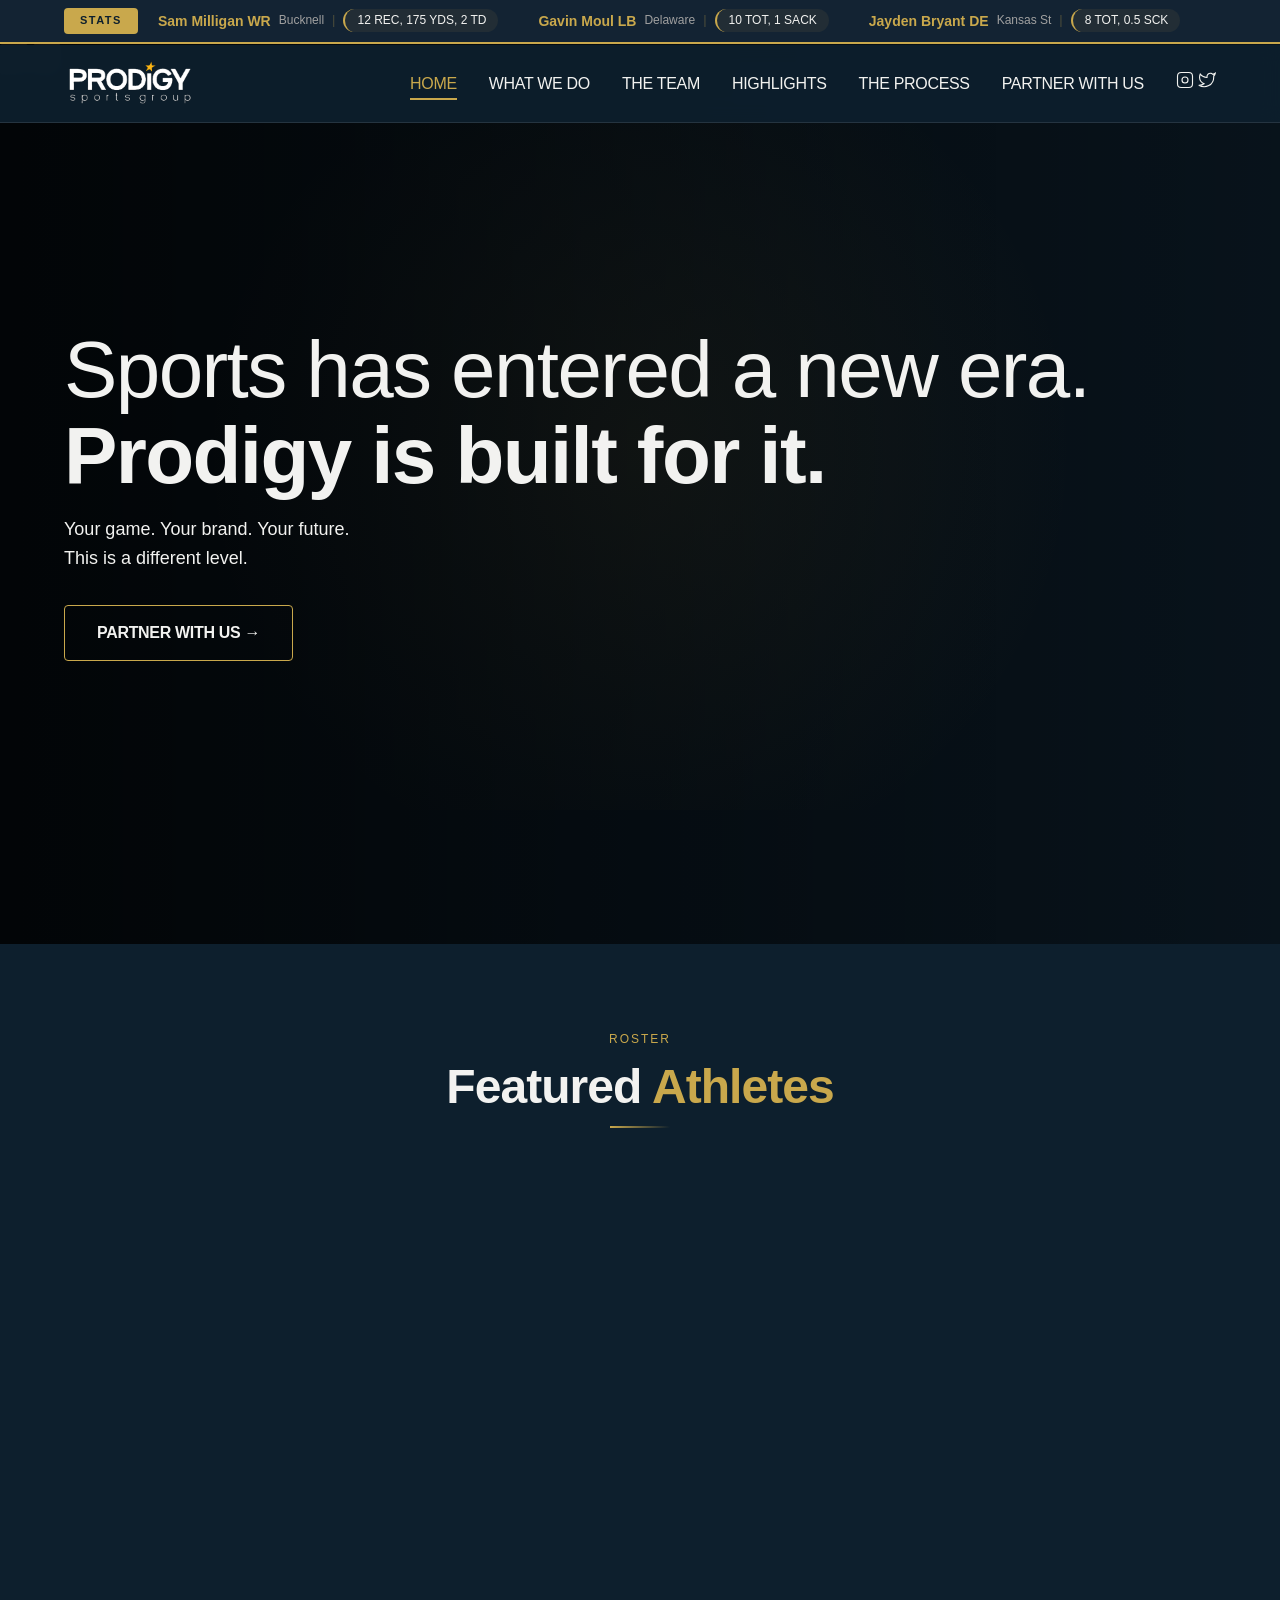
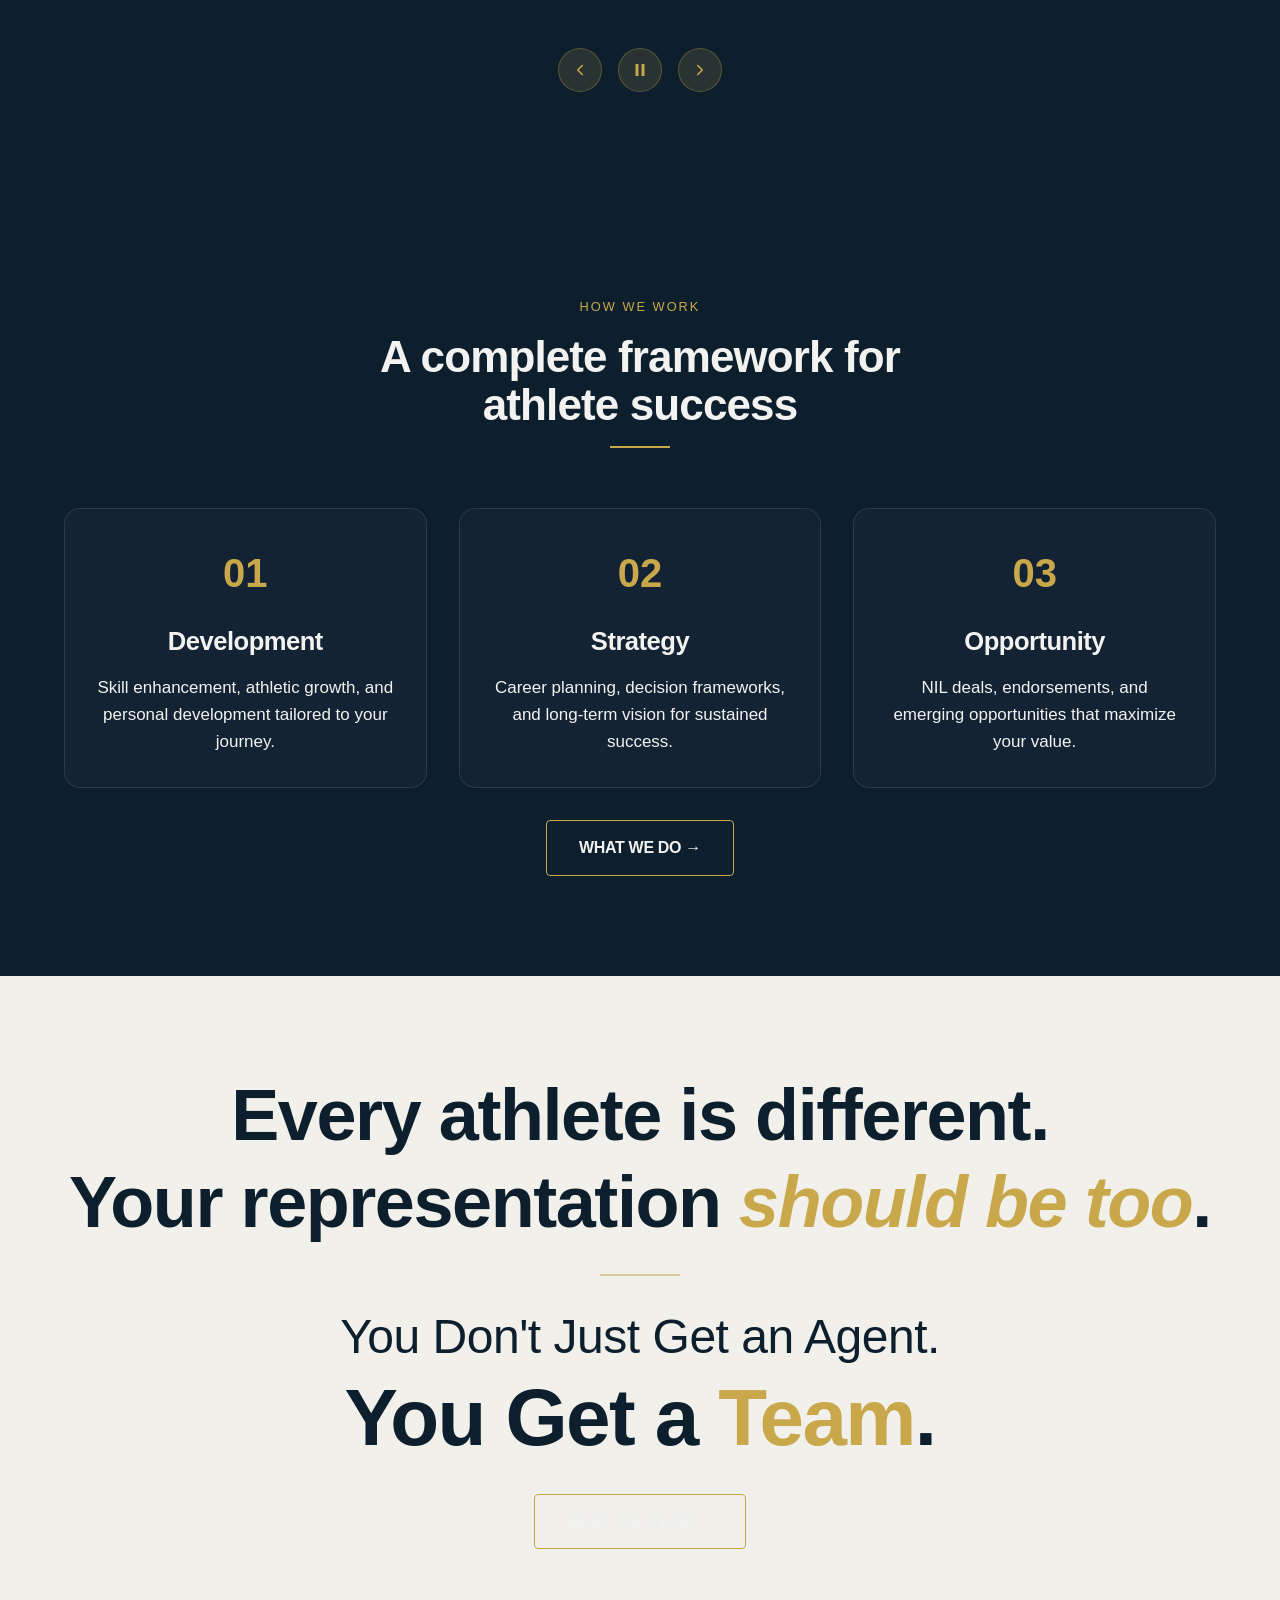
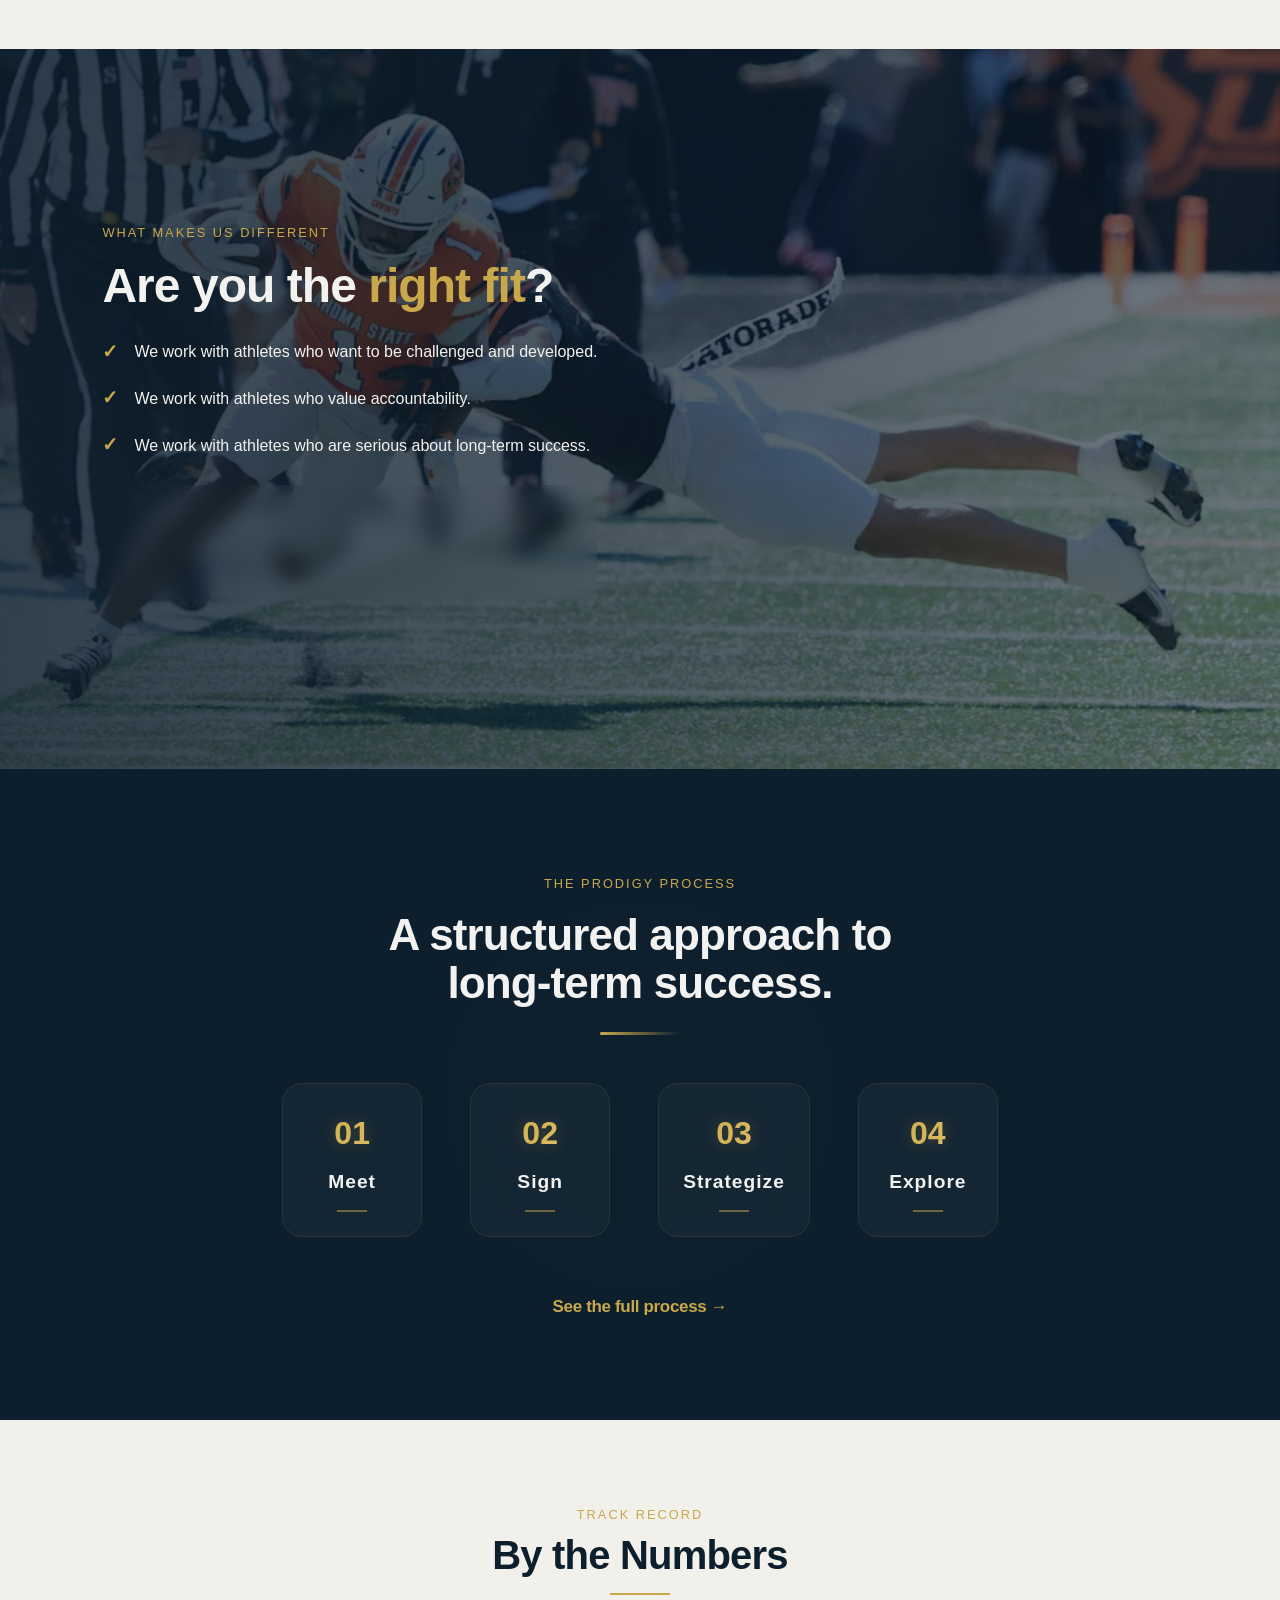
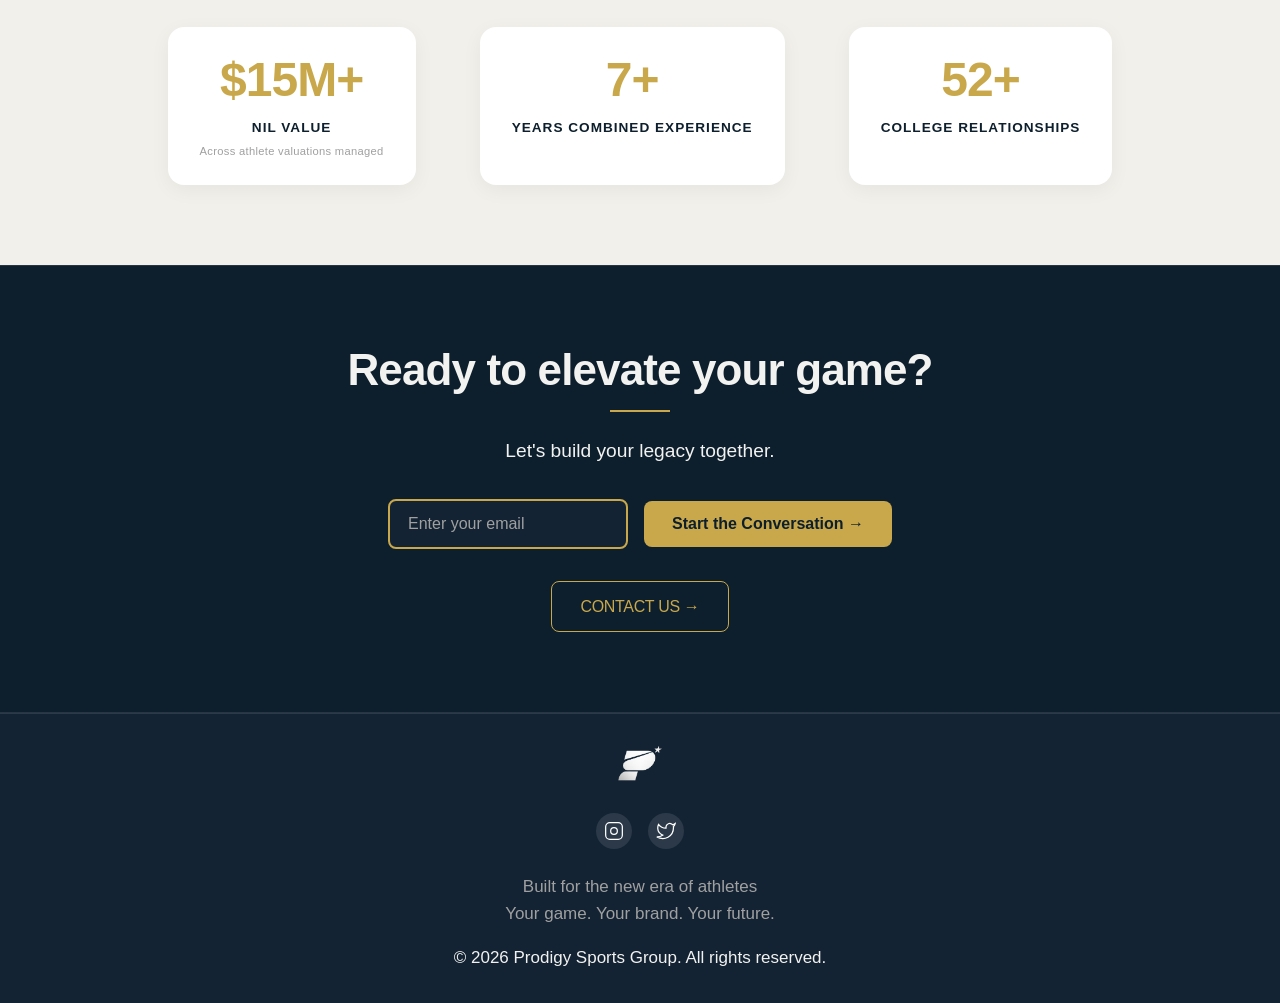
==== commit 924865a9: "Update index.html" ====
--- a/index.html
+++ b/index.html
@@ -51,7 +51,7 @@
 
                     <span class="ticker-item" data-has-video="false">
                         <span class="player-name">Miles Coleman WR</span>
-                        <span class="player-college">Iowa St</span>
+                        <span class="player-college">Oklahoma St</span>
                         <span class="divider">|</span>
                         <span class="player-stats">4 REC, 46 YDs</span>
                     </span>
@@ -120,7 +120,7 @@
         </div>
     </div>
 
-    <!-- SLIDE 2 (Image - e.g., A big win) -->
+    <!-- SLIDE 2  -->
     <div class="hero-slide">
         <img src="images/JordanLowery.jpg" alt="Prodigy Athlete">
         <div class="hero-gradient-overlay"></div>
@@ -138,7 +138,7 @@
         </div>
     </div>
 
-    <!-- SLIDE 3 (Image - e.g., An IG Post celebration) -->
+    <!-- SLIDE 3 -->
     <div class="hero-slide">
         <img src="images/celebration-image.jpg" alt="Prodigy Celebration">
         <div class="hero-gradient-overlay"></div>
@@ -155,6 +155,19 @@
             </div>
         </div>
     </div>
+
+     <!-- SLIDE NAVIGATION ARROWS -->
+    <button class="hero-arrow prev" id="heroPrev" aria-label="Previous slide">
+        <svg width="24" height="24" viewBox="0 0 24 24" fill="none" stroke="currentColor" stroke-width="2" stroke-linecap="round" stroke-linejoin="round">
+            <polyline points="15 18 9 12 15 6" />
+        </svg>
+    </button>
+    
+    <button class="hero-arrow next" id="heroNext" aria-label="Next slide">
+        <svg width="24" height="24" viewBox="0 0 24 24" fill="none" stroke="currentColor" stroke-width="2" stroke-linecap="round" stroke-linejoin="round">
+            <polyline points="9 18 15 12 9 6" />
+        </svg>
+    </button>
 
 </section>
 
--- a/css/styles.css
+++ b/css/styles.css
@@ -278,14 +278,44 @@
    ============================================ */
 
 /* Hero Section */
+
 .hero-left {
     position: relative;
     min-height: 100vh;
     width: 100%;
-    display: flex;
-    align-items: center;
     overflow: hidden;
-}
+    background: var(--color-bg-primary);
+}
+
+.hero-slide {
+    position: absolute;
+    top: 0;
+    left: 0;
+    width: 100%;
+    height: 100%;
+    opacity: 0;
+    visibility: hidden;
+    transition: opacity 1s ease-in-out, visibility 1s ease-in-out;
+    z-index: 1;
+}
+
+.hero-slide.active {
+    opacity: 1;
+    visibility: visible;
+    z-index: 2;
+}
+
+.hero-slide video,
+.hero-slide img {
+    position: absolute;
+    top: 0;
+    left: 0;
+    width: 100%;
+    height: 100%;
+    object-fit: cover;
+    z-index: -1;
+}
+
 
 .hero-video-bg {
     position: absolute;
@@ -309,7 +339,7 @@
     left: 0;
     width: 100%;
     height: 100%;
-    background: linear-gradient(90deg, rgba(0, 0, 0, 0.75) 0%, rgba(0, 0, 0, 0.2) 100%);
+    background: linear-gradient(90deg, rgba(0, 0, 0, 0.85) 0%, rgba(0, 0, 0, 0.4) 100%);
     z-index: 1;
 }
 
@@ -320,12 +350,25 @@
     max-width: 1400px;
     margin: 0 auto;
     padding: 160px 5%;
+    height: 100%;
+    display: flex;
+    align-items: center;
 }
 
 .hero-left-content {
     max-width: 620px;
 }
 
+.hero-slide .hero-left-content {
+    transform: translateY(20px);
+    opacity: 0;
+    transition: all 0.8s ease 0.3s; 
+}
+
+.hero-slide.active .hero-left-content {
+    transform: translateY(0);
+    opacity: 1;
+}
 
 .hero-headline {
     display: block;
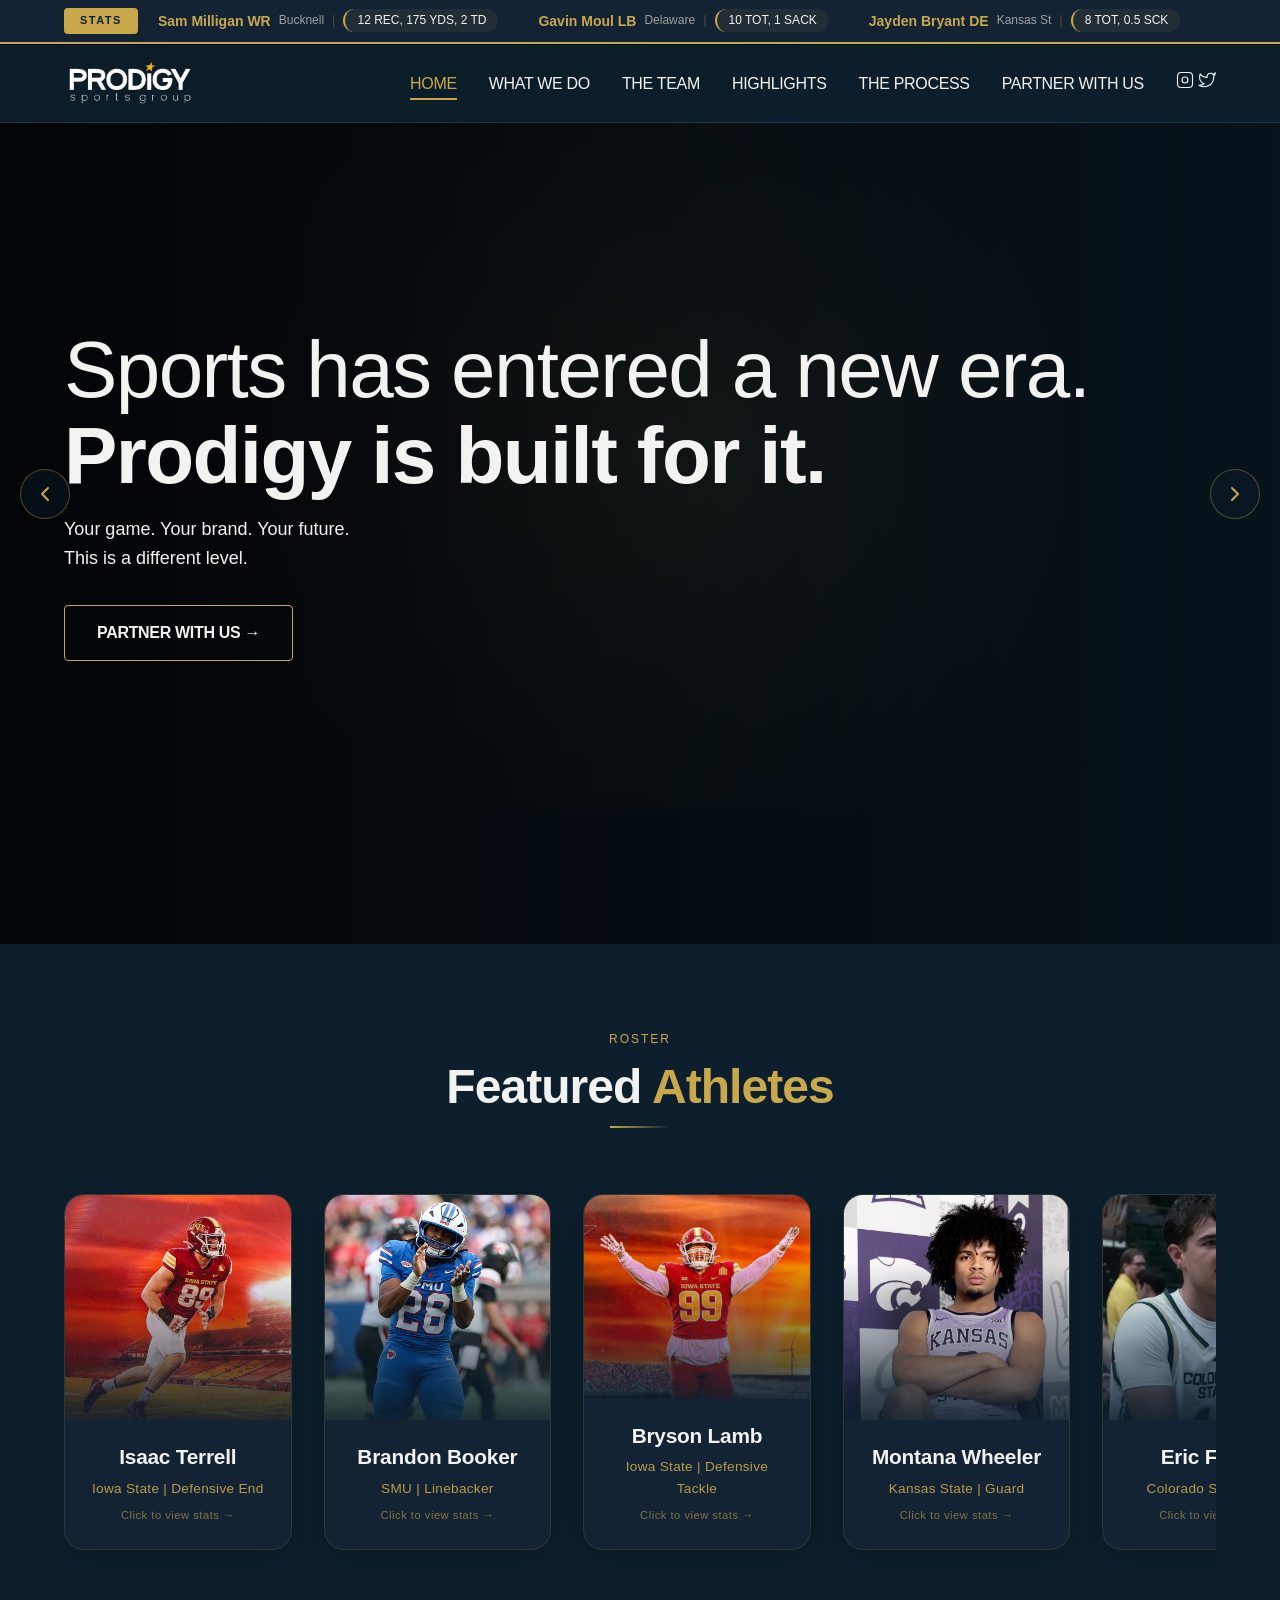
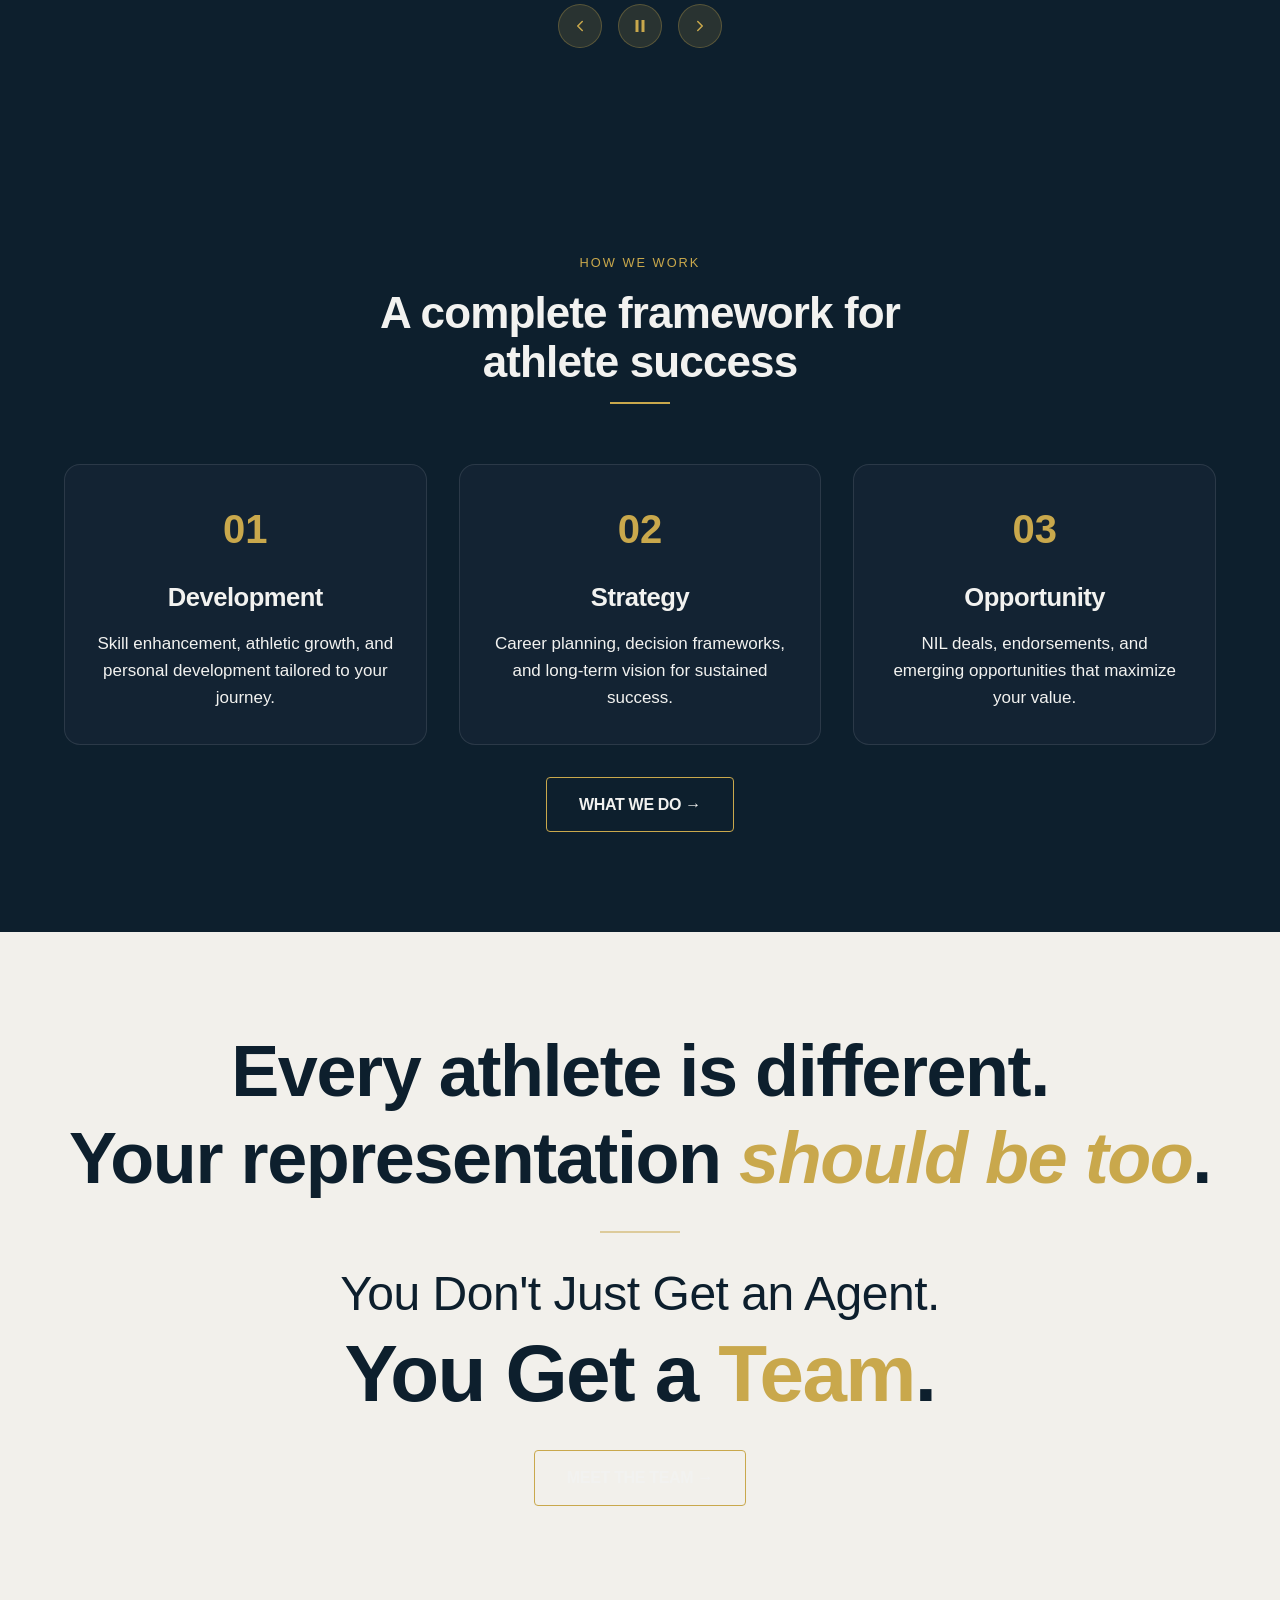
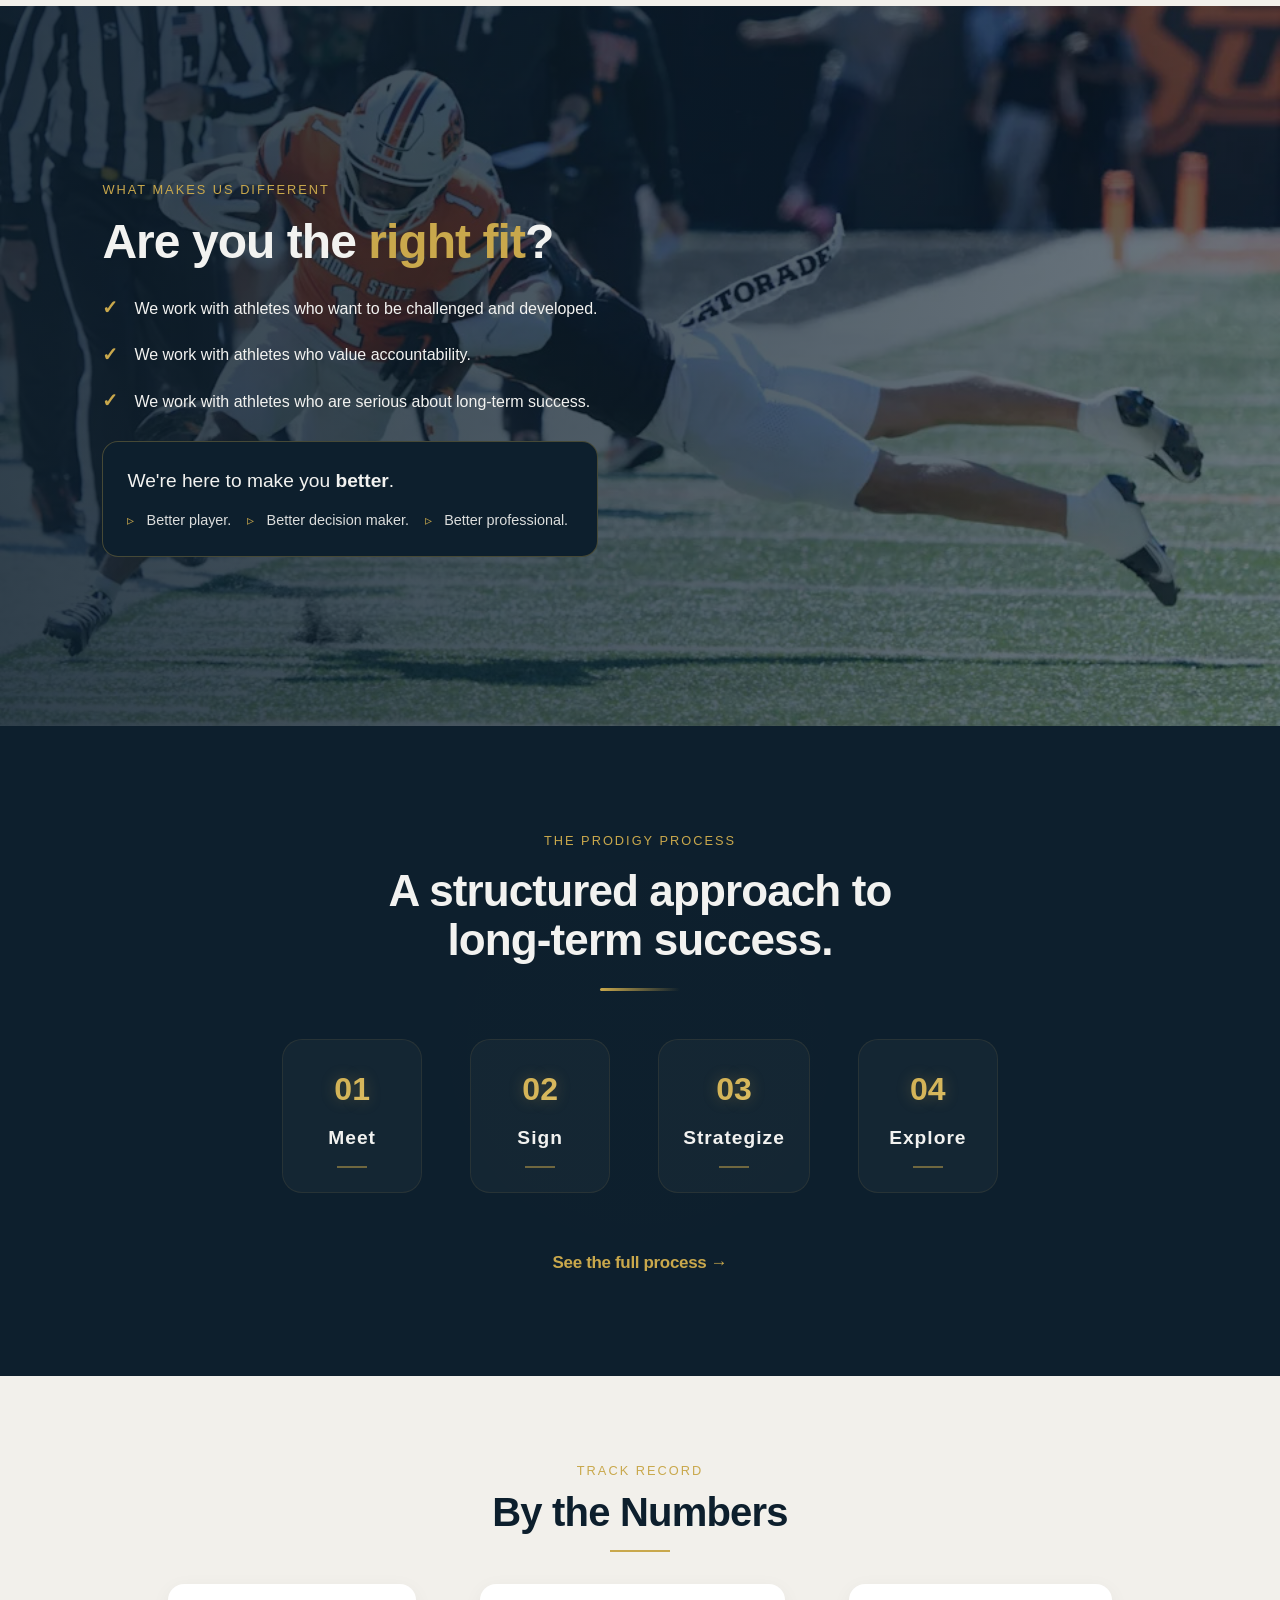
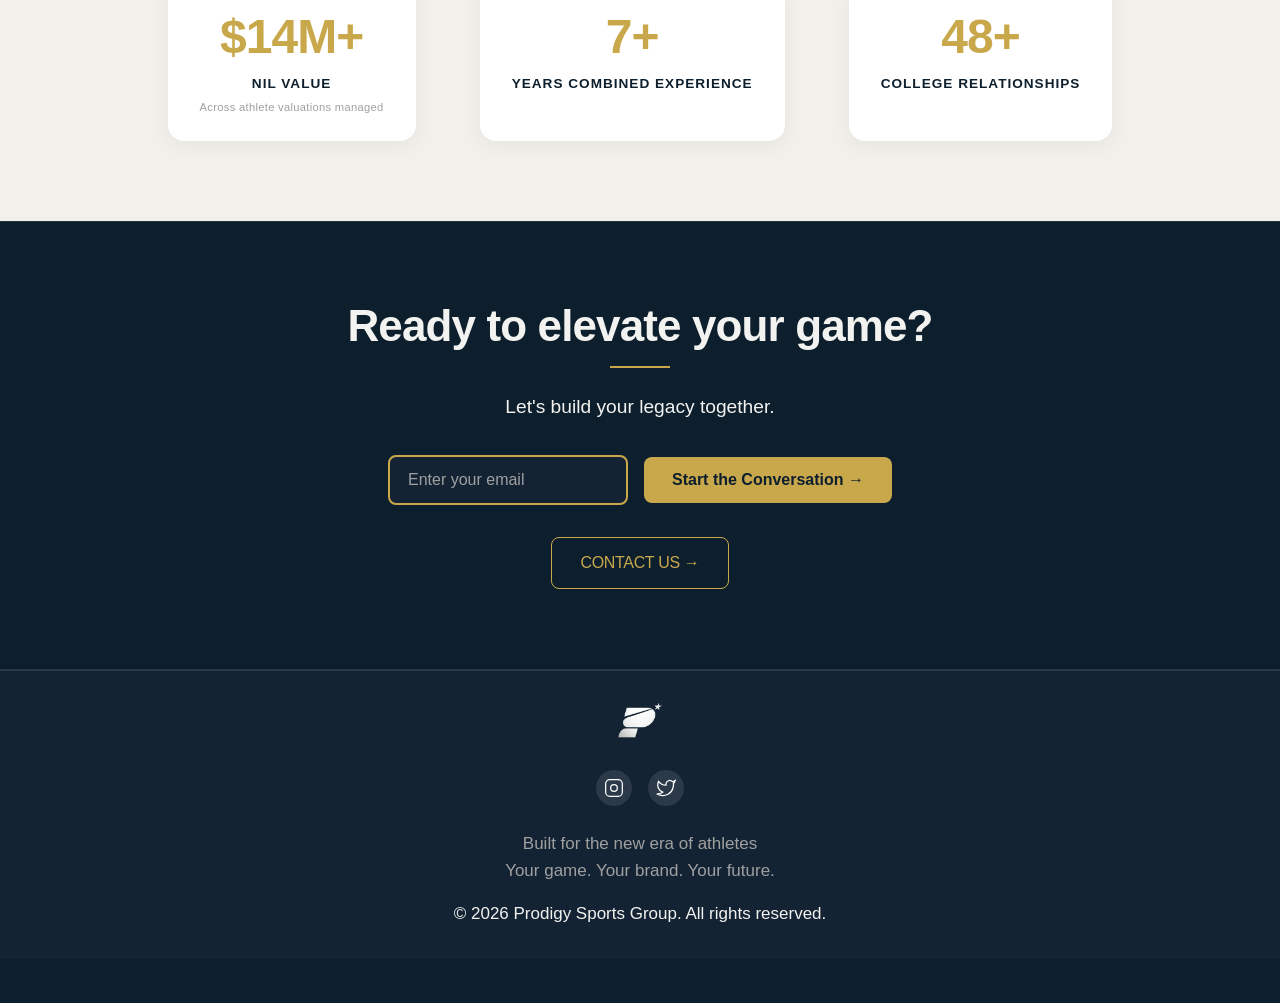
==== commit 9ba12e9a: "Update index.html" ====
--- a/index.html
+++ b/index.html
@@ -140,7 +140,7 @@
 
     <!-- SLIDE 3 -->
     <div class="hero-slide">
-        <img src="images/celebration-image.jpg" alt="Prodigy Celebration">
+        <img src="images/fazlO.jpg" alt="Prodigy Athlete">
         <div class="hero-gradient-overlay"></div>
         
         <div class="hero-left-container">
--- a/css/styles.css
+++ b/css/styles.css
@@ -330,7 +330,7 @@
 .hero-video-desktop {
     width: 100%;
     height: 100%;
-    object-fit: cover; /* Forces video to fill without distortion */
+    object-fit: cover; 
 }
 
 .hero-gradient-overlay {
@@ -377,6 +377,47 @@
 .headline-line1,
 .headline-line2 {
     display: block;
+}
+
+/* Slideshow arrows */
+.hero-arrow {
+    position: absolute;
+    top: 50%;
+    transform: translateY(-50%);
+    z-index: 10;
+    background: rgba(13, 31, 45, 0.4);
+    backdrop-filter: blur(8px);
+    border: 1px solid rgba(201, 168, 76, 0.4);
+    color: var(--color-gold);
+    width: 50px;
+    height: 50px;
+    border-radius: 50%;
+    display: flex;
+    align-items: center;
+    justify-content: center;
+    cursor: pointer;
+    transition: all 0.3s ease;
+}
+
+.hero-arrow:hover {
+    background: var(--color-gold);
+    color: var(--color-text-dark);
+    transform: translateY(-50%) scale(1.1);
+    box-shadow: 0 0 20px rgba(201, 168, 76, 0.4);
+}
+
+.hero-arrow.prev {
+    left: 20px; 
+}
+
+.hero-arrow.next {
+    right: 20px; /* Position from the right edge */
+}
+
+@media (max-width: 1024px) {
+    .hero-arrow {
+        display: none;
+    }
 }
 
 /* Desktop only (1024px and up) */
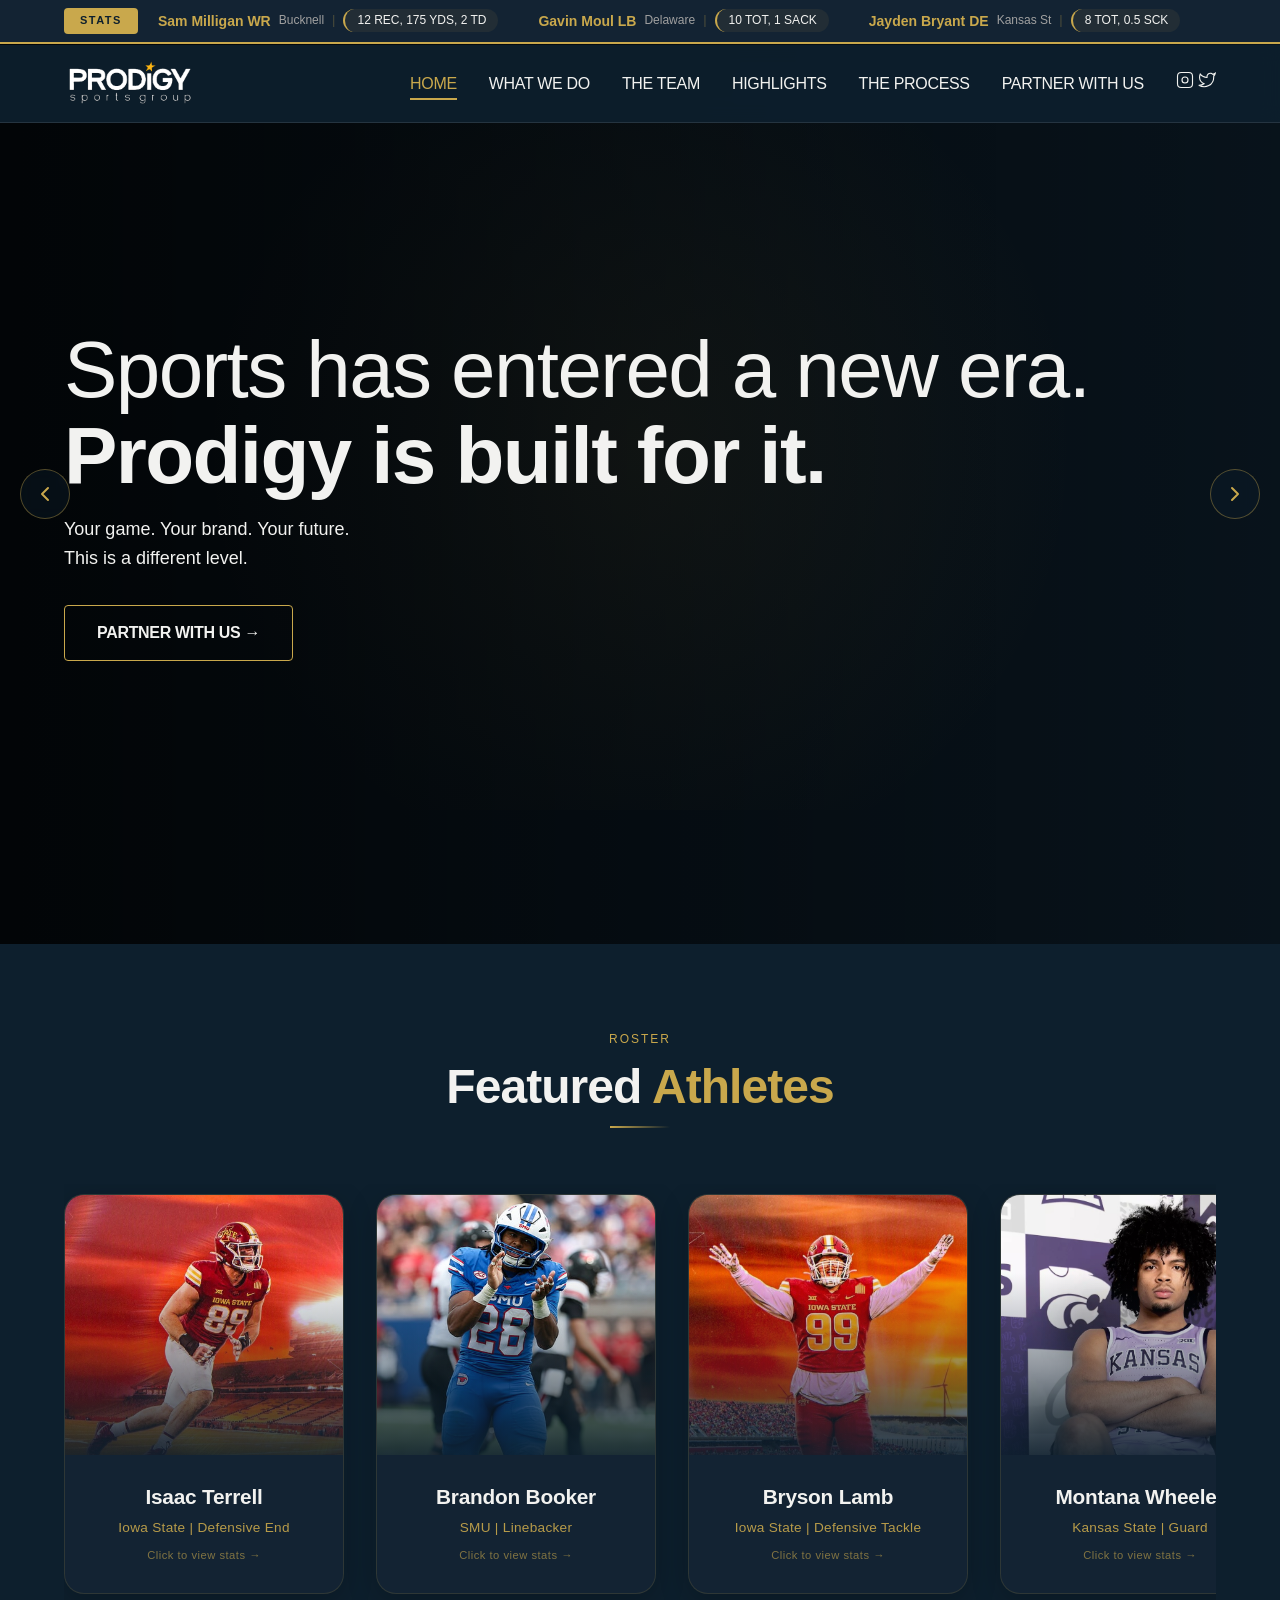
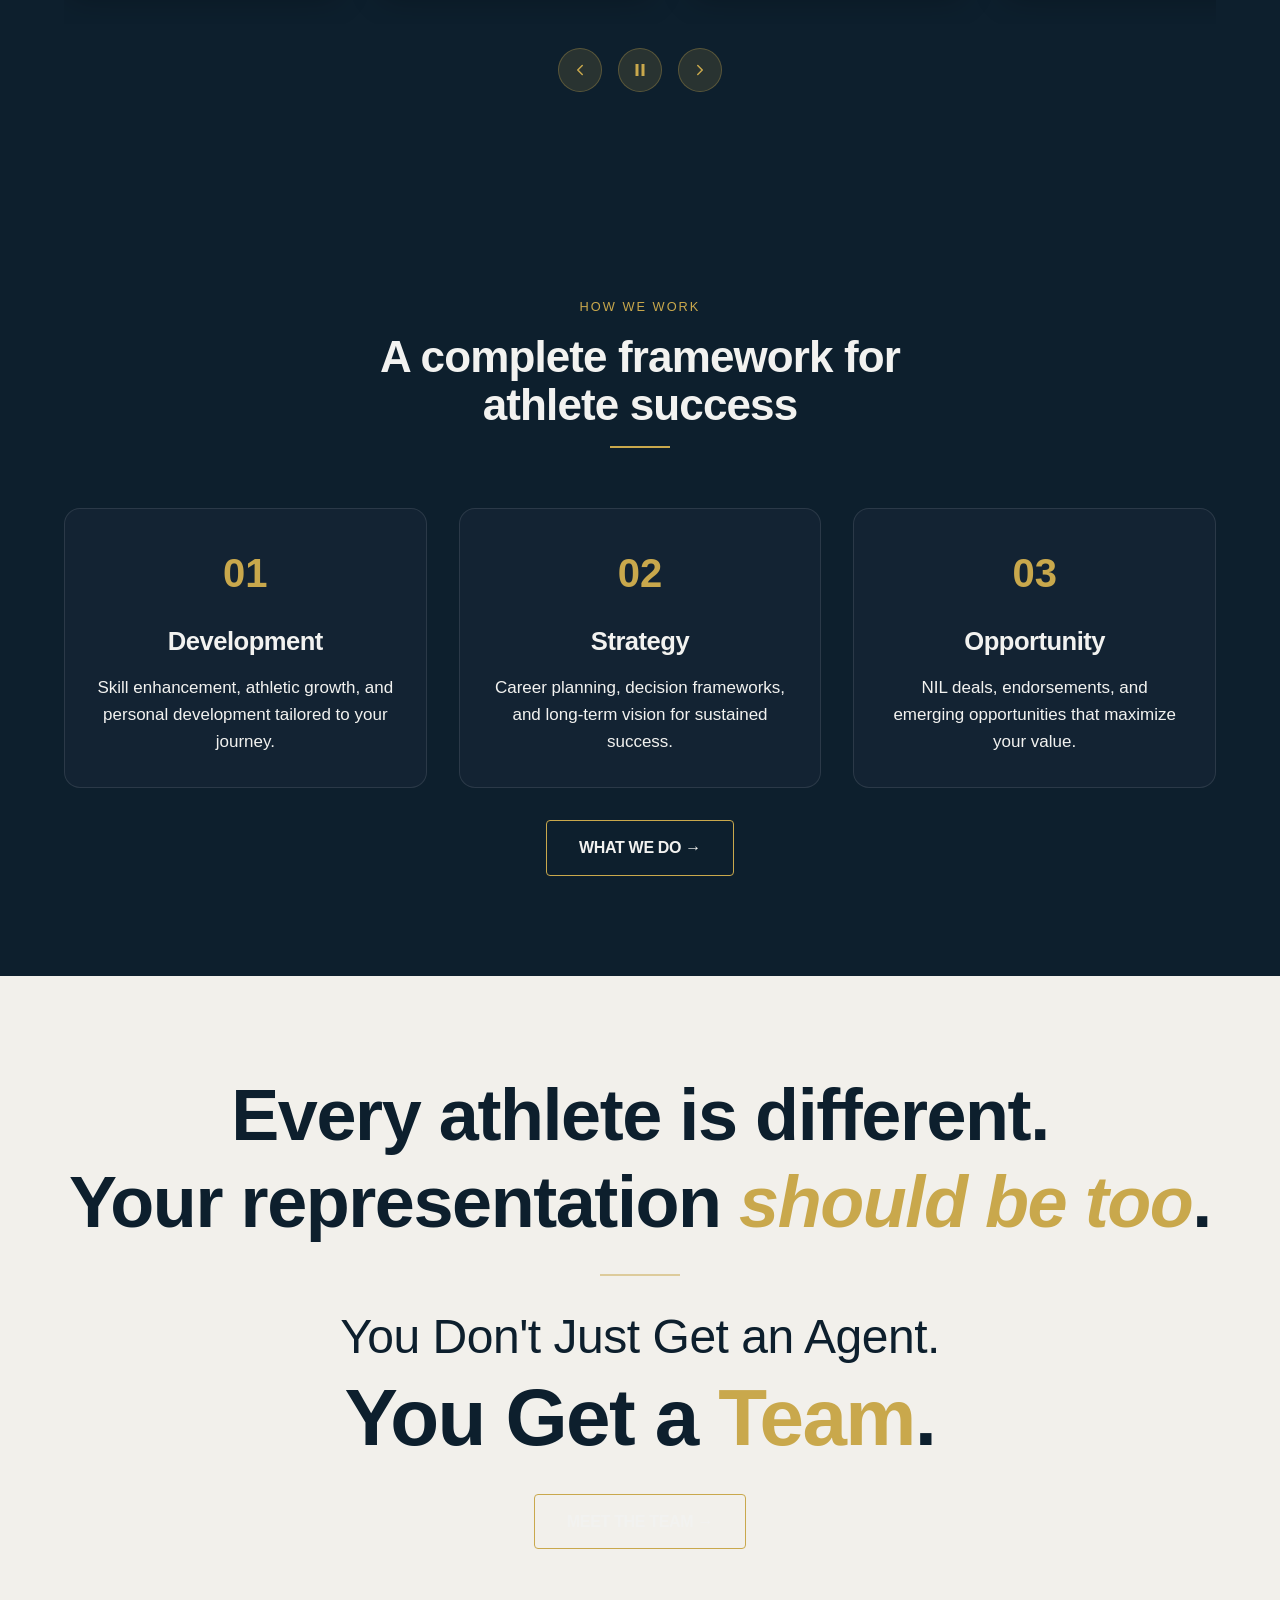
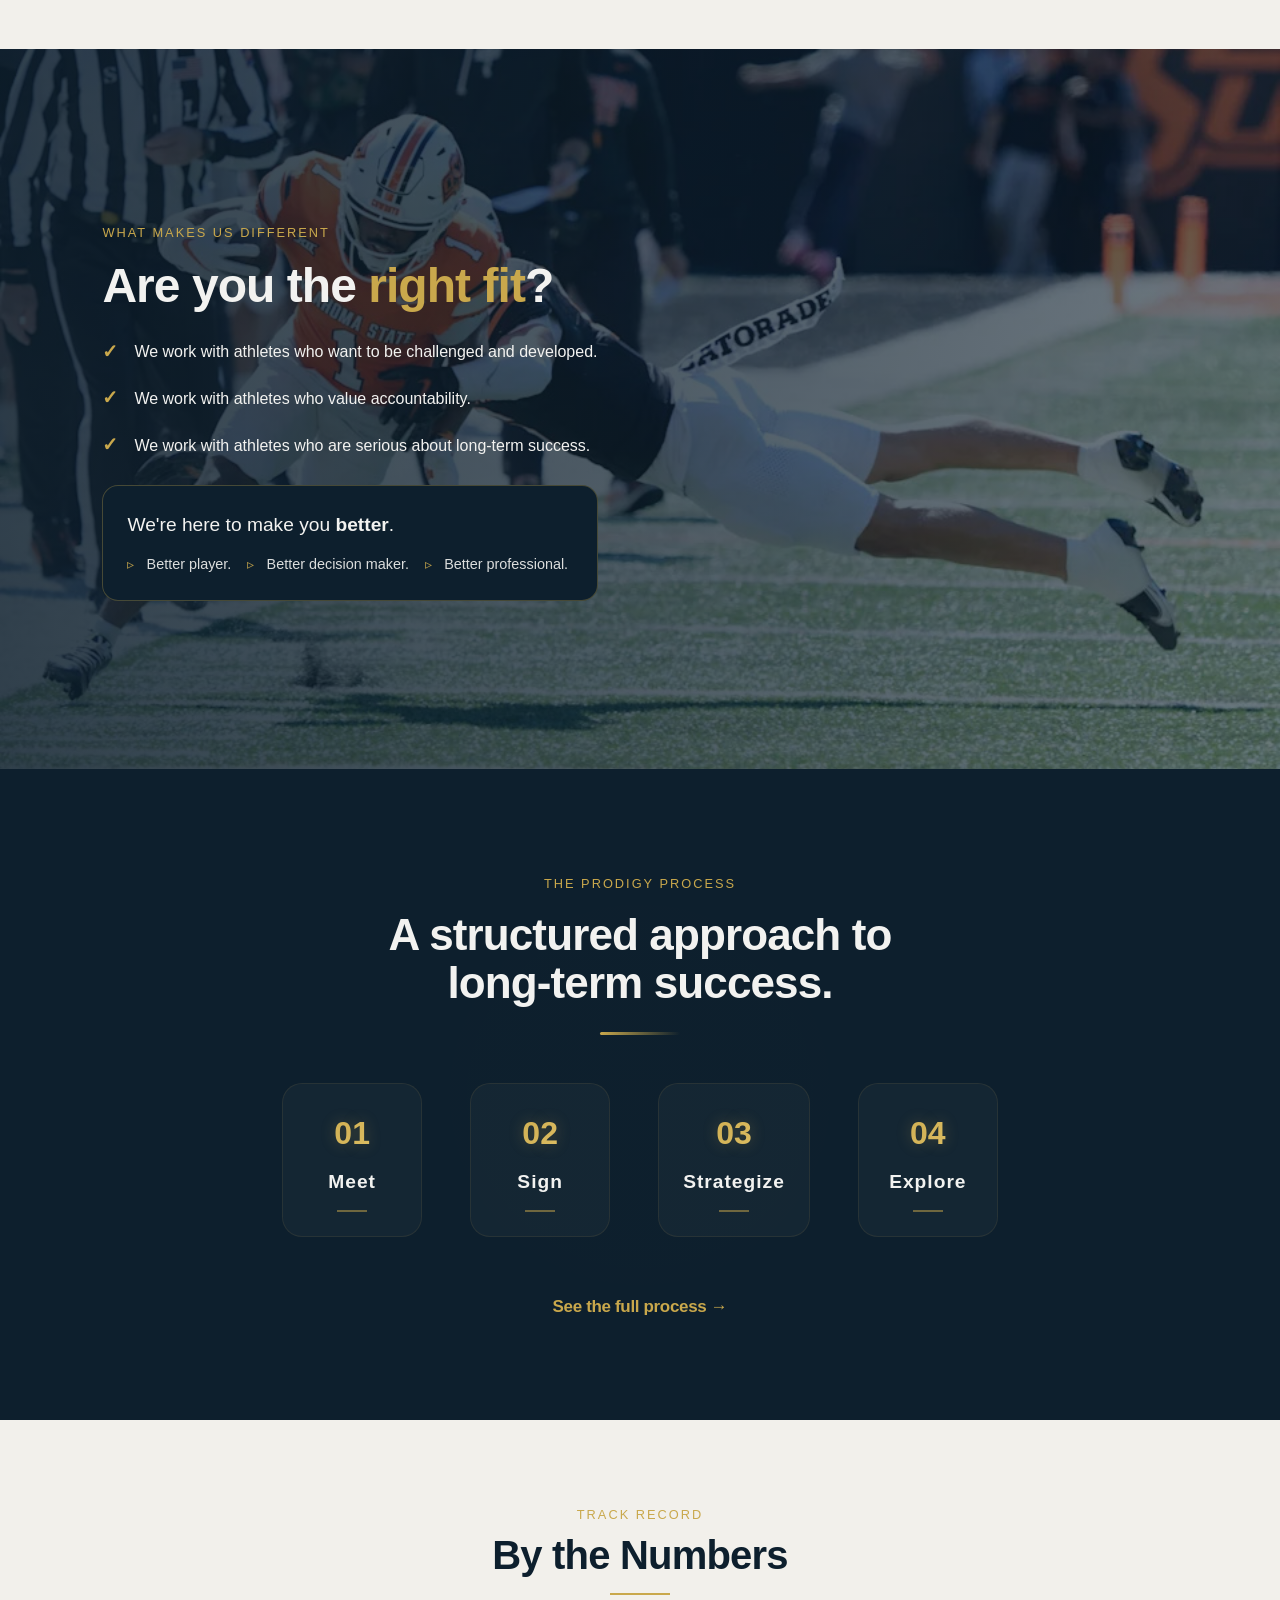
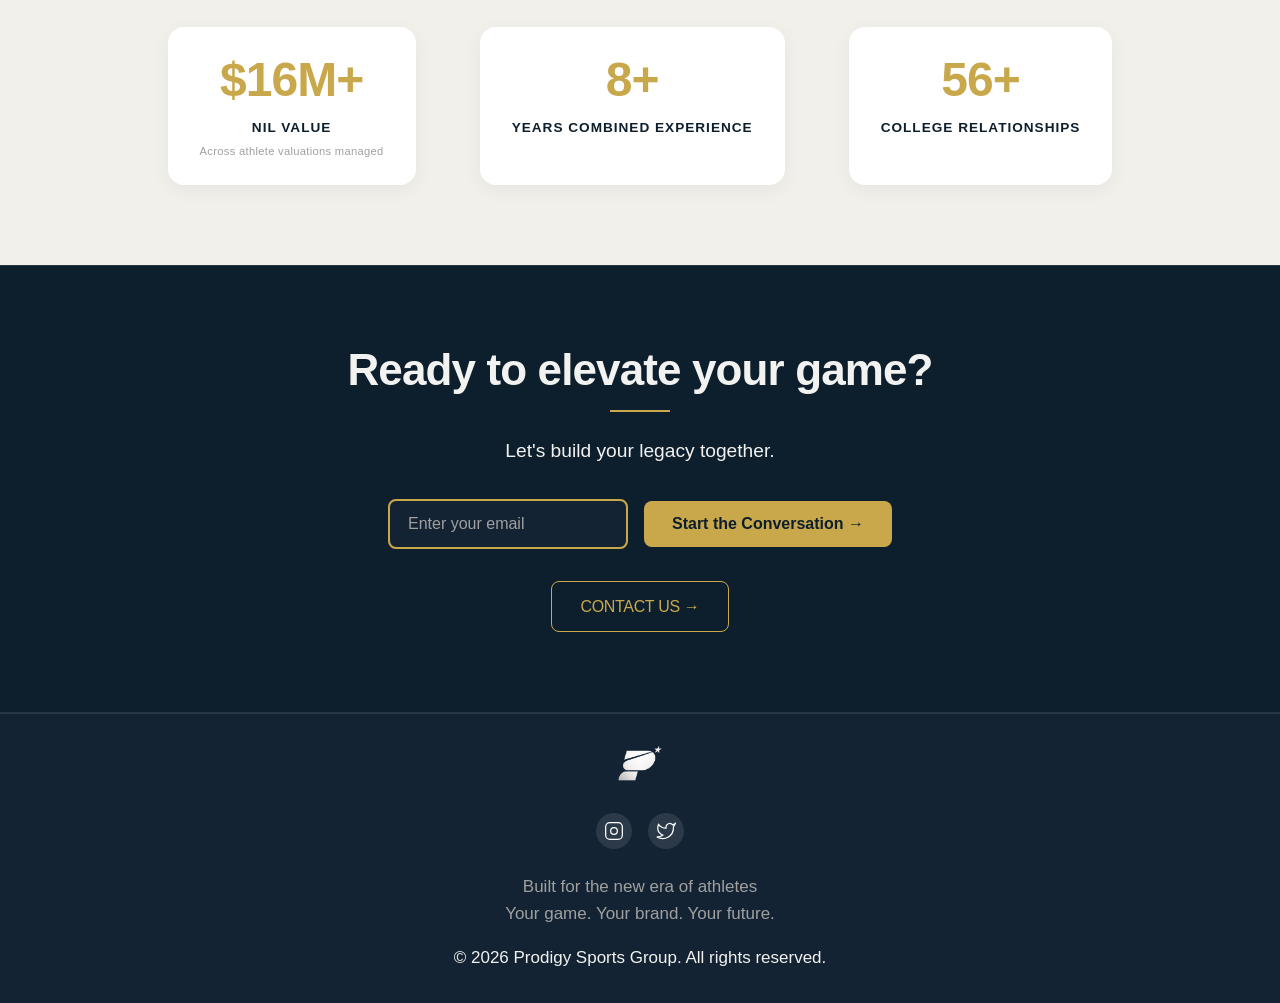
==== commit 267cb90a: "Update index.html" ====
--- a/index.html
+++ b/index.html
@@ -128,7 +128,7 @@
         <div class="hero-left-container">
             <div class="hero-left-content">
                 <h1 class="hero-headline">
-                    <span class="headline-line1">Jordan Lowery Dominating the Court.</span>
+                    <span class="headline-line1">Jordan Lowery Dominating the Court against Xavier.</span>
                     <span class="headline-line2">22 PTs, 2 Steals, 9-16 FG, 3-5 from Three!</span>
                 </h1>
                 <p class="hero-supporting">Celebrating our athletes' standout performances this week.</p>
@@ -140,13 +140,13 @@
 
     <!-- SLIDE 3 -->
     <div class="hero-slide">
-        <img src="images/fazlO.jpg" alt="Prodigy Athlete">
+        <img src="images/fazlO.png" alt="Prodigy Athlete">
         <div class="hero-gradient-overlay"></div>
         
         <div class="hero-left-container">
             <div class="hero-left-content">
                 <h1 class="hero-headline">
-                    <span class="headline-line1">Fazl Oshodi an Incredible Performance.</span>
+                    <span class="headline-line1">Fazl Oshodi put up an Incredible Performance over ETSU.</span>
                     <span class="headline-line2">20 PTs, 5 REBs, 6-11 3FG</span>
                 </h1>
                 <p class="hero-supporting">Celebrating our athletes' standout performances this week.</p>
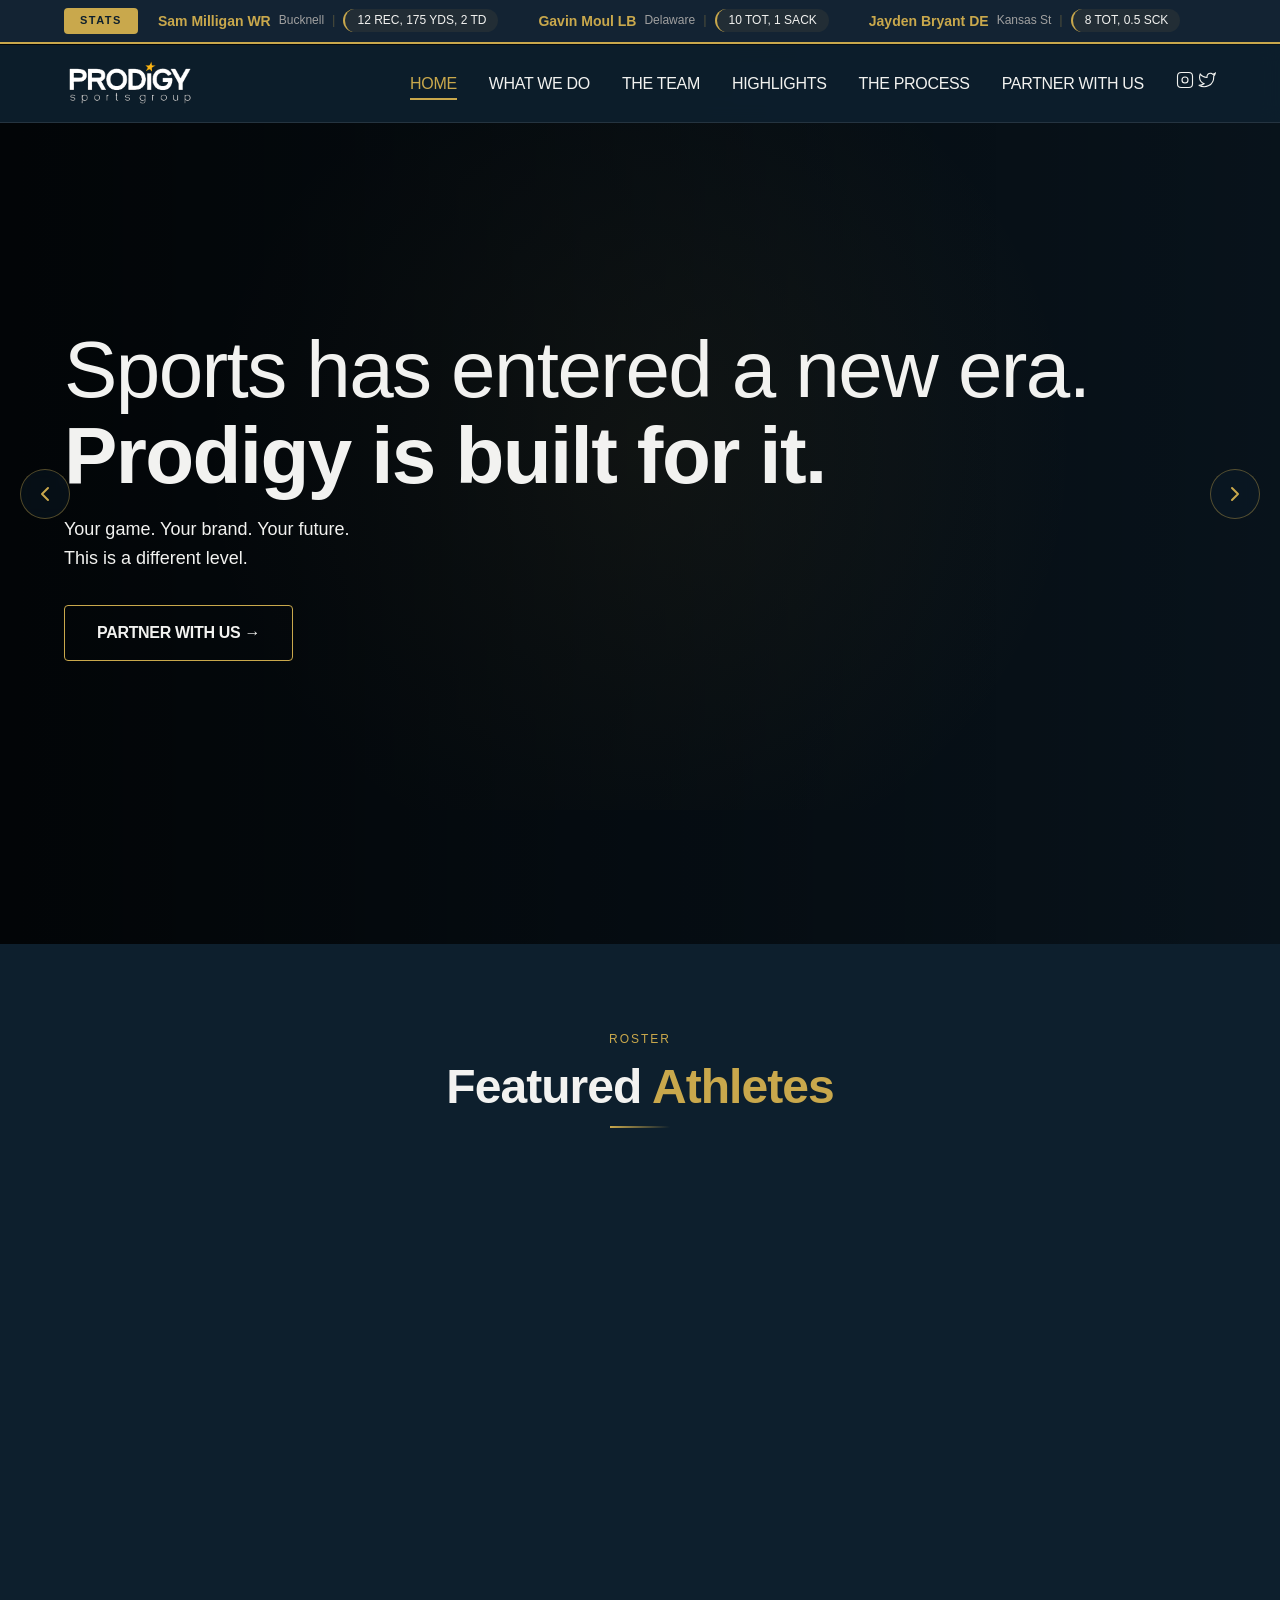
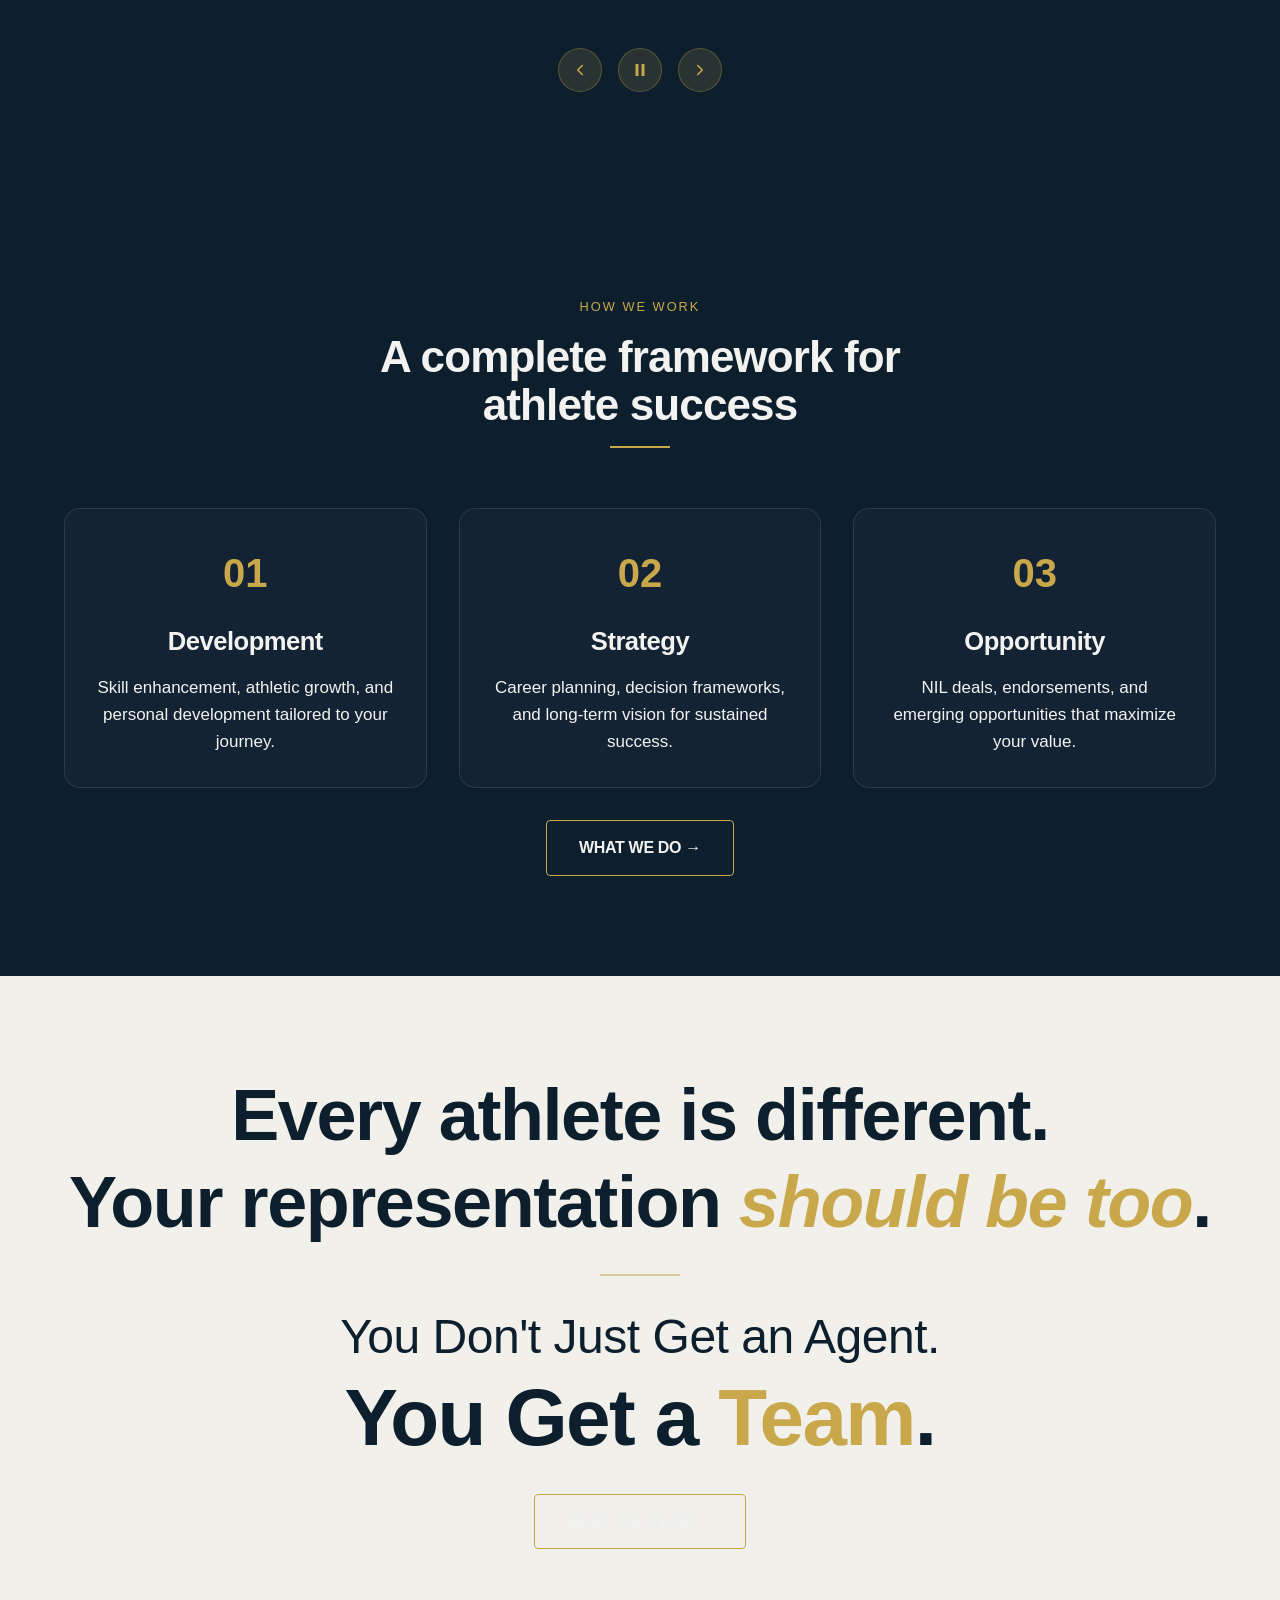
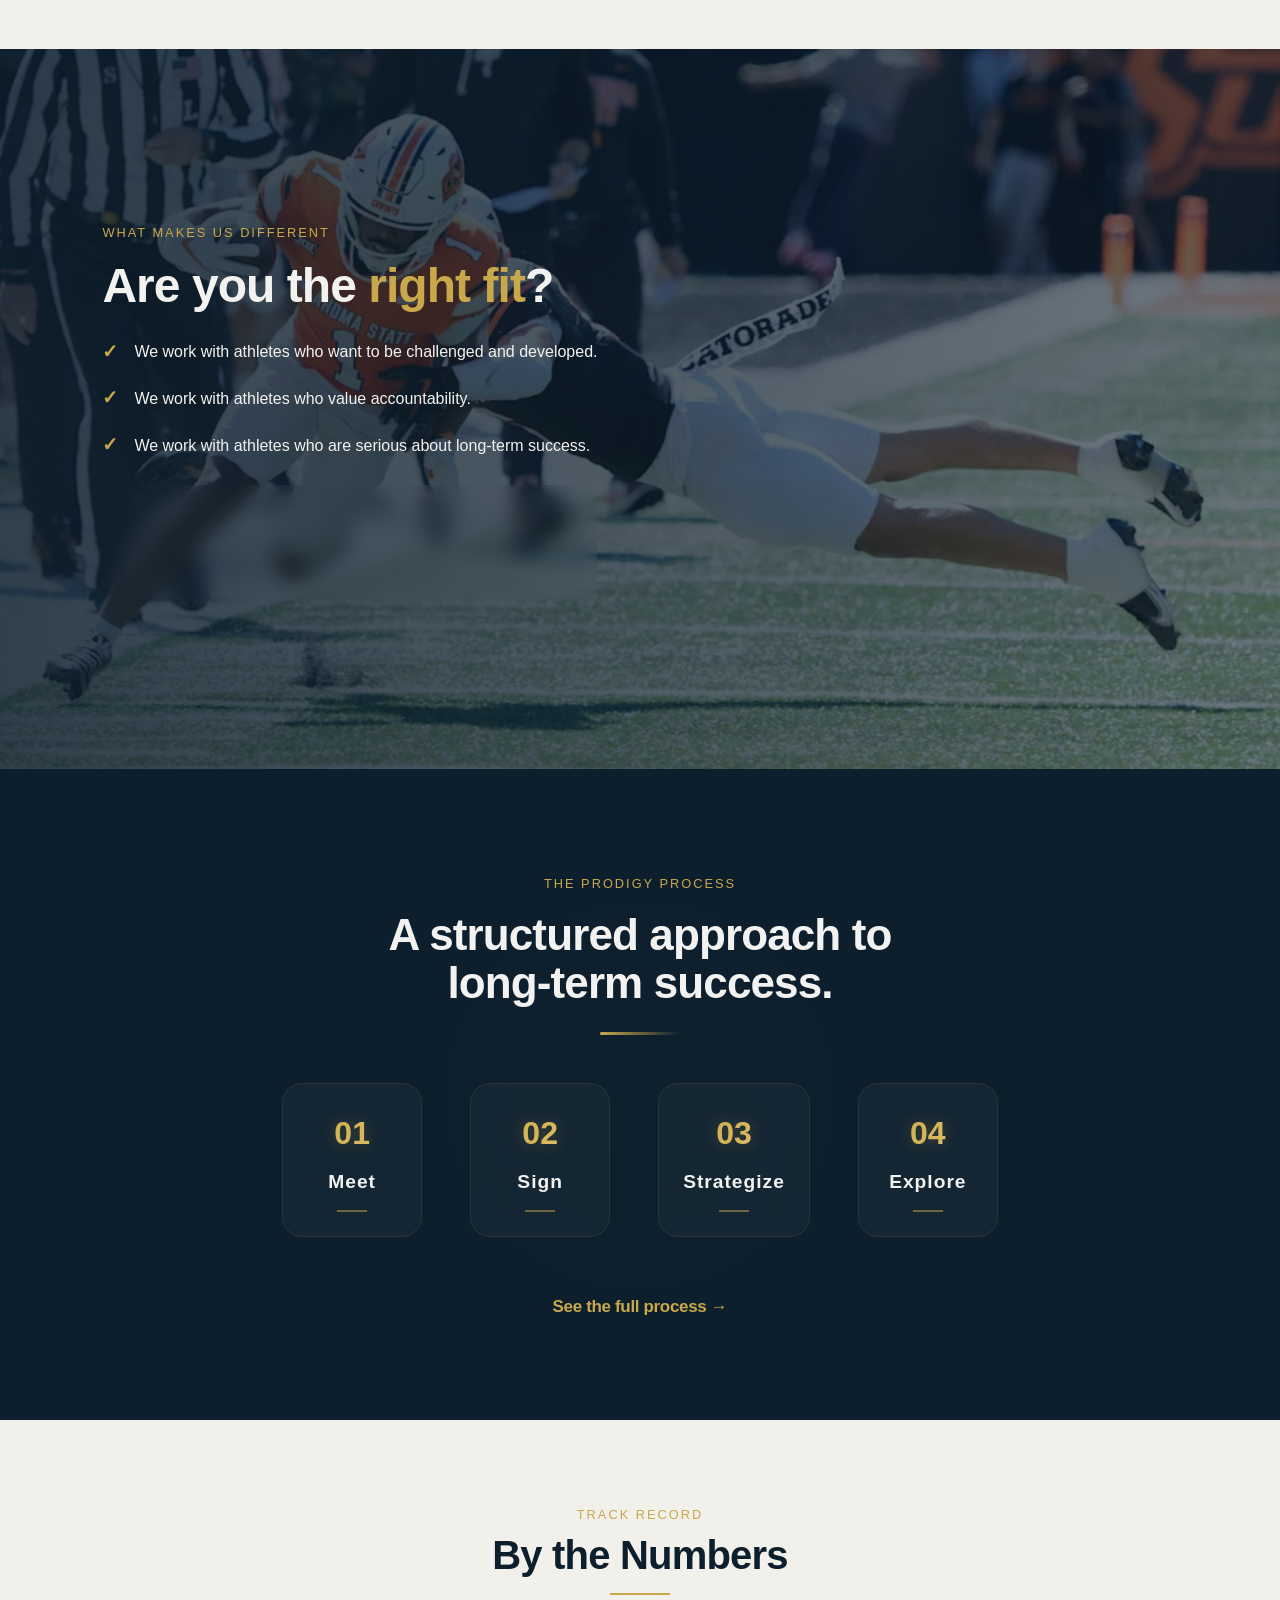
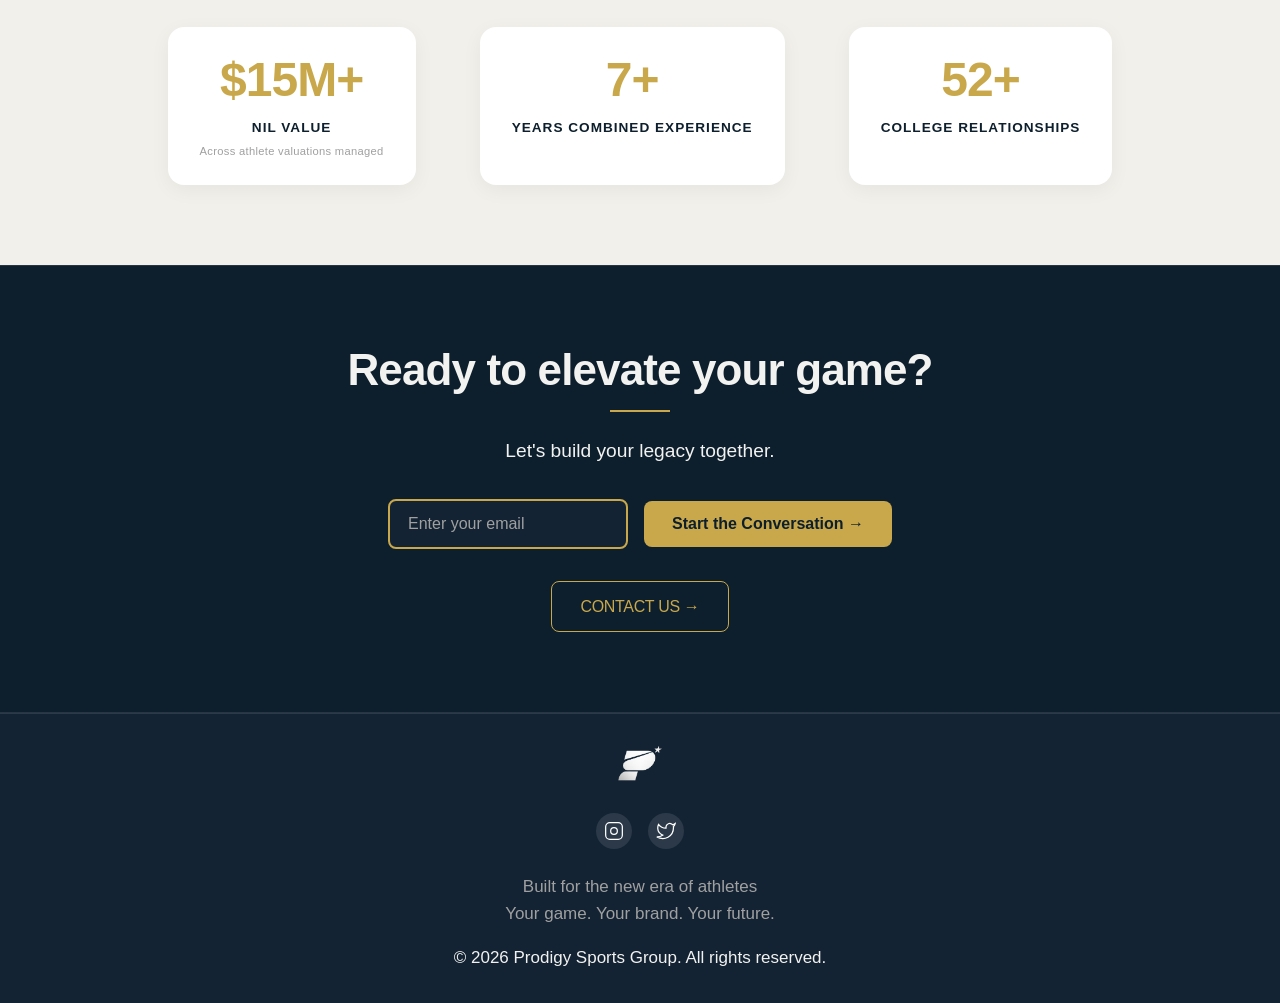
==== commit 57fb832e: "Update index.html" ====
--- a/index.html
+++ b/index.html
@@ -128,7 +128,7 @@
         <div class="hero-left-container">
             <div class="hero-left-content">
                 <h1 class="hero-headline">
-                    <span class="headline-line1">Jordan Lowery Dominating the Court against Xavier.</span>
+                    <span class="headline-line1">Jordan Lowery Dominates against Xavier.</span>
                     <span class="headline-line2">22 PTs, 2 Steals, 9-16 FG, 3-5 from Three!</span>
                 </h1>
                 <p class="hero-supporting">Celebrating our athletes' standout performances this week.</p>
@@ -146,7 +146,7 @@
         <div class="hero-left-container">
             <div class="hero-left-content">
                 <h1 class="hero-headline">
-                    <span class="headline-line1">Fazl Oshodi put up an Incredible Performance over ETSU.</span>
+                    <span class="headline-line1">Fazl Oshodi an Incredible Performance over ETSU.</span>
                     <span class="headline-line2">20 PTs, 5 REBs, 6-11 3FG</span>
                 </h1>
                 <p class="hero-supporting">Celebrating our athletes' standout performances this week.</p>
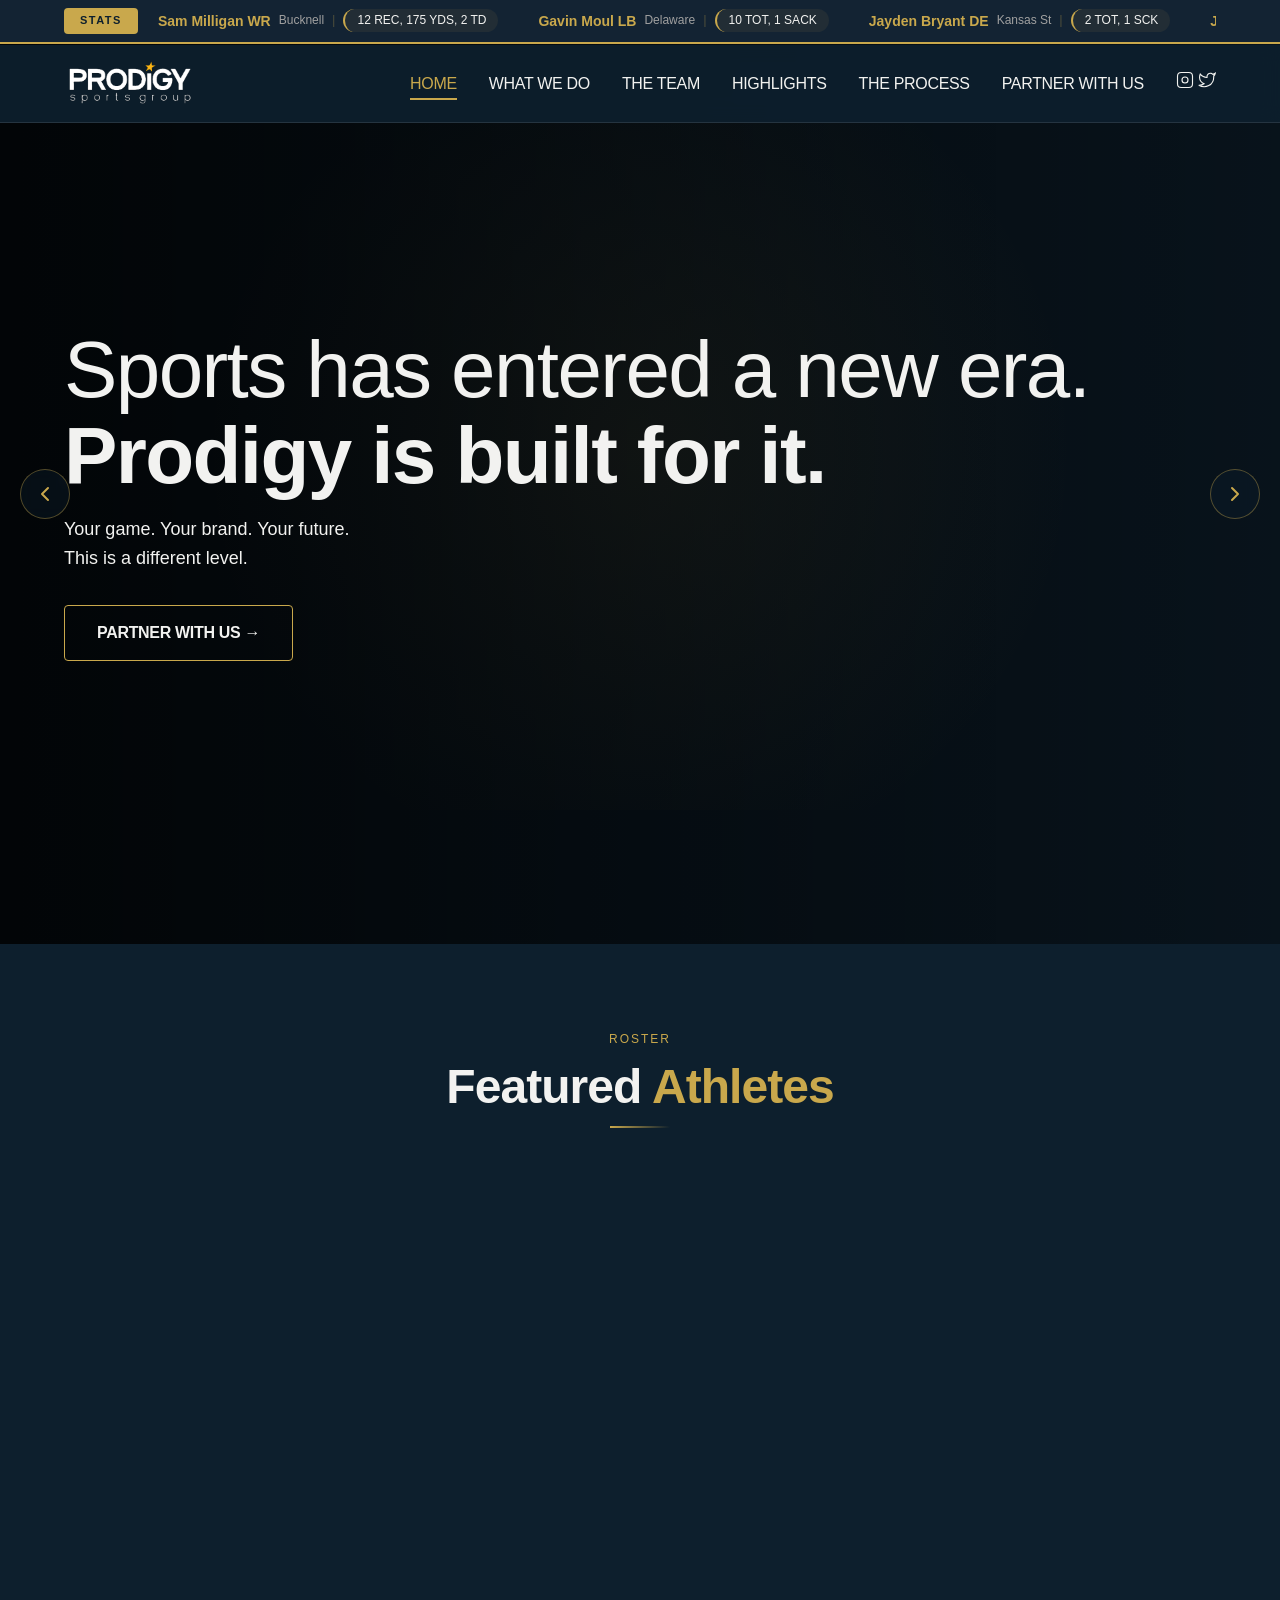
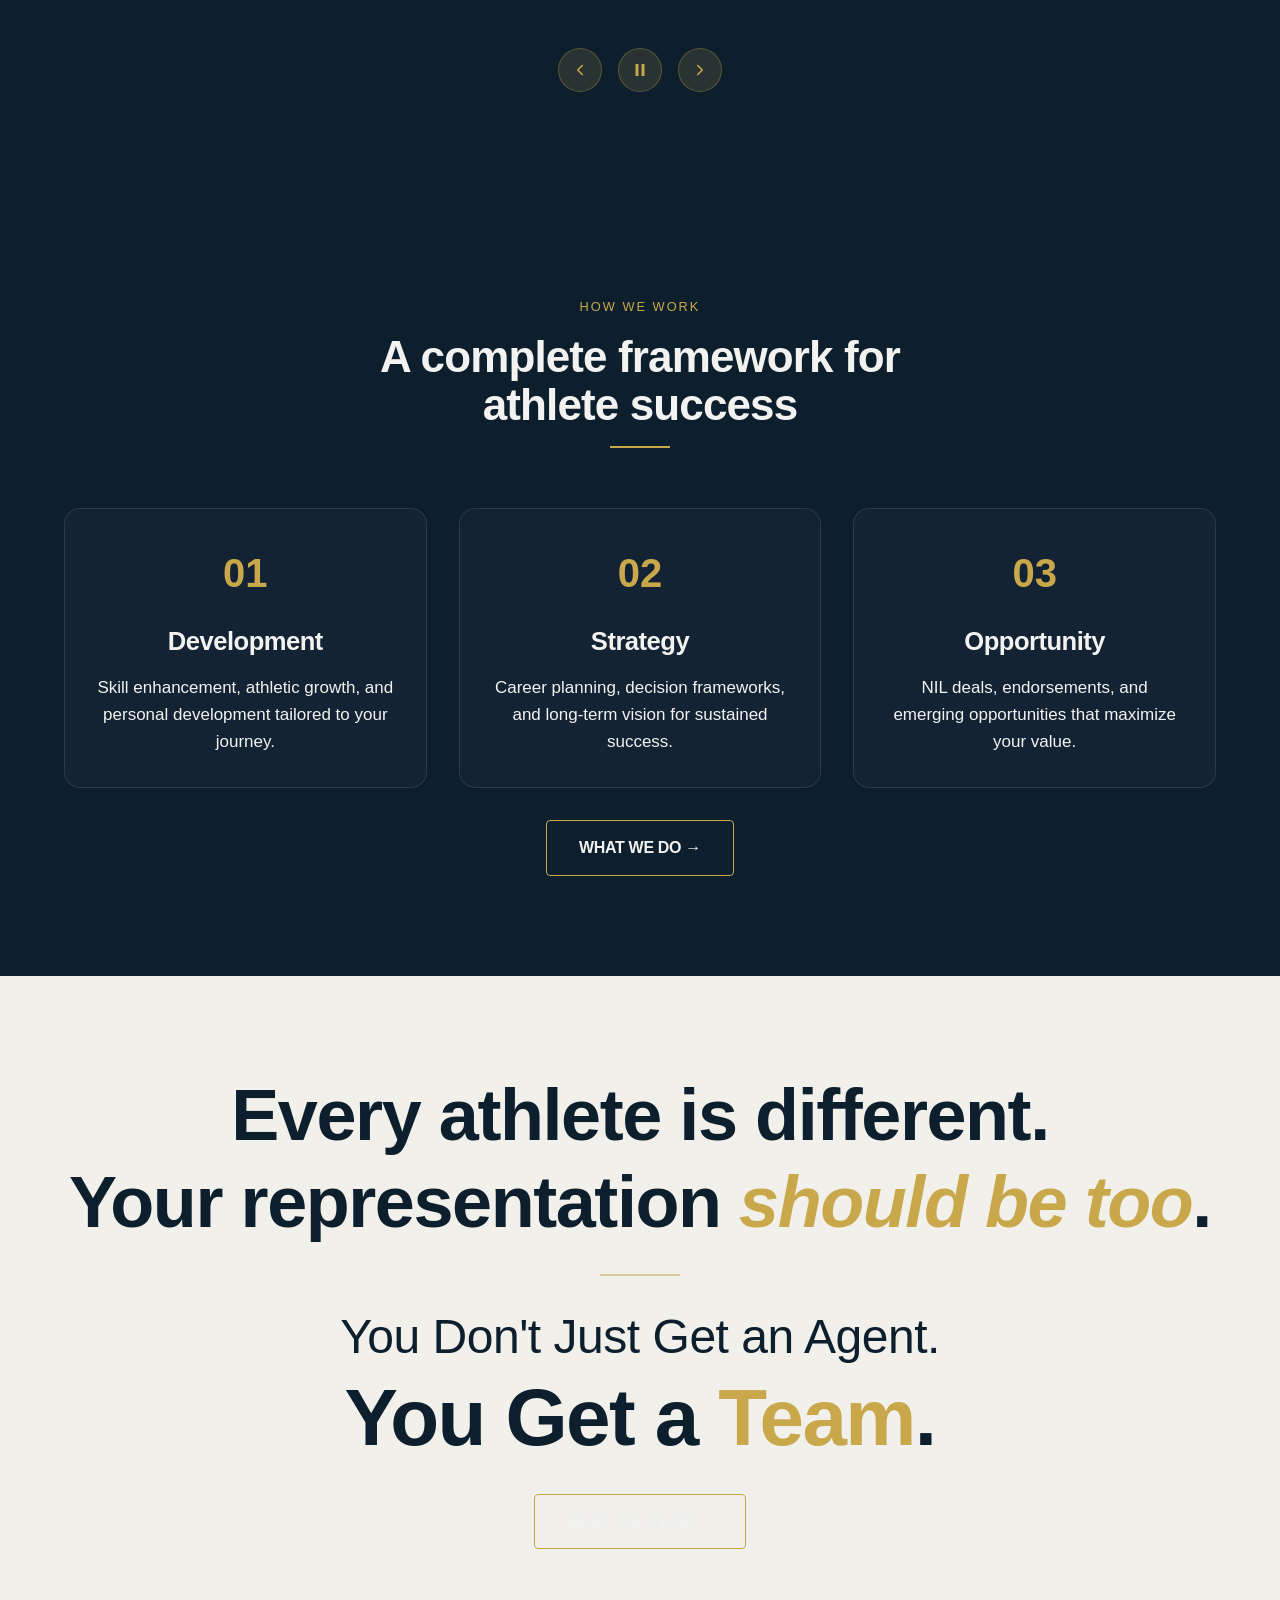
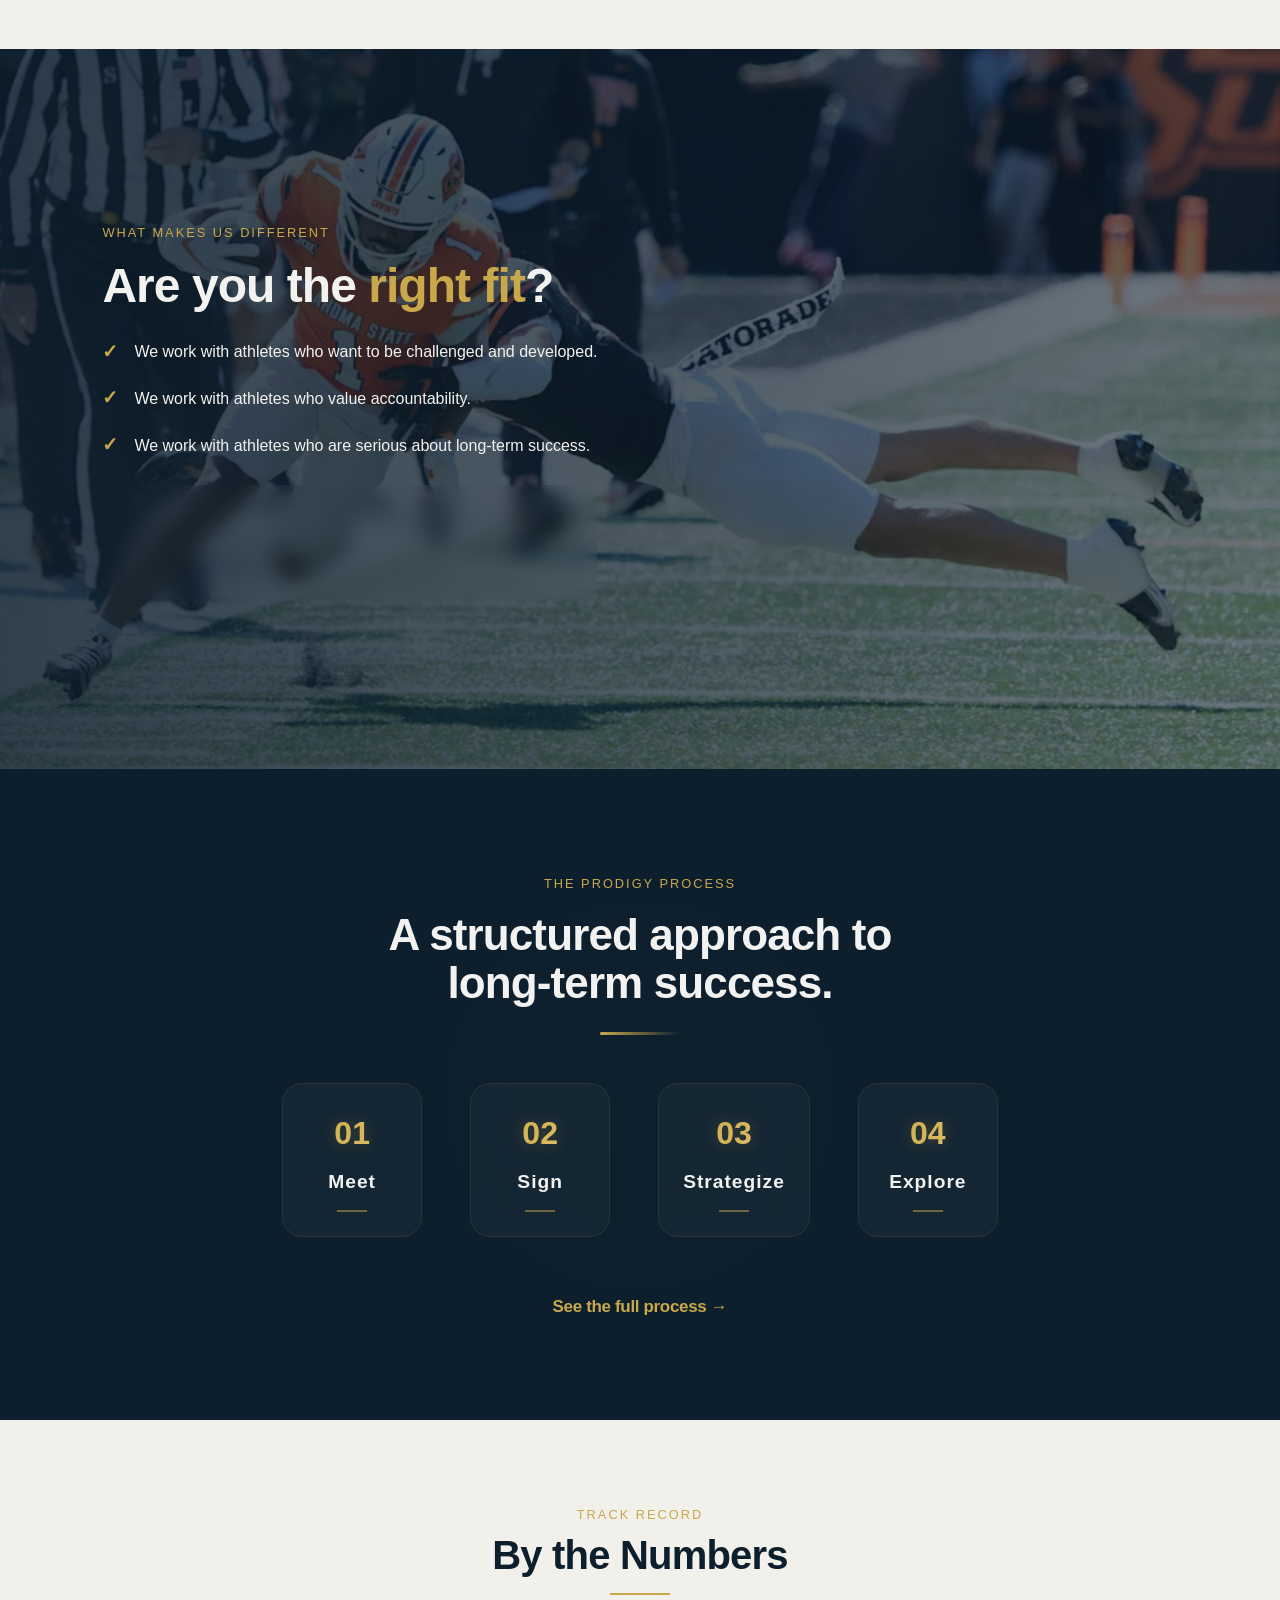
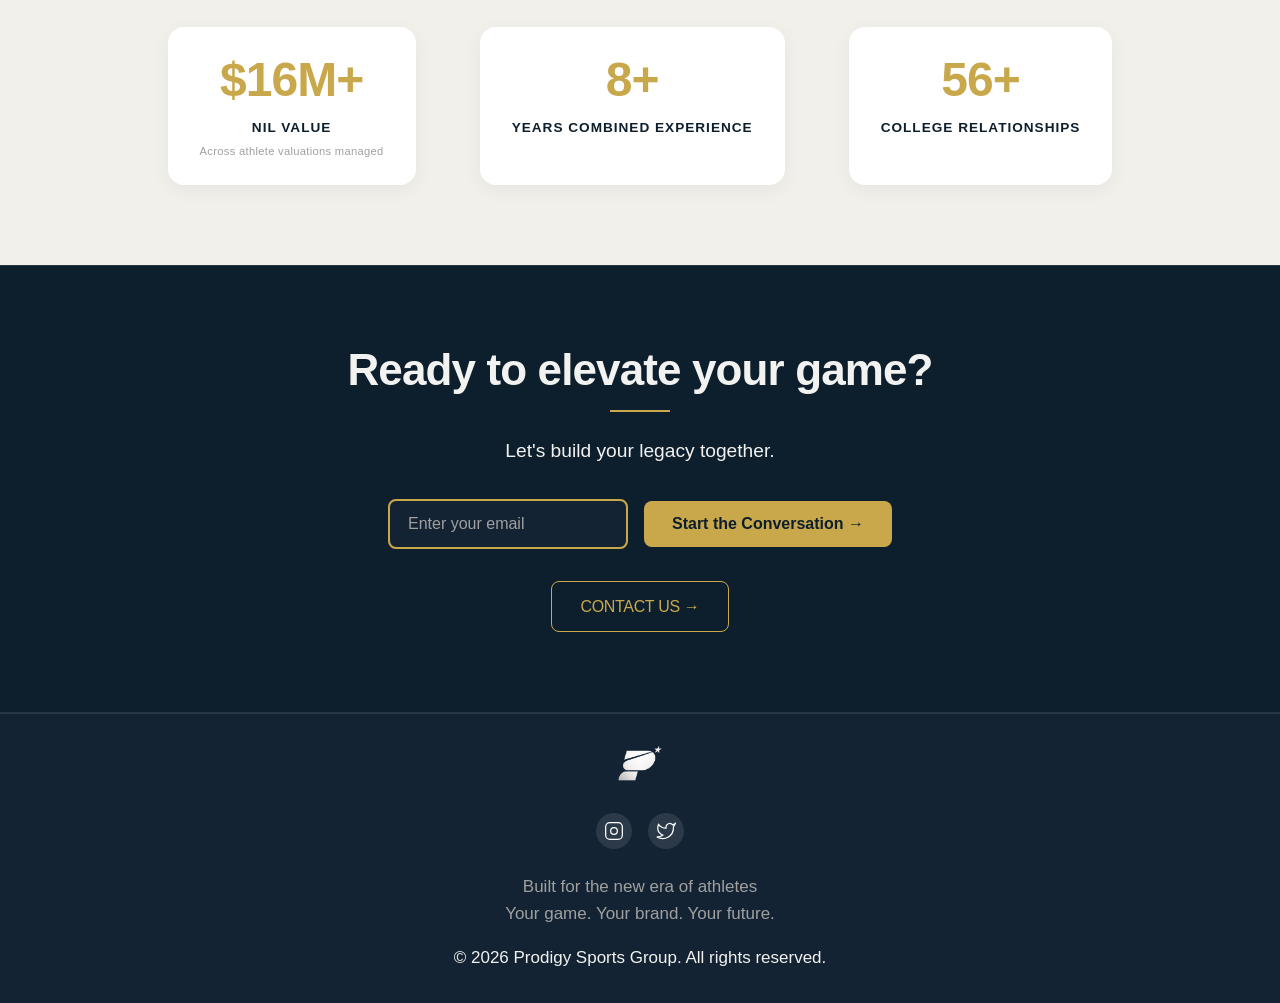
==== commit ea8c9d45: "Update index.html" ====
--- a/index.html
+++ b/index.html
@@ -46,7 +46,14 @@
                         <span class="player-name">Jayden Bryant DE</span>
                         <span class="player-college">Kansas St</span>
                         <span class="divider">|</span>
-                        <span class="player-stats">8 TOT, 0.5 SCK</span>
+                        <span class="player-stats">2 TOT, 1 SCK</span>
+                    </span>
+
+                     <span class="ticker-item" data-has-video="false">
+                        <span class="player-name">Jack Fries LB</span>
+                        <span class="player-college">Ohio</span>
+                        <span class="divider">|</span>
+                        <span class="player-stats">9 TOT, 1 TFL</span>
                     </span>
 
                     <span class="ticker-item" data-has-video="false">
